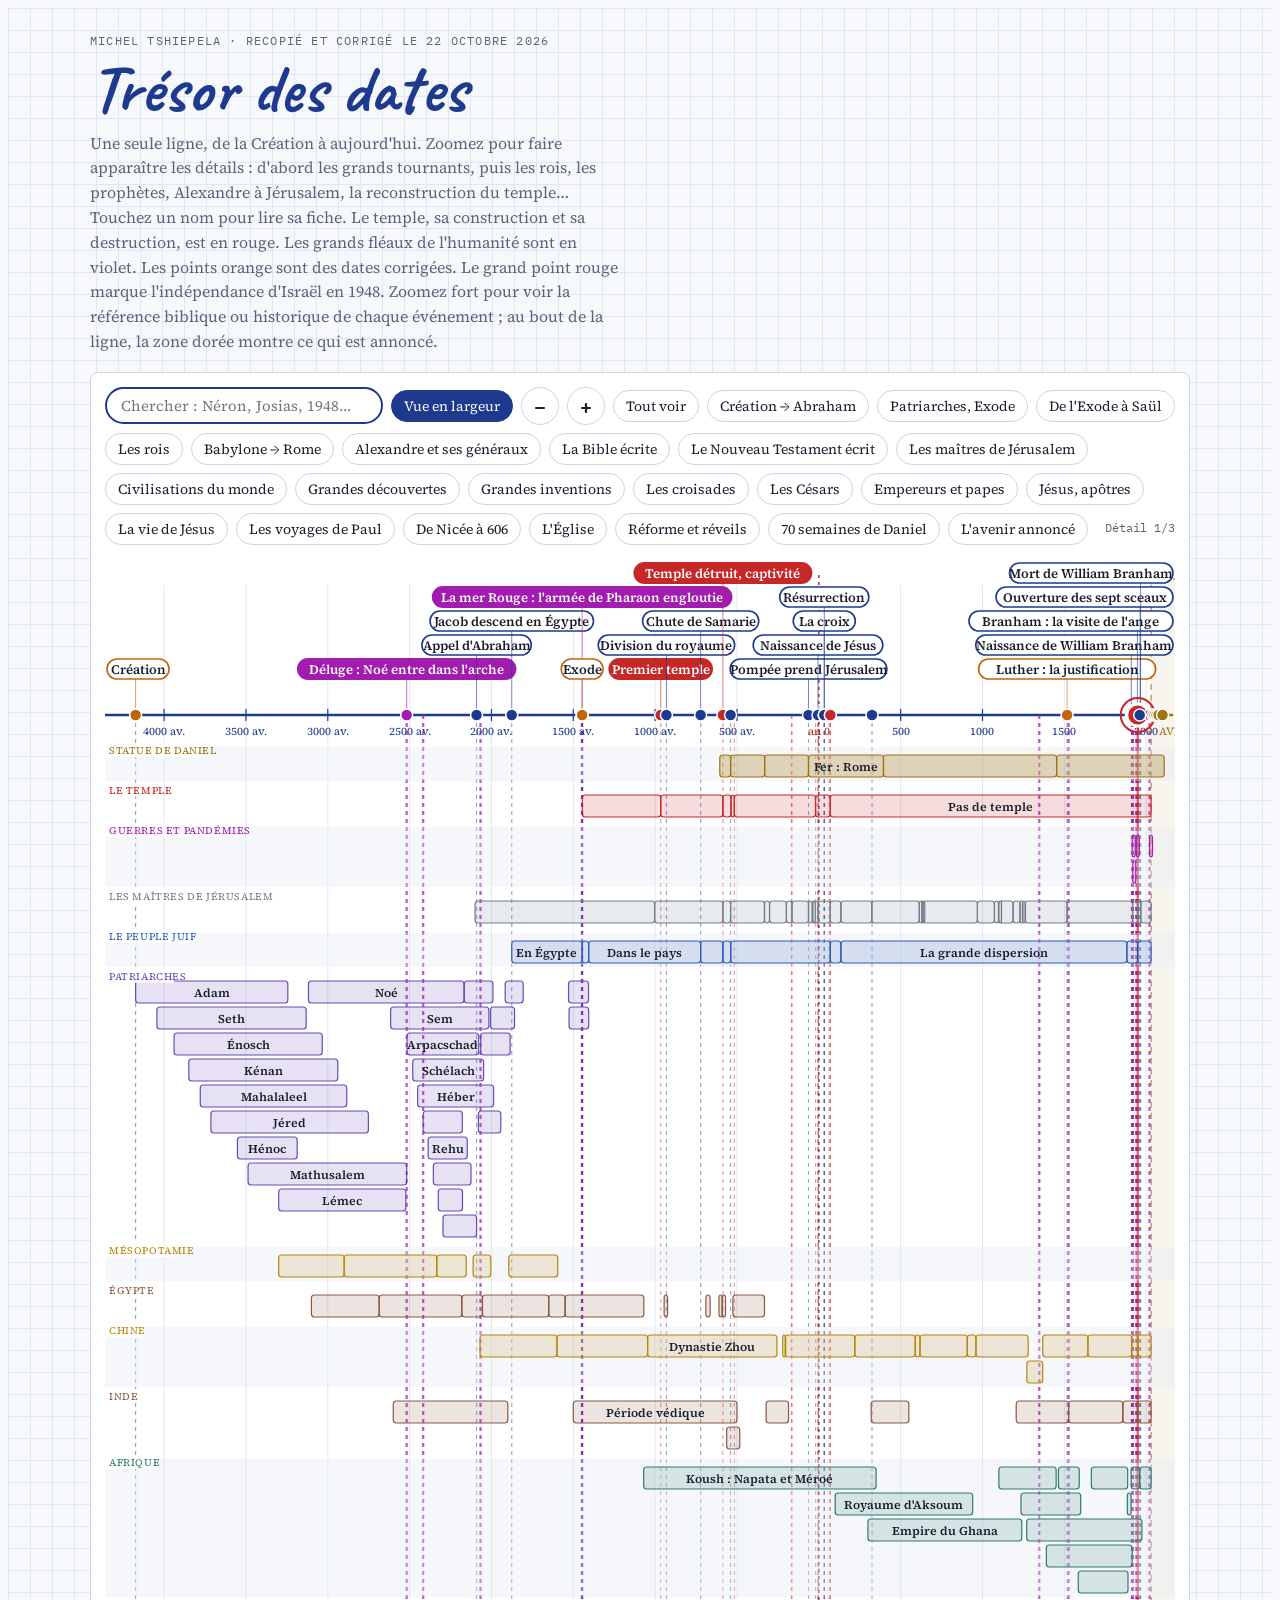
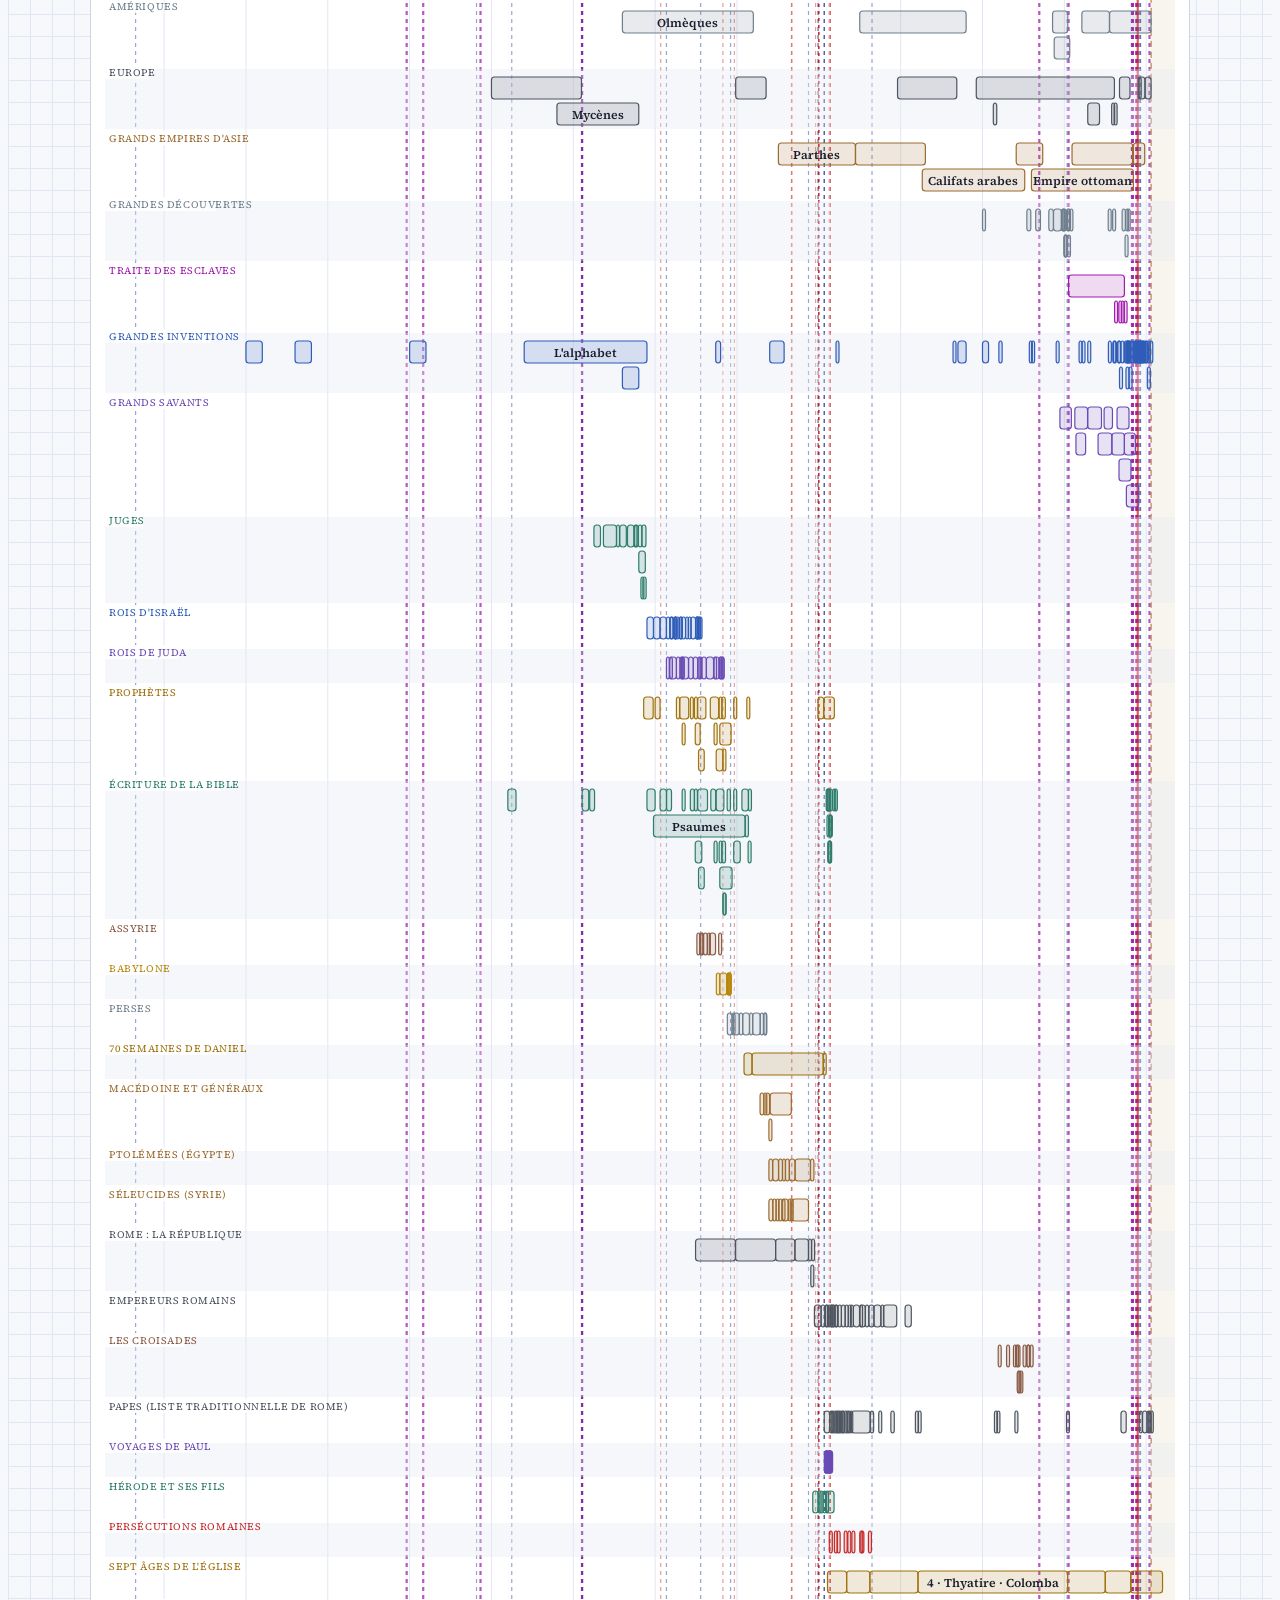
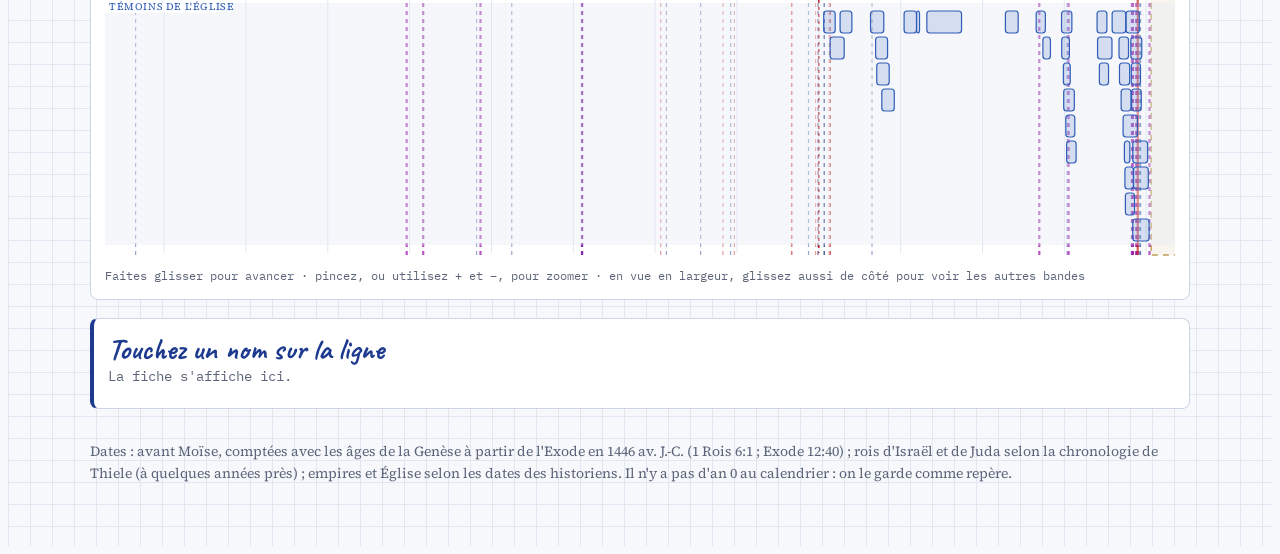
==== index.html @ ef7dac8d "Rename index.html to index.html" ====
<!doctype html>
<html lang="fr">
<head>
<meta charset="utf-8">
<meta name="viewport" content="width=device-width,initial-scale=1,viewport-fit=cover">
<title>Trésor des dates</title>
<link rel="preconnect" href="https://fonts.googleapis.com">
<link rel="preconnect" href="https://fonts.gstatic.com" crossorigin>
<link rel="stylesheet" href="https://fonts.googleapis.com/css2?family=Caveat:wght@600;700&family=Source+Serif+4:ital,opsz,wght@0,8..60,400;0,8..60,600;1,8..60,400&family=IBM+Plex+Mono:wght@400;500&display=swap">
<link rel="stylesheet" href="style.css">
</head>
<body>

<div class="wrap">
  <header>
    <div class="eyebrow">Michel Tshiepela · recopié et corrigé le 22 octobre 2026</div>
    <h1>Trésor des dates</h1>
    <p class="lede">Une seule ligne, de la Création à aujourd'hui. Zoomez pour faire apparaître les détails : d'abord les grands tournants, puis les rois, les prophètes, Alexandre à Jérusalem, la reconstruction du temple… Touchez un nom pour lire sa fiche. Le temple, sa construction et sa destruction, est en rouge. Les grands fléaux de l'humanité sont en violet. Les points orange sont des dates corrigées. Le grand point rouge marque l'indépendance d'Israël en 1948. Zoomez fort pour voir la référence biblique ou historique de chaque événement ; au bout de la ligne, la zone dorée montre ce qui est annoncé.</p>
  </header>

  <div id="stage">
  <section>
    <div class="tools">
      <div class="search"><input id="q" type="search" placeholder="Chercher : Néron, Josias, 1948…" aria-label="Chercher un nom ou une date" autocomplete="off"><div id="res" hidden></div></div>
      <button id="turn">Vue en largeur</button>
      <button class="z" id="zout" aria-label="Dézoomer">−</button>
      <button class="z" id="zin" aria-label="Zoomer">+</button>
      <button id="all">Tout voir</button>
      <button data-go="-4250,-2050">Création → Abraham</button>
      <button data-go="-2200,-1350">Patriarches, Exode</button>
      <button data-go="-1460,-1040">De l'Exode à Saül</button>
      <button data-go="-1080,-570">Les rois</button>
      <button data-go="-640,-20">Babylone → Rome</button>
      <button data-go="-370,-130">Alexandre et ses généraux</button>
      <button data-go="-1500,100">La Bible écrite</button>
      <button data-go="40,100">Le Nouveau Testament écrit</button>
      <button data-go="-2150,2030">Les maîtres de Jérusalem</button>
      <button data-go="-3300,2030">Civilisations du monde</button>
      <button data-go="980,1900">Grandes découvertes</button>
      <button data-go="1740,2030">Grandes inventions</button>
      <button data-go="1085,1300">Les croisades</button>
      <button data-go="-70,140">Les Césars</button>
      <button data-go="0,620">Empereurs et papes</button>
      <button data-go="-40,140">Jésus, apôtres</button>
      <button data-go="27,35">La vie de Jésus</button>
      <button data-go="32,69">Les voyages de Paul</button>
      <button data-go="300,620">De Nicée à 606</button>
      <button data-go="100,2030">L'Église</button>
      <button data-go="1300,1970">Réforme et réveils</button>
      <button data-go="-480,60">70 semaines de Daniel</button>
      <button data-go="1890,2115">L'avenir annoncé</button>
      <span class="lvl" id="lvl"></span>
    </div>
    <div id="svgbox"><svg id="line" role="img" aria-label="Ligne du temps qu'on peut zoomer, de la Création à aujourd'hui"></svg></div>
    <div class="hint">Faites glisser pour avancer · pincez, ou utilisez + et −, pour zoomer · en vue en largeur, glissez aussi de côté pour voir les autres bandes</div>
  </section>

  <section id="detail" aria-live="polite">
    <button id="d-close" aria-label="Fermer la fiche">×</button>
    <h2 id="d-t">Touchez un nom sur la ligne</h2>
    <div class="when" id="d-w">La fiche s'affiche ici.</div>
    <p id="d-n"></p>
    <p class="was" id="d-x" hidden></p>
  </section>

  </div>
  <p class="note">Dates : avant Moïse, comptées avec les âges de la Genèse à partir de l'Exode en 1446 av. J.-C. (1 Rois 6:1 ; Exode 12:40) ; rois d'Israël et de Juda selon la chronologie de Thiele (à quelques années près) ; empires et Église selon les dates des historiens. Il n'y a pas d'an 0 au calendrier : on le garde comme repère.</p>
</div>

<script src="donnees.js"></script>
<script src="app.js"></script>
</body>
</html>
---- style.css ----
/* Mise en page : une seule ligne du temps qu'on zoome (cahier quadrillé, encre bleue, corrections au stylo rouge). Au-dessus : les événements ; dessous : la statue de Daniel, puis les rois et les prophètes. */
:root {
  --bg: #F6F8FC; --paper: #FFFFFF; --grid: #E1E7F2; --ink: #1D3A8F; --fg: #1A1F2E; --muted: #5B6478; --rule: #CCD5E6;
  --red: #C62828; --red-soft: #FDECEC; --gold: #A0730E; --corr: #C2650A; --plague: #A21CAF;
  --c-isr: #2F5DB8; --c-jud: #6A4BB5; --c-pro: #A0730E; --c-ass: #8A5A44; --c-bab: #B8860B; --c-per: #6E7F8D; --c-gre: #9C6B2E; --c-rom: #4E5560; --c-mac: #2E7D6B;
  --hand: "Caveat", "Segoe Print", cursive;
  --body: "Source Serif 4", Georgia, "Times New Roman", serif;
  --mono: "IBM Plex Mono", ui-monospace, "Courier New", monospace;
}
@media (prefers-color-scheme: dark) { :root:not([data-theme="light"]) {
  --bg: #0F1320; --paper: #161B2B; --grid: #222A40; --ink: #93AEFF; --fg: #E6E9F2; --muted: #9AA3B8; --rule: #2C3550;
  --red: #FF7A7A; --red-soft: #3A1D22; --gold: #E0B14E; --corr: #FFA657; --plague: #E879F9;
  --c-isr: #7FA2FF; --c-jud: #B39CFF; --c-pro: #E0B14E; --c-ass: #D19A82; --c-bab: #F0C24A; --c-per: #A9B8C6; --c-gre: #E0A867; --c-rom: #B4BBC6; --c-mac: #6FCFB7; color-scheme: dark } }
:root[data-theme="dark"] {
  --bg: #0F1320; --paper: #161B2B; --grid: #222A40; --ink: #93AEFF; --fg: #E6E9F2; --muted: #9AA3B8; --rule: #2C3550;
  --red: #FF7A7A; --red-soft: #3A1D22; --gold: #E0B14E; --corr: #FFA657; --plague: #E879F9;
  --c-isr: #7FA2FF; --c-jud: #B39CFF; --c-pro: #E0B14E; --c-ass: #D19A82; --c-bab: #F0C24A; --c-per: #A9B8C6; --c-gre: #E0A867; --c-rom: #B4BBC6; --c-mac: #6FCFB7; color-scheme: dark }
html, body { background: var(--bg); color: var(--fg); }
body {
  font-family: var(--body); font-size: 16px; line-height: 1.55;
  padding-left: max(16px, env(safe-area-inset-left, 0px)); padding-right: max(16px, env(safe-area-inset-right, 0px)); padding-block: 0 48px;
  background-image: linear-gradient(var(--grid) 1px, transparent 1px), linear-gradient(90deg, var(--grid) 1px, transparent 1px);
  background-size: 22px 22px;
}
.wrap { max-width: 1100px; margin: 0 auto; display: grid; gap: 18px; }
header { padding-top: 24px; }
.eyebrow { font-family: var(--mono); font-size: 12px; letter-spacing: .1em; text-transform: uppercase; color: var(--muted); }
h1 { font-family: var(--hand); font-weight: 700; color: var(--ink); font-size: clamp(42px, 10vw, 68px); line-height: 1; margin: 4px 0 8px; }
.lede { max-width: 66ch; margin: 0; color: var(--muted); }
section { background: var(--paper); border: 1px solid var(--rule); border-radius: 8px; padding: 14px; min-width: 0; }
.tools { display: flex; flex-wrap: wrap; gap: 8px; align-items: center; margin-bottom: 10px; }
button { font: 14px var(--body); color: var(--fg); background: var(--paper); border: 1px solid var(--rule); border-radius: 999px; padding: 5px 12px; cursor: pointer; }
button:hover { border-color: var(--ink); }
button:focus-visible { outline: 2px solid var(--ink); outline-offset: 2px; }
button.z { width: 38px; height: 38px; padding: 0; font: 600 20px var(--mono); }
.lvl { font-family: var(--mono); font-size: 12px; color: var(--muted); margin-left: auto; }
#line { width: 100%; height: 640px; display: block; touch-action: pan-y; cursor: grab; user-select: none; -webkit-user-select: none; }
#line:active { cursor: grabbing; }
#line text { font-family: var(--body); }
.hint { font-family: var(--mono); font-size: 12px; color: var(--muted); margin-top: 6px; }
#detail { border-left: 4px solid var(--ink); }
#detail h2 { font-family: var(--hand); font-size: 30px; color: var(--ink); margin: 0; line-height: 1.1; }
#detail .when { font-family: var(--mono); font-size: 14px; color: var(--muted); }
#detail p { margin: 6px 0 0; max-width: 70ch; }
#detail .was { font-family: var(--hand); font-size: 22px; color: var(--corr); }
.cols { display: grid; grid-template-columns: repeat(auto-fit, minmax(280px, 1fr)); gap: 18px; }
h3 { font-family: var(--hand); font-size: 28px; margin: 0 0 6px; line-height: 1.1; }
.statue h3 { color: var(--gold); }
.statue ul, .ask ol { margin: 0; padding-left: 20px; display: grid; gap: 5px; }
.statue b { font-weight: 600; }
.ask h3 { color: var(--red); }
.proph { border: 2px dashed var(--gold); }
.note { font-size: 14px; color: var(--muted); }
#stage { display: grid; gap: 18px; min-width: 0; }
#turn { background: var(--ink); color: var(--paper); border-color: var(--ink); }
#d-close { display: none; float: right; }
.search { position: relative; flex: 1 1 220px; min-width: 180px; max-width: 340px; }
#q { width: 100%; box-sizing: border-box; font: 15px var(--body); color: var(--fg); background: var(--paper); border: 2px solid var(--ink); border-radius: 999px; padding: 6px 14px; }
#q:focus { outline: none; box-shadow: 0 0 0 3px color-mix(in srgb, var(--ink) 25%, transparent); }
#res { position: absolute; left: 0; right: 0; top: calc(100% + 4px); z-index: 40; background: var(--paper); border: 1px solid var(--rule); border-radius: 8px; box-shadow: 0 8px 24px rgba(0,0,0,.18); max-height: 320px; overflow: auto; }
#res button { all: unset; display: block; width: 100%; box-sizing: border-box; padding: 8px 12px; cursor: pointer; border-bottom: 1px solid var(--rule); }
#res button:hover, #res button:focus-visible { background: var(--grid); }
#res b { font-weight: 600; }
#res small { display: block; font-family: var(--mono); font-size: 12px; color: var(--muted); }
#res .none { padding: 10px 12px; color: var(--muted); font-size: 14px; }
body.turned #q { font-size: 13px; padding: 3px 10px; }
/* Vue en largeur : la ligne est tournée d'un quart de tour pour occuper la longueur du téléphone */
body.turned { overflow: hidden; }
body.turned #stage { position: fixed; top: 0; left: 0; transform-origin: 0 0; background: var(--bg); z-index: 30; display: flex; flex-direction: column; padding: 8px 12px; box-sizing: border-box; }
body.turned #stage > section:first-child { flex: 1; display: flex; flex-direction: column; min-height: 0; padding: 8px; }
body.turned .tools { gap: 5px; margin-bottom: 6px; }
body.turned .tools button { font-size: 12px; padding: 3px 9px; }
body.turned .tools button.z { width: 30px; height: 30px; font-size: 17px; padding: 0; }
body.turned #svgbox { flex: 1; min-height: 0; overflow: hidden; position: relative; }
body.turned #line { height: 100% !important; touch-action: none; }
body.turned .hint { display: none; }
body.turned #detail { position: absolute; right: 14px; bottom: 14px; width: min(46%, 380px); max-height: 48%; overflow: auto; z-index: 5; padding: 10px 12px; box-shadow: 0 6px 22px rgba(0,0,0,.28); }
body.turned #detail:not(.has) { display: none; }
body.turned #d-close { display: block; }
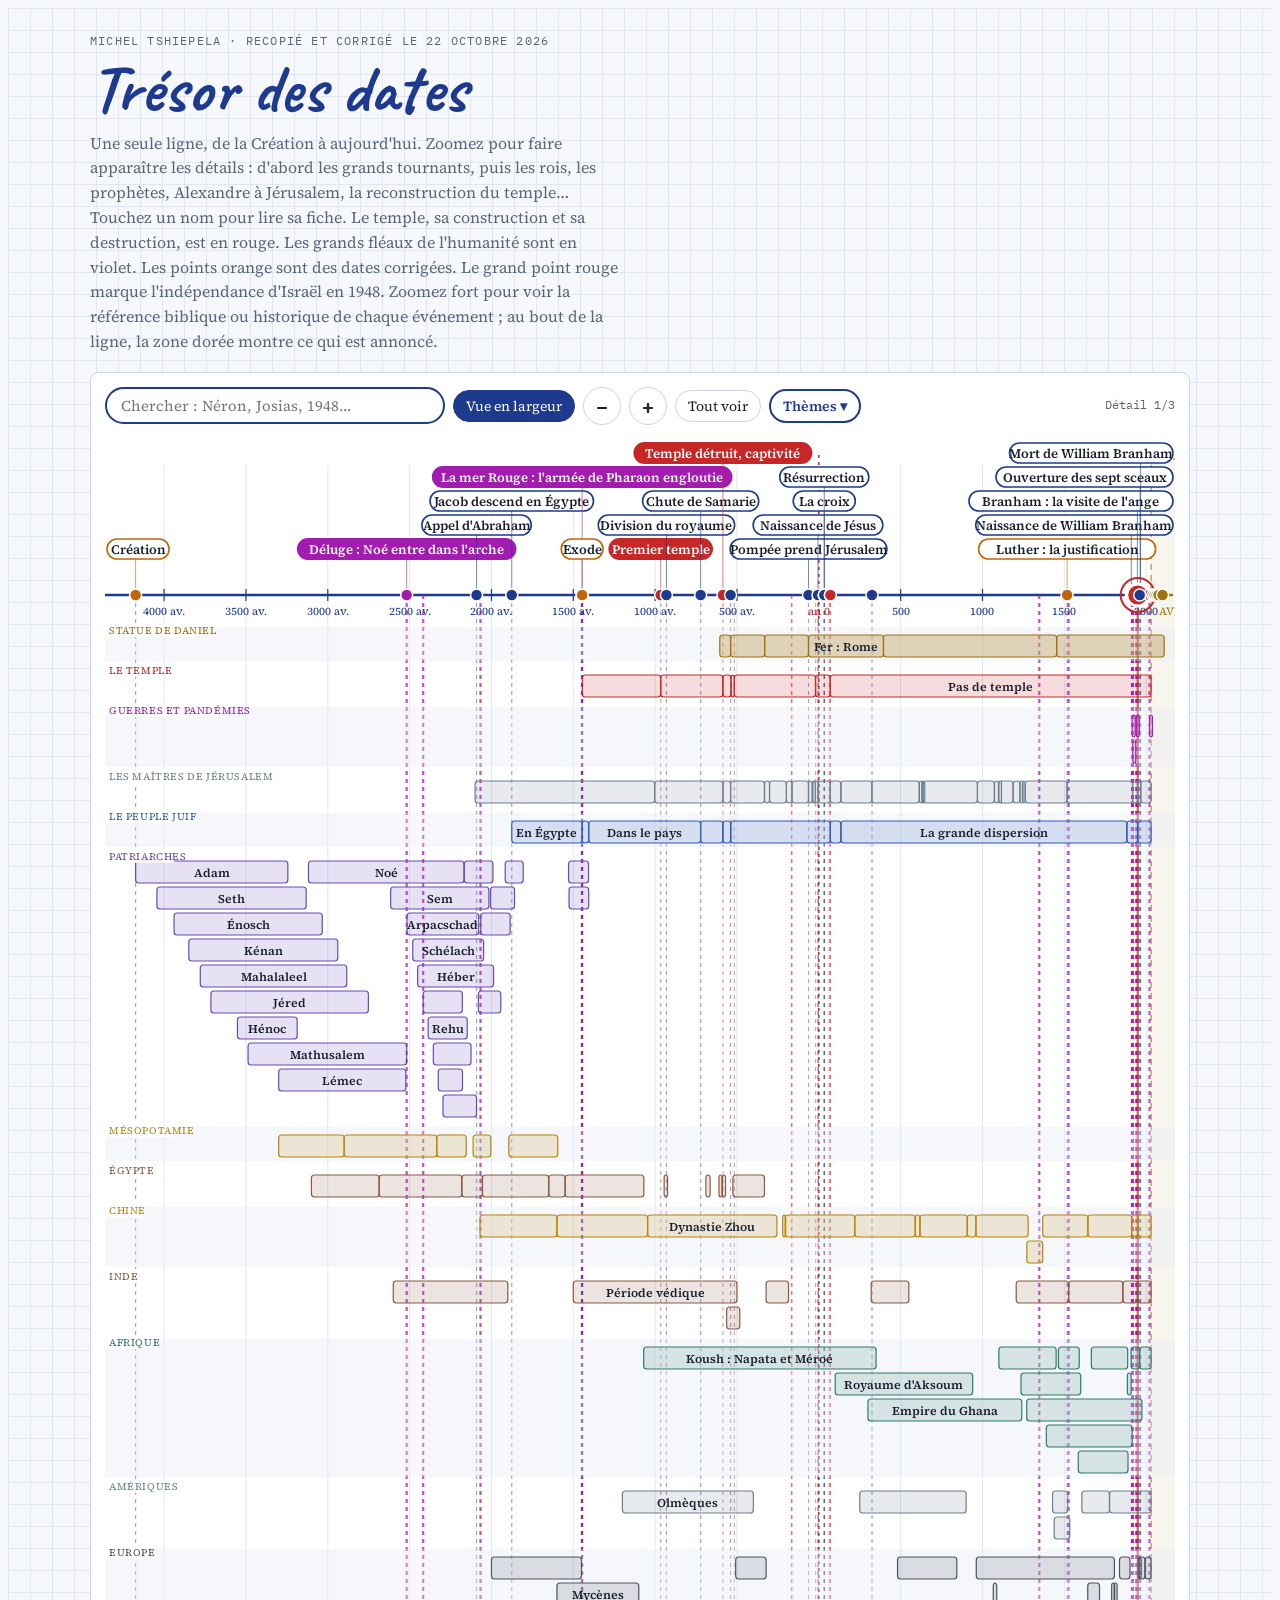
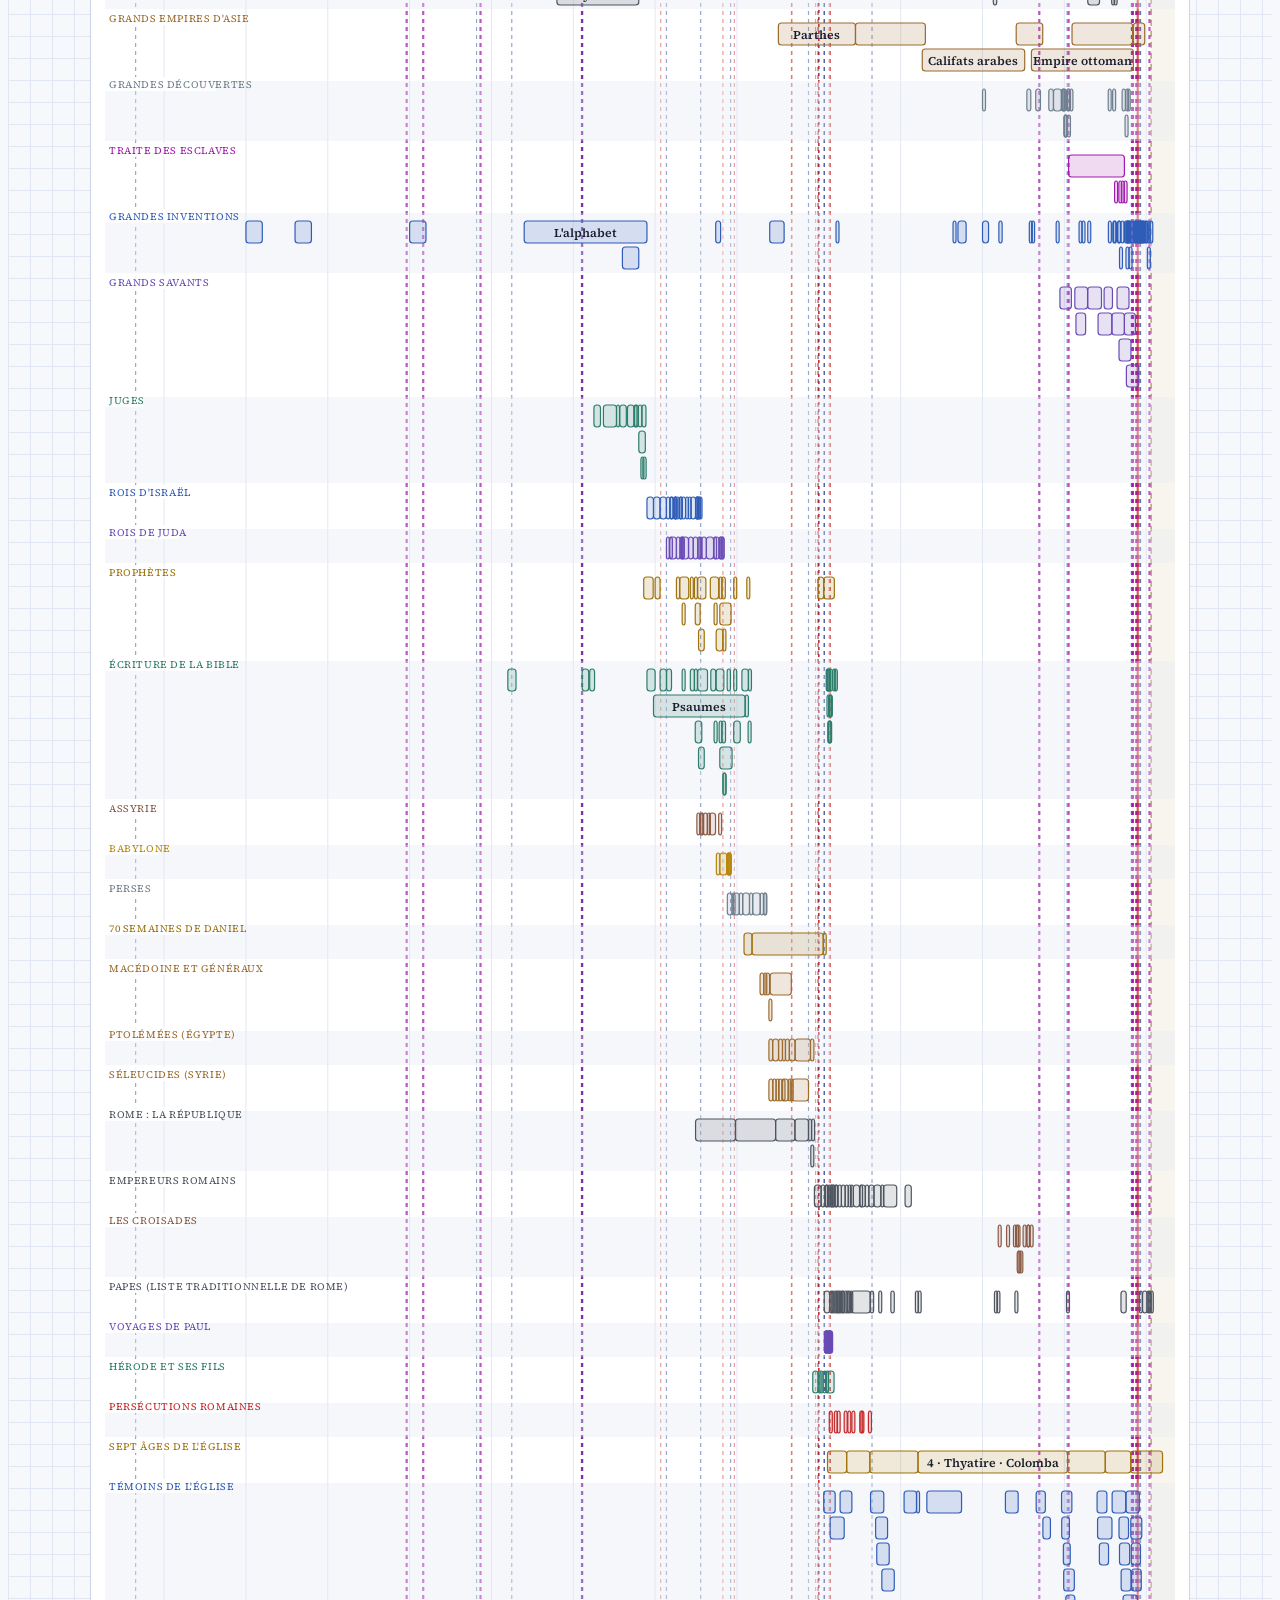
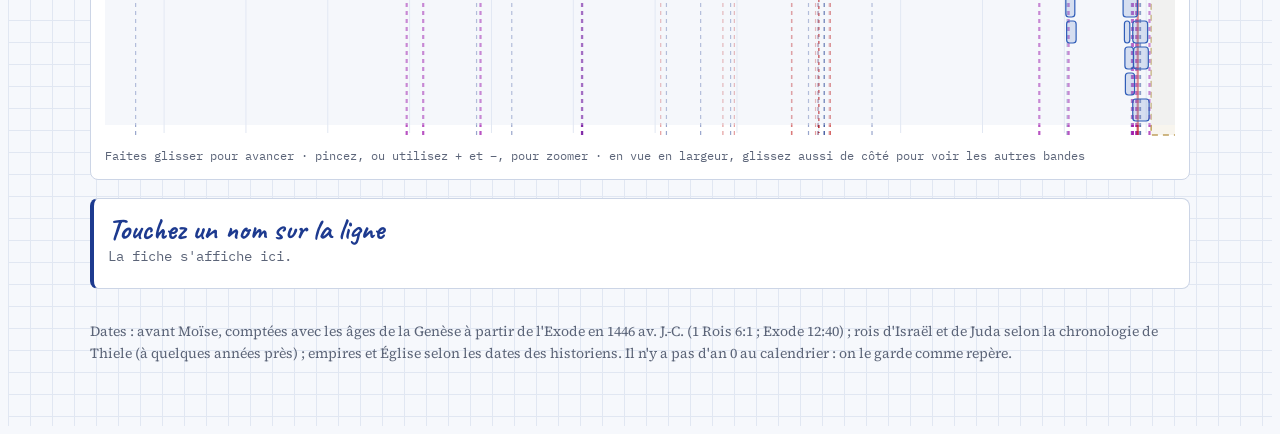
==== commit c91f0d41: "Rename index .html to index.html" ====
--- a/index.html
+++ b/index.html
@@ -8,6 +8,14 @@
 <link rel="preconnect" href="https://fonts.gstatic.com" crossorigin>
 <link rel="stylesheet" href="https://fonts.googleapis.com/css2?family=Caveat:wght@600;700&family=Source+Serif+4:ital,opsz,wght@0,8..60,400;0,8..60,600;1,8..60,400&family=IBM+Plex+Mono:wght@400;500&display=swap">
 <link rel="stylesheet" href="style.css">
+<link rel="manifest" href="manifest.json">
+<meta name="theme-color" content="#1D3A8F">
+<link rel="icon" href="icon-192.png">
+<link rel="apple-touch-icon" href="icon-192.png">
+<meta name="apple-mobile-web-app-capable" content="yes">
+<meta name="mobile-web-app-capable" content="yes">
+<meta name="apple-mobile-web-app-title" content="Trésor des dates">
+<meta name="apple-mobile-web-app-status-bar-style" content="default">
 </head>
 <body>
 
@@ -26,29 +34,48 @@
       <button class="z" id="zout" aria-label="Dézoomer">−</button>
       <button class="z" id="zin" aria-label="Zoomer">+</button>
       <button id="all">Tout voir</button>
-      <button data-go="-4250,-2050">Création → Abraham</button>
-      <button data-go="-2200,-1350">Patriarches, Exode</button>
-      <button data-go="-1460,-1040">De l'Exode à Saül</button>
-      <button data-go="-1080,-570">Les rois</button>
-      <button data-go="-640,-20">Babylone → Rome</button>
-      <button data-go="-370,-130">Alexandre et ses généraux</button>
-      <button data-go="-1500,100">La Bible écrite</button>
-      <button data-go="40,100">Le Nouveau Testament écrit</button>
-      <button data-go="-2150,2030">Les maîtres de Jérusalem</button>
-      <button data-go="-3300,2030">Civilisations du monde</button>
-      <button data-go="980,1900">Grandes découvertes</button>
-      <button data-go="1740,2030">Grandes inventions</button>
-      <button data-go="1085,1300">Les croisades</button>
-      <button data-go="-70,140">Les Césars</button>
-      <button data-go="0,620">Empereurs et papes</button>
-      <button data-go="-40,140">Jésus, apôtres</button>
-      <button data-go="27,35">La vie de Jésus</button>
-      <button data-go="32,69">Les voyages de Paul</button>
-      <button data-go="300,620">De Nicée à 606</button>
-      <button data-go="100,2030">L'Église</button>
-      <button data-go="1300,1970">Réforme et réveils</button>
-      <button data-go="-480,60">70 semaines de Daniel</button>
-      <button data-go="1890,2115">L'avenir annoncé</button>
+      <div class="themes">
+        <button id="th-btn" aria-expanded="false" aria-controls="th-menu">Thèmes ▾</button>
+        <div id="th-menu" hidden>
+          <div class="th-grp"><h4>Ancien Testament</h4>
+            <button data-go="-4250,-2050">Création → Abraham</button>
+            <button data-go="-2200,-1350">Patriarches, Exode</button>
+            <button data-go="-1460,-1040">De l'Exode à Saül</button>
+            <button data-go="-1080,-570">Les rois</button>
+            <button data-go="-640,-20">Babylone → Rome</button>
+            <button data-go="-370,-130">Alexandre et ses généraux</button>
+          </div>
+          <div class="th-grp"><h4>Jésus et les apôtres</h4>
+            <button data-go="-40,140">Jésus, apôtres</button>
+            <button data-go="27,35">La vie de Jésus</button>
+            <button data-go="32,69">Les voyages de Paul</button>
+          </div>
+          <div class="th-grp"><h4>La Bible écrite</h4>
+            <button data-go="-1500,100">Toute la Bible</button>
+            <button data-go="40,100">Le Nouveau Testament</button>
+          </div>
+          <div class="th-grp"><h4>L'Église</h4>
+            <button data-go="100,2030">L'Église</button>
+            <button data-go="300,620">De Nicée à 606</button>
+            <button data-go="1300,1970">Réforme et réveils</button>
+          </div>
+          <div class="th-grp"><h4>Empires et monde</h4>
+            <button data-go="-2150,2030">Les maîtres de Jérusalem</button>
+            <button data-go="-70,140">Les Césars</button>
+            <button data-go="0,620">Empereurs et papes</button>
+            <button data-go="1085,1300">Les croisades</button>
+            <button data-go="-3300,2030">Civilisations du monde</button>
+          </div>
+          <div class="th-grp"><h4>Savants et découvertes</h4>
+            <button data-go="980,1900">Grandes découvertes</button>
+            <button data-go="1740,2030">Grandes inventions</button>
+          </div>
+          <div class="th-grp"><h4>Prophétie</h4>
+            <button data-go="-480,60">70 semaines de Daniel</button>
+            <button data-go="1890,2115">L'avenir annoncé</button>
+          </div>
+        </div>
+      </div>
       <span class="lvl" id="lvl"></span>
     </div>
     <div id="svgbox"><svg id="line" role="img" aria-label="Ligne du temps qu'on peut zoomer, de la Création à aujourd'hui"></svg></div>
@@ -69,5 +96,8 @@
 
 <script src="donnees.js"></script>
 <script src="app.js"></script>
+<script>
+if ("serviceWorker" in navigator) { navigator.serviceWorker.register("sw.js"); }
+</script>
 </body>
 </html>
--- a/style.css
+++ b/style.css
@@ -64,6 +64,16 @@
 #res small { display: block; font-family: var(--mono); font-size: 12px; color: var(--muted); }
 #res .none { padding: 10px 12px; color: var(--muted); font-size: 14px; }
 body.turned #q { font-size: 13px; padding: 3px 10px; }
+/* Menu des thèmes */
+.tools { position: relative; }
+#th-btn { background: var(--paper); border: 2px solid var(--ink); color: var(--ink); font-weight: 600; max-width: 260px; overflow: hidden; text-overflow: ellipsis; white-space: nowrap; }
+#th-menu { position: absolute; left: 0; right: 0; top: calc(100% + 6px); z-index: 50; max-width: 560px; max-height: 60vh; overflow: auto; background: var(--paper); border: 1px solid var(--rule); border-radius: 10px; box-shadow: 0 10px 28px rgba(0,0,0,.25); padding: 6px 12px 12px; }
+#th-menu[hidden] { display: none; }
+.th-grp h4 { font-family: var(--mono); font-size: 11px; font-weight: 500; letter-spacing: .08em; text-transform: uppercase; color: var(--muted); margin: 10px 0 6px; }
+.th-grp { display: flex; flex-wrap: wrap; gap: 6px; }
+.th-grp h4 { flex-basis: 100%; }
+body.turned #th-menu { max-width: none; max-height: calc(100vw - 90px); }
+body.turned .th-grp button { font-size: 13px; padding: 5px 11px; }
 /* Vue en largeur : la ligne est tournée d'un quart de tour pour occuper la longueur du téléphone */
 body.turned { overflow: hidden; }
 body.turned #stage { position: fixed; top: 0; left: 0; transform-origin: 0 0; background: var(--bg); z-index: 30; display: flex; flex-direction: column; padding: 8px 12px; box-sizing: border-box; }
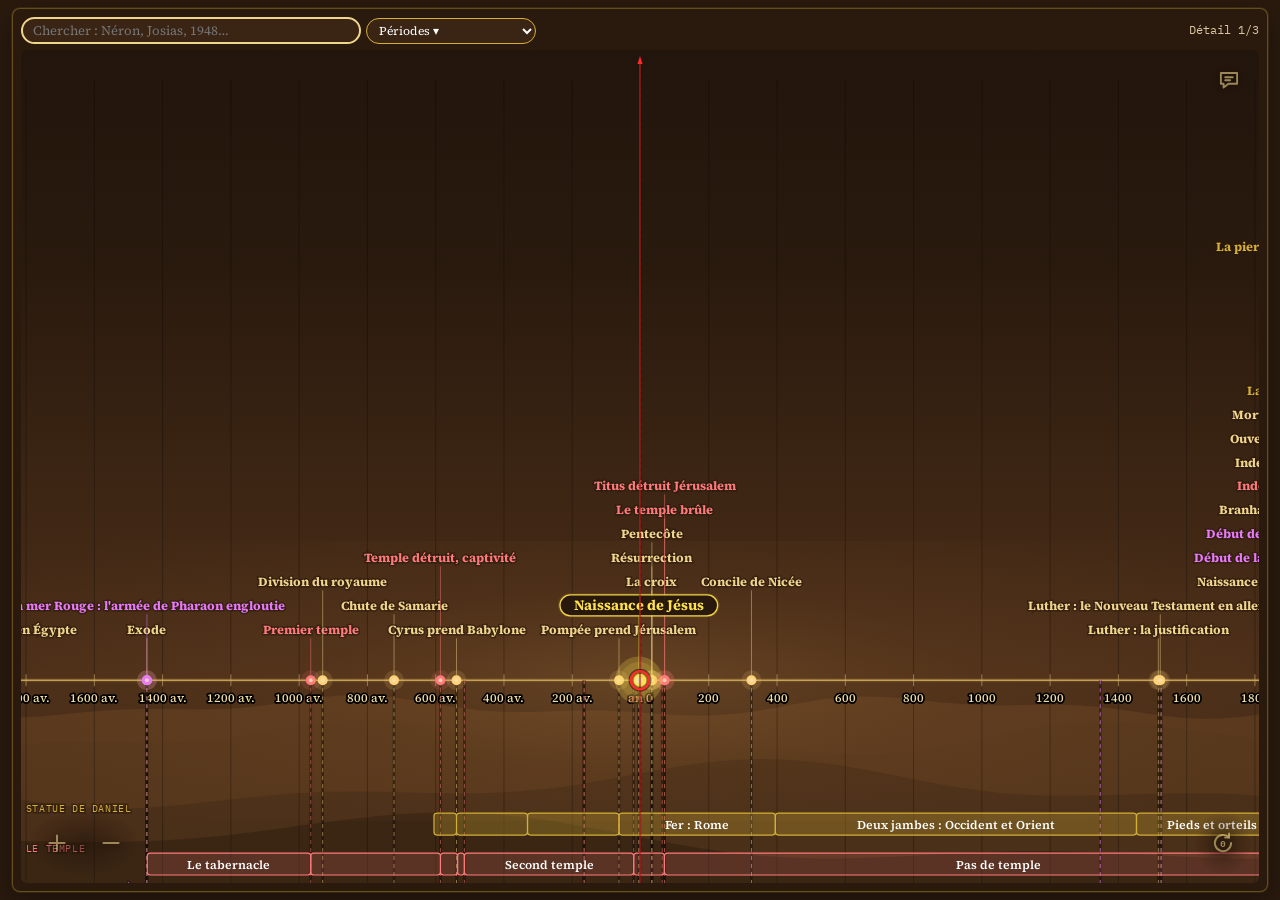
==== commit e437291a: "Add files via upload" ====
--- a/index.html
+++ b/index.html
@@ -1,85 +1,149 @@
-<!doctype html>
-<html lang="fr">
-<head>
-<meta charset="utf-8">
-<meta name="viewport" content="width=device-width,initial-scale=1,viewport-fit=cover">
+<!doctype html><html><head><meta charset=utf8><meta name=viewport content="width=device-width,initial-scale=1,viewport-fit=cover"><style>:root{color-scheme:light;box-sizing:border-box;padding-top:env(safe-area-inset-top,0px);padding-bottom:env(safe-area-inset-bottom,0px)}html{scroll-padding-top:env(safe-area-inset-top,0px)}body{margin:0;padding:0;font:14px -apple-system,BlinkMacSystemFont,sans-serif;background:#fff;color:#000}img{max-width:100%}[hidden]:not([hidden=until-found i]){display:none!important}</style></head><body>
 <title>Trésor des dates</title>
+<meta name="claude:viewport-fit-sides" content="cover">
 <link rel="preconnect" href="https://fonts.googleapis.com">
 <link rel="preconnect" href="https://fonts.gstatic.com" crossorigin>
 <link rel="stylesheet" href="https://fonts.googleapis.com/css2?family=Caveat:wght@600;700&family=Source+Serif+4:ital,opsz,wght@0,8..60,400;0,8..60,600;1,8..60,400&family=IBM+Plex+Mono:wght@400;500&display=swap">
-<link rel="stylesheet" href="style.css">
-<link rel="manifest" href="manifest.json">
-<meta name="theme-color" content="#1D3A8F">
-<link rel="icon" href="icon-192.png">
-<link rel="apple-touch-icon" href="icon-192.png">
-<meta name="apple-mobile-web-app-capable" content="yes">
-<meta name="mobile-web-app-capable" content="yes">
-<meta name="apple-mobile-web-app-title" content="Trésor des dates">
-<meta name="apple-mobile-web-app-status-bar-style" content="default">
-</head>
-<body>
+<style>
+/* Mise en page : une seule ligne du temps qu'on zoome (cahier quadrillé, encre bleue, corrections au stylo rouge). Au-dessus : les événements ; dessous : la statue de Daniel, puis les rois et les prophètes. */
+:root {
+  --bg: #2A1A0E; --paper: #3A2414; --grid: rgba(212,175,55,.035); --ink: #F0D58C; --fg: #FFFFFF; --muted: #DCC6A2; --rule: rgba(212,175,55,.35);
+  --red: #FF7A7A; --red-soft: #3A1D22; --gold: #D4AF37; --corr: #FFA657; --plague: #E879F9;
+  --c-isr: #7FA2FF; --c-jud: #B39CFF; --c-pro: #E0B14E; --c-ass: #D19A82; --c-bab: #F0C24A; --c-per: #A9B8C6; --c-gre: #E0A867; --c-rom: #B4BBC6; --c-mac: #6FCFB7; color-scheme: dark;
+  --hand: "Caveat", "Segoe Print", cursive;
+  --body: "Source Serif 4", Georgia, "Times New Roman", serif;
+  --mono: "IBM Plex Mono", ui-monospace, "Courier New", monospace;
+}
+/* Couleurs de l'affiche : bleu nuit et or, dans tous les modes */
+@media (prefers-color-scheme: dark) { :root:not([data-theme="light"]) { color-scheme: dark } }
+html, body { background: var(--bg); color: var(--fg); }
+html { background: linear-gradient(180deg, #2A1A0E 0%, #3A2414 55%, #24160C 100%) fixed; min-height: 100%; }
+section { background: rgba(58,36,20,.92); }
+body.turned #stage { background: #2A1A0E !important; }
+#stage > section:first-child { background: #2A1A0E !important; }
+#svgbox { border-radius: 6px; overflow: hidden; }
+body { background-color: transparent !important; }
+h1 { background: linear-gradient(180deg,#FFF1C4,#D4AF37 70%,#A9821E); -webkit-background-clip: text; background-clip: text; color: transparent !important; text-shadow: none; }
+section { box-shadow: 0 0 0 1px rgba(212,175,55,.12), 0 8px 28px rgba(0,0,0,.35); }
+#turn { background: var(--gold) !important; color: #2A1A0E !important; border-color: var(--gold) !important; font-weight: 600; }
+button:hover { box-shadow: 0 0 10px rgba(212,175,55,.35); }
+body {
+  font-family: var(--body); font-size: 16px; line-height: 1.55;
+  padding-left: max(16px, env(safe-area-inset-left, 0px)); padding-right: max(16px, env(safe-area-inset-right, 0px)); padding-block: 0 48px;
+  background-image: linear-gradient(var(--grid) 1px, transparent 1px), linear-gradient(90deg, var(--grid) 1px, transparent 1px);
+  background-size: 22px 22px;
+}
+.wrap { max-width: 1100px; margin: 0 auto; display: grid; gap: 18px; }
+header { padding-top: 24px; }
+.eyebrow { font-family: var(--mono); font-size: 12px; letter-spacing: .1em; text-transform: uppercase; color: var(--muted); }
+h1 { font-family: var(--hand); font-weight: 700; color: var(--ink); font-size: clamp(42px, 10vw, 68px); line-height: 1; margin: 4px 0 8px; }
+.lede { max-width: 66ch; margin: 0; color: var(--muted); }
+section { background: var(--paper); border: 1px solid var(--rule); border-radius: 8px; padding: 14px; min-width: 0; }
+.tools { display: flex; flex-wrap: wrap; gap: 8px; align-items: center; margin-bottom: 10px; }
+button { font: 14px var(--body); color: var(--fg); background: var(--paper); border: 1px solid var(--rule); border-radius: 999px; padding: 5px 12px; cursor: pointer; }
+button:hover { border-color: var(--ink); }
+button:focus-visible { outline: 2px solid var(--ink); outline-offset: 2px; }
+#go { font: 14px var(--body); color: var(--fg); background: var(--paper); border: 1px solid var(--gold); border-radius: 999px; padding: 6px 12px; max-width: 170px; }
+body.turned #go { font-size: 12px; padding: 3px 8px; }
+.tools { flex-wrap: nowrap; overflow: visible; position: relative; z-index: 20; }
+#go { min-width: 0; flex: 0 1 auto; }
+.search { min-width: 140px !important; }
+button.z { width: 56px; height: 56px; flex: 0 0 56px; padding: 0; font: 700 32px var(--mono); line-height: 1; border: 2px solid var(--gold); color: var(--gold); touch-action: manipulation; }
+button.z:active { background: var(--gold); color: #2A1A0E; }
+#svgbox { position: relative; }
+#line [data-id] { cursor: pointer; }
+.zfloat { position: absolute; left: 8px; bottom: 8px; display: flex; flex-direction: row; gap: 6px; z-index: 4; padding: 8px 4px; background: radial-gradient(closest-side, rgba(30,18,9,.55), rgba(30,18,9,0)); }
+.zfloat.zright { left: auto; right: 8px; }
+.av-open { position: absolute; top: 8px; right: 8px; z-index: 4; width: 44px; height: 44px; padding: 0; display: grid; place-items: center; background: transparent; border: 0; color: rgba(240,213,140,.8); opacity: .75; -webkit-tap-highlight-color: transparent; transition: opacity .25s ease; }
+.av-open:hover { box-shadow: none; } .av-open:active { opacity: 1; }
+.av-open svg { width: 26px; height: 26px; fill: none; stroke: currentColor; stroke-width: 1.7; stroke-linejoin: round; stroke-linecap: round; filter: drop-shadow(0 1px 3px rgba(0,0,0,.7)); }
+#avis { position: absolute; inset: 0; z-index: 60; display: grid; place-items: center; background: rgba(20,12,6,.6); -webkit-backdrop-filter: blur(3px); backdrop-filter: blur(3px); padding: 10px; }
+#avis[hidden] { display: none !important; }
+.av-card { position: relative; width: min(460px, 100%); max-height: 100%; overflow: auto; box-sizing: border-box; background: var(--paper); border: 1px solid var(--gold); border-radius: 12px; padding: 14px 16px; box-shadow: 0 10px 40px rgba(0,0,0,.5); display: grid; gap: 9px; }
+.av-card h2 { font-family: var(--hand); font-size: 30px; color: var(--ink); margin: 0; line-height: 1; }
+.av-sub { margin: 0; font-size: 14px; color: var(--muted); }
+.av-x { position: absolute; top: 8px; right: 8px; width: 34px; height: 34px; padding: 0; }
+.av-kinds { display: flex; flex-wrap: wrap; gap: 6px; }
+.av-kinds button { font-size: 13px; padding: 5px 11px; }
+.av-kinds button[aria-checked="true"] { background: var(--gold); color: #2A1A0E; border-color: var(--gold); font-weight: 600; }
+#av-msg, #av-name { width: 100%; box-sizing: border-box; font: 15px var(--body); color: var(--fg); background: rgba(0,0,0,.25); border: 1px solid var(--rule); border-radius: 8px; padding: 8px 10px; resize: vertical; }
+#av-msg:focus, #av-name:focus { outline: none; border-color: var(--gold); }
+.av-row { display: flex; flex-wrap: wrap; align-items: center; gap: 8px 12px; }
+.av-send { display: inline-block; text-decoration: none; background: var(--gold); color: #2A1A0E; font-weight: 600; border-radius: 999px; padding: 8px 16px; }
+.av-send[aria-disabled="true"] { opacity: .45; pointer-events: none; }
+.av-mail { font-family: var(--mono); font-size: 12px; color: var(--muted); user-select: all; -webkit-user-select: all; }
+.zfloat svg { width: 26px; height: 26px; fill: none; stroke: currentColor; stroke-width: 1.8; stroke-linecap: round; filter: drop-shadow(0 1px 3px rgba(0,0,0,.7)); transition: transform .18s ease; }
+.zfloat button.z { opacity: .72; transition: opacity .25s ease, color .25s ease; -webkit-tap-highlight-color: transparent; user-select: none; -webkit-user-select: none; }
+.zfloat button.z:active, .zfloat button.z.held { opacity: 1; }
+.zfloat button.z:active svg, .zfloat button.z.held svg { transform: scale(1.18); }
+.zfloat button.z, body.turned .zfloat button.z { width: 48px; height: 48px; flex: 0 0 48px; display: grid; place-items: center; font-size: 40px; font-weight: 600; background: transparent; border: 0; box-shadow: none; color: rgba(240,213,140,.8); text-shadow: 0 1px 6px rgba(0,0,0,.6); }
+.zfloat button.z:hover { box-shadow: none; }
+.zfloat button.z:active { background: transparent; color: #FFF1C4; text-shadow: 0 0 12px rgba(212,175,55,.9); }
+.lvl { font-family: var(--mono); font-size: 12px; color: var(--muted); margin-left: auto; }
+#bgline { position: absolute; left: 0; top: 0; width: 100%; height: 6400px; pointer-events: none; will-change: transform; }
+#line { position: relative; width: 100%; height: 640px; display: block; touch-action: pan-y; cursor: grab; user-select: none; -webkit-user-select: none; }
+#line:active { cursor: grabbing; }
+#line text { font-family: var(--body); }
+.hint { font-family: var(--mono); font-size: 12px; color: var(--muted); margin-top: 6px; }
+#detail { border-left: 4px solid var(--ink); }
+#detail h2 { font-family: var(--hand); font-size: 30px; color: var(--ink); margin: 0; line-height: 1.1; }
+#detail .when { font-family: var(--mono); font-size: 14px; color: var(--muted); }
+#detail p { margin: 6px 0 0; max-width: 70ch; }
+#detail .was { font-family: var(--hand); font-size: 22px; color: var(--corr); }
+.cols { display: grid; grid-template-columns: repeat(auto-fit, minmax(280px, 1fr)); gap: 18px; }
+h3 { font-family: var(--hand); font-size: 28px; margin: 0 0 6px; line-height: 1.1; }
+.statue h3 { color: var(--gold); }
+.statue ul, .ask ol { margin: 0; padding-left: 20px; display: grid; gap: 5px; }
+.statue b { font-weight: 600; }
+.ask h3 { color: var(--red); }
+.proph { border: 2px dashed var(--gold); }
+.note { font-size: 14px; color: var(--muted); }
+#stage { display: grid; gap: 18px; min-width: 0; }
+#turn { background: var(--ink); color: var(--paper); border-color: var(--ink); }
+#d-close { display: none; float: right; }
+.search { position: relative; flex: 1 1 220px; min-width: 180px; max-width: 340px; }
+#q { width: 100%; box-sizing: border-box; font: 15px var(--body); color: var(--fg); background: var(--paper); border: 2px solid var(--ink); border-radius: 999px; padding: 6px 14px; }
+#q:focus { outline: none; box-shadow: 0 0 0 3px color-mix(in srgb, var(--ink) 25%, transparent); }
+#res { position: absolute; left: 0; right: 0; top: calc(100% + 4px); z-index: 40; background: var(--paper); border: 1px solid var(--rule); border-radius: 8px; box-shadow: 0 8px 24px rgba(0,0,0,.18); max-height: 320px; overflow: auto; }
+#res button { all: unset; display: block; width: 100%; box-sizing: border-box; padding: 8px 12px; cursor: pointer; border-bottom: 1px solid var(--rule); }
+#res button:hover, #res button:focus-visible { background: var(--grid); }
+#res b { font-weight: 600; }
+#res small { display: block; font-family: var(--mono); font-size: 12px; color: var(--muted); }
+#res .none { padding: 10px 12px; color: var(--muted); font-size: 14px; }
+body.turned #q { font-size: 13px; padding: 3px 10px; }
+/* Vue en largeur : la ligne est tournée d'un quart de tour pour occuper la longueur du téléphone */
+body.turned { overflow: hidden; }
+body.turned #stage { position: fixed; top: 0; left: 0; transform-origin: 0 0; background: var(--bg); z-index: 30; display: flex; flex-direction: column; padding: 8px 12px; box-sizing: border-box; }
+body.turned #stage > section:first-child { flex: 1; display: flex; flex-direction: column; min-height: 0; padding: 8px; }
+body.turned .tools { gap: 5px; margin-bottom: 6px; }
+body.turned .tools button { font-size: 12px; padding: 3px 9px; }
+body.turned .tools button.z { width: 46px; height: 46px; flex: 0 0 46px; font-size: 28px; padding: 0; }
+body.turned #svgbox { flex: 1; min-height: 0; overflow: hidden; position: relative; }
+body.turned #line { height: 100% !important; touch-action: none; }
+body.turned #line { position: absolute; top: 0; left: -25%; width: 150%; will-change: transform; }
+#needle { position: absolute; inset: 0; width: 100%; height: 100%; pointer-events: none; z-index: 3; }
+body.turned .hint { display: none; }
+body.turned #detail { position: absolute; right: 14px; bottom: 14px; width: min(46%, 380px); max-height: 48%; overflow: auto; z-index: 5; padding: 10px 12px; box-shadow: 0 6px 22px rgba(0,0,0,.28); }
+body.turned #detail:not(.has) { display: none; }
+body.turned #d-close { display: block; }
+</style>
 
 <div class="wrap">
   <header>
-    <div class="eyebrow">Michel Tshiepela · recopié et corrigé le 22 octobre 2026</div>
+    <div class="eyebrow">Michel Tshiepela</div>
     <h1>Trésor des dates</h1>
-    <p class="lede">Une seule ligne, de la Création à aujourd'hui. Zoomez pour faire apparaître les détails : d'abord les grands tournants, puis les rois, les prophètes, Alexandre à Jérusalem, la reconstruction du temple… Touchez un nom pour lire sa fiche. Le temple, sa construction et sa destruction, est en rouge. Les grands fléaux de l'humanité sont en violet. Les points orange sont des dates corrigées. Le grand point rouge marque l'indépendance d'Israël en 1948. Zoomez fort pour voir la référence biblique ou historique de chaque événement ; au bout de la ligne, la zone dorée montre ce qui est annoncé.</p>
+    <p class="lede">Une seule ligne, de la Création à aujourd'hui. Zoomez pour faire apparaître les détails : d'abord les grands tournants, puis les rois, les prophètes, Alexandre à Jérusalem, la reconstruction du temple… Touchez un nom pour lire sa fiche. Le temple, sa construction et sa destruction, est en rouge. Les grands fléaux de l'humanité sont en violet. Le grand point rouge marque l'indépendance d'Israël en 1948. Zoomez fort pour voir la référence biblique ou historique de chaque événement ; au bout de la ligne, la zone dorée montre ce qui est annoncé.</p>
   </header>
 
   <div id="stage">
   <section>
     <div class="tools">
       <div class="search"><input id="q" type="search" placeholder="Chercher : Néron, Josias, 1948…" aria-label="Chercher un nom ou une date" autocomplete="off"><div id="res" hidden></div></div>
-      <button id="turn">Vue en largeur</button>
-      <button class="z" id="zout" aria-label="Dézoomer">−</button>
-      <button class="z" id="zin" aria-label="Zoomer">+</button>
-      <button id="all">Tout voir</button>
-      <div class="themes">
-        <button id="th-btn" aria-expanded="false" aria-controls="th-menu">Thèmes ▾</button>
-        <div id="th-menu" hidden>
-          <div class="th-grp"><h4>Ancien Testament</h4>
-            <button data-go="-4250,-2050">Création → Abraham</button>
-            <button data-go="-2200,-1350">Patriarches, Exode</button>
-            <button data-go="-1460,-1040">De l'Exode à Saül</button>
-            <button data-go="-1080,-570">Les rois</button>
-            <button data-go="-640,-20">Babylone → Rome</button>
-            <button data-go="-370,-130">Alexandre et ses généraux</button>
-          </div>
-          <div class="th-grp"><h4>Jésus et les apôtres</h4>
-            <button data-go="-40,140">Jésus, apôtres</button>
-            <button data-go="27,35">La vie de Jésus</button>
-            <button data-go="32,69">Les voyages de Paul</button>
-          </div>
-          <div class="th-grp"><h4>La Bible écrite</h4>
-            <button data-go="-1500,100">Toute la Bible</button>
-            <button data-go="40,100">Le Nouveau Testament</button>
-          </div>
-          <div class="th-grp"><h4>L'Église</h4>
-            <button data-go="100,2030">L'Église</button>
-            <button data-go="300,620">De Nicée à 606</button>
-            <button data-go="1300,1970">Réforme et réveils</button>
-          </div>
-          <div class="th-grp"><h4>Empires et monde</h4>
-            <button data-go="-2150,2030">Les maîtres de Jérusalem</button>
-            <button data-go="-70,140">Les Césars</button>
-            <button data-go="0,620">Empereurs et papes</button>
-            <button data-go="1085,1300">Les croisades</button>
-            <button data-go="-3300,2030">Civilisations du monde</button>
-          </div>
-          <div class="th-grp"><h4>Savants et découvertes</h4>
-            <button data-go="980,1900">Grandes découvertes</button>
-            <button data-go="1740,2030">Grandes inventions</button>
-          </div>
-          <div class="th-grp"><h4>Prophétie</h4>
-            <button data-go="-480,60">70 semaines de Daniel</button>
-            <button data-go="1890,2115">L'avenir annoncé</button>
-          </div>
-        </div>
-      </div>
+      <select id="go" aria-label="Aller à une période"><option value="">Périodes ▾</option><option value="-4250,-2050">Création → Abraham</option><option value="-2200,-1350">Patriarches, Exode</option><option value="-1460,-1040">De l'Exode à Saül</option><option value="-1080,-570">Les rois</option><option value="-640,-20">Babylone → Rome</option><option value="-370,-130">Alexandre et ses généraux</option><option value="-1500,100">La Bible écrite</option><option value="40,100">Le Nouveau Testament écrit</option><option value="-2150,2030">Les maîtres de Jérusalem</option><option value="-3300,2030">Civilisations du monde</option><option value="980,1900">Grandes découvertes</option><option value="1740,2030">Grandes inventions</option><option value="-200,1560">Papier et imprimerie</option><option value="1085,1300">Les croisades</option><option value="-70,140">Les Césars</option><option value="0,620">Empereurs et papes</option><option value="-40,140">Jésus, apôtres</option><option value="27,35">La vie de Jésus</option><option value="32,69">Les voyages de Paul</option><option value="300,620">De Nicée à 606</option><option value="100,2030">L'Église</option><option value="1300,1970">Réforme et réveils</option><option value="-480,60">70 semaines de Daniel</option><option value="1890,2115">L'avenir annoncé</option></select>
       <span class="lvl" id="lvl"></span>
     </div>
-    <div id="svgbox"><svg id="line" role="img" aria-label="Ligne du temps qu'on peut zoomer, de la Création à aujourd'hui"></svg></div>
-    <div class="hint">Faites glisser pour avancer · pincez, ou utilisez + et −, pour zoomer · en vue en largeur, glissez aussi de côté pour voir les autres bandes</div>
+    <div id="svgbox"><svg id="bgline" aria-hidden="true"></svg><svg id="line" role="img" aria-label="Ligne du temps qu'on peut zoomer, de la Création à aujourd'hui"></svg><svg id="needle" aria-hidden="true"></svg><button class="av-open" id="av-open" aria-label="Donner votre avis"><svg viewBox="0 0 24 24" aria-hidden="true"><path d="M4.5 5.5h15v10h-8l-4.5 3.5v-3.5h-2.5z"/><path d="M8.5 9.5h7M8.5 12.2h4.5"/></svg></button><div class="zfloat zright"><button class="z" id="zero" aria-label="Revenir à l'an 0"><svg viewBox="0 0 24 24" aria-hidden="true"><path d="M19.5 12a7.5 7.5 0 1 1-2.2-5.3"/><path d="M17.6 3.2v3.7h-3.7"/><text x="12" y="15.4" text-anchor="middle" font-size="9" font-weight="700" fill="currentColor" stroke="none" font-family="var(--mono)">0</text></svg></button></div><div class="zfloat"><button class="z" id="zin" aria-label="Zoomer"><svg viewBox="0 0 24 24" aria-hidden="true"><path d="M12 5v14M5 12h14"/></svg></button><button class="z" id="zout" aria-label="Dézoomer"><svg viewBox="0 0 24 24" aria-hidden="true"><path d="M5 12h14"/></svg></button></div></div>
+    <div class="hint">Le cercle rouge reste au milieu : faites glisser la ligne dessous ; + et − zooment sur lui · Faites glisser pour avancer · pincez, ou utilisez + et −, pour zoomer · en vue en largeur, glissez aussi de côté pour voir les autres bandes</div>
   </section>
 
   <section id="detail" aria-live="polite">
@@ -89,15 +153,1245 @@
     <p id="d-n"></p>
     <p class="was" id="d-x" hidden></p>
   </section>
-
+  <div id="avis" hidden role="dialog" aria-modal="true" aria-labelledby="av-t">
+    <div class="av-card">
+      <button class="av-x" id="av-close" aria-label="Fermer">×</button>
+      <h2 id="av-t">Votre avis</h2>
+      <p class="av-sub">Une erreur, une date à ajouter, une idée ? Écrivez à l'auteur, Michel Tshiepela.</p>
+      <div class="av-kinds" role="radiogroup" aria-label="Type de message">
+        <button type="button" role="radio" aria-checked="true" data-k="Avis">Un avis</button>
+        <button type="button" role="radio" aria-checked="false" data-k="Correction de date">Une correction</button>
+        <button type="button" role="radio" aria-checked="false" data-k="Demande d'ajout">Une demande d'ajout</button>
+      </div>
+      <textarea id="av-msg" rows="4" placeholder="Votre message…"></textarea>
+      <input id="av-name" type="text" placeholder="Votre nom (facultatif)" autocomplete="name">
+      <div class="av-row">
+        <a id="av-send" class="av-send" target="_blank" rel="noopener">Envoyer par e-mail</a>
+        <span class="av-mail">micheltshiepela331@gmail.com</span>
+      </div>
+    </div>
   </div>
+  </div>
+
   <p class="note">Dates : avant Moïse, comptées avec les âges de la Genèse à partir de l'Exode en 1446 av. J.-C. (1 Rois 6:1 ; Exode 12:40) ; rois d'Israël et de Juda selon la chronologie de Thiele (à quelques années près) ; empires et Église selon les dates des historiens. Il n'y a pas d'an 0 au calendrier : on le garde comme repère.</p>
 </div>
 
-<script src="donnees.js"></script>
-<script src="app.js"></script>
 <script>
-if ("serviceWorker" in navigator) { navigator.serviceWorker.register("sw.js"); }
+/* ---------- Données ---------- */
+// [année, nom, niveau (1 = toujours, 2 = zoom moyen, 3 = zoom fort), référence, fiche, (vide)]
+const EV = [
+ [-4174, "Création", 1, "Genèse 1-2", "Dates comptées avec les âges de Genèse 5 et 11, à partir de l'Exode en 1446 av. J.-C. (1 Rois 6:1) et des 430 ans en Égypte (Exode 12:40).", ""],
+ [-4170, "La chute, sortie d'Éden", 2, "Genèse 3", "Le péché entre dans le monde ; les chérubins gardent le chemin de l'arbre de vie. Date inconnue, peu après la Création."],
+ [-4100, "Naissance de Caïn et Abel", 3, "Genèse 4:1-2", "Date inconnue."],
+ [-4046, "Mort d'Abel, fuite de Caïn", 2, "Genèse 4:8-16", "Caïn tue Abel et part au pays de Nod. Il bâtit une ville, Hénoc. Sa lignée : Hénoc, Irad, Mehujaël, Metuschaël, Lémec, puis Jabal, Jubal et Tubal-Caïn (Genèse 4:17-22). Peu avant la naissance de Seth."],
+ [-4044, "Naissance de Seth", 2, "Genèse 4:25 ; 5:3", "Adam a 130 ans. Seth remplace Abel : c'est la lignée de la promesse."],
+ [-3939, "Énosch : on invoque l'Éternel", 3, "Genèse 4:26", "Seth a 105 ans."],
+ [-3244, "Mort d'Adam", 3, "Genèse 5:5", "À 930 ans. Lémec, le père de Noé, a déjà 56 ans."],
+ [-3187, "Hénoc enlevé", 2, "Genèse 5:24 ; Hébreux 11:5", "Hénoc marche avec Dieu, puis Dieu le prend, à 365 ans."],
+ [-3118, "Naissance de Noé", 2, "Genèse 5:29", "Lémec a 182 ans."],
+ [-2638, "Dieu donne 120 ans", 3, "Genèse 6:3", "Corruption de la terre ; Noé construit l'arche et prêche la justice (2 Pierre 2:5)."],
+ [-2616, "Naissance de Sem", 3, "Genèse 5:32 ; 11:10", "Noé a 502 ans."],
+ [-2518, "Déluge : Noé entre dans l'arche", 1, "Genèse 7:11", "Noé a 600 ans, le 17e jour du 2e mois. Mathusalem meurt cette année-là.", ""],
+ [-2517, "Sortie de l'arche", 2, "Genèse 8:14 - 9:17", "Noé a 601 ans. Il n'y a que 8 personnes sur la terre : Noé, sa femme, Sem, Cham, Japhet et leurs femmes (1 Pierre 3:20). L'arc-en-ciel, signe de l'alliance."],
+ [-2516, "Naissance d'Arpacschad", 3, "Genèse 11:10", "Deux ans après le déluge."],
+ [-2500, "Les fils de Japhet", 2, "Genèse 10:2-5", "Gomer, Magog, Madaï (les Mèdes), Javan (les Grecs), Tubal, Méschec, Tiras : les peuples des îles et du nord, vers l'Europe et l'Asie. Date inconnue."],
+ [-2490, "Les fils de Cham", 2, "Genèse 10:6-20", "Cusch (l'Éthiopie, père de Nimrod), Mitsraïm (l'Égypte), Puth (la Libye), Canaan. Nimrod fonde Babel et Ninive. Date inconnue."],
+ [-2480, "Les fils de Sem", 2, "Genèse 10:21-31", "Élam, Assur (l'Assyrie), Arpacschad, Lud, Aram (la Syrie). De Sem vient Héber, d'où le nom « Hébreux ». Date inconnue."],
+ [-2450, "Nimrod, le vaillant chasseur", 2, "Genèse 10:8-12 ; Michée 5:6", "Petit-fils de Cham. Son royaume : Babel, Érec, Akkad, puis Ninive et Calach. Toutes ces villes ont été retrouvées ; Calach s'appelle aujourd'hui Nimroud. Mais aucune inscription ne porte son nom. Rois proposés : Sargon d'Akkad, Enmerkar d'Uruk (un récit sumérien parle d'une langue unique confondue), Gilgamesh, ou Ninus des Grecs. Rien n'est prouvé. Date inconnue."],
+ [-2417, "Tour de Babel", 2, "Genèse 10:25 ; 11:1-9", "Au temps de Péleg, « la terre fut partagée ». Les langues sont confondues et les peuples dispersés. Les ziggourats de Mésopotamie, comme celle de Babylone, ressemblent à cette tour.", ""],
+ [-2296, "Naissance de Térach", 3, "Genèse 11:24-32 ; Actes 7:4", "Fils de Nachor, père d'Abram, de Nachor et d'Haran. À Ur, il sert d'autres dieux (Josué 24:2). Il part avec Abram vers Canaan, s'arrête à Harân et y meurt à 205 ans (Genèse 11:32). Abram quitte Harân à 75 ans, après la mort de son père (Genèse 12:4 ; Actes 7:4) : Térach a donc 130 ans à sa naissance. Les « 70 ans » de Genèse 11:26 sont l'âge où il commence à avoir ses fils ; Abram est nommé le premier parce qu'il est l'héritier de la promesse."],
+ [-2168, "Mort de Noé", 3, "Genèse 9:29", "À 950 ans, 350 ans après le déluge."],
+ [-2166, "Naissance d'Abram à Ur", 2, "Genèse 11:26-28", "À Ur des Chaldéens. Térach a 130 ans (Actes 7:4)."],
+ [-2112, "Ur, grande capitale", 2, "Fouilles de Leonard Woolley, 1922-1934", "Ur est au sud de l'Irak actuel, près de Nassiriya, sur l'Euphrate. Sous la 3e dynastie (2112-2004), le roi Ur-Nammu y bâtit une grande ziggourat pour le dieu de la lune. Abraham grandit dans cette ville riche et idolâtre (Josué 24:2)."],
+ [-2100, "Départ d'Ur pour Harân", 2, "Genèse 11:31 ; Actes 7:2-4", "Dieu apparaît à Abram en Mésopotamie. Térach part avec Abram, Saraï et Lot ; ils s'arrêtent à Harân (sud de la Turquie actuelle). Date approximative."],
+ [-2091, "Appel d'Abraham", 1, "Genèse 12:1-4", "Après la mort de Térach à Harân, Abram part pour Canaan à 75 ans. Il est justifié par la foi (Genèse 15:6)."],
+ [-2090.8, "Abram à Sichem et Béthel", 3, "Genèse 12:6-8", "Dieu promet le pays à sa descendance ; Abram bâtit des autels."],
+ [-2090.3, "Abram descend en Égypte", 3, "Genèse 12:10-20", "Pendant une famine. Date approximative."],
+ [-2088, "Abram et Lot se séparent", 3, "Genèse 13", "Lot choisit la plaine de Sodome ; Abram s'installe à Hébron, près des chênes de Mamré. Date approximative."],
+ [-2085, "Melchisédek bénit Abram", 3, "Genèse 14:18-20 ; Hébreux 7", "Date approximative."],
+ [-2080, "Naissance d'Ismaël", 3, "Genèse 16:16", "Abram a 86 ans. Ismaël est le père des Arabes du désert (Genèse 25:12-18)."],
+ [-2067.2, "Alliance de la circoncision", 3, "Genèse 17", "Abram devient Abraham à 99 ans."],
+ [-2066.9, "Sodome et Gomorrhe détruites", 2, "Genèse 19 ; Luc 17:28-29", "Le feu et le soufre tombent du ciel ; Lot est sauvé."],
+ [-2066, "Naissance d'Isaac", 2, "Genèse 21:5", "Abraham a 100 ans, Sara 90."],
+ [-2050, "Sacrifice d'Isaac", 2, "Genèse 22 ; Hébreux 11:17", "Sur le mont Morija, là où sera bâti le temple (2 Chroniques 3:1). Date approximative."],
+ [-2029, "Mort de Sara", 3, "Genèse 23", "À 127 ans, à Hébron."],
+ [-2026, "Isaac épouse Rébecca", 3, "Genèse 24 ; 25:20", "Isaac a 40 ans."],
+ [-2006, "Naissance d'Ésaü et Jacob", 2, "Genèse 25:26", "Isaac a 60 ans. Ésaü est le père des Édomites."],
+ [-1991, "Mort d'Abraham", 3, "Genèse 25:7-9", "À 175 ans. Il a aussi eu six fils de Ketura (Genèse 25:1-4)."],
+ [-1930, "Jacob part chez Laban", 3, "Genèse 28", "Le songe de l'échelle à Béthel. Date approximative."],
+ [-1920, "Les douze fils de Jacob", 2, "Genèse 29-30 ; 35:16-26", "Ruben, Siméon, Lévi, Juda, Dan, Nephthali, Gad, Aser, Issacar, Zabulon, Joseph, Benjamin : les douze tribus. Dates approximatives."],
+ [-1916, "Naissance de Joseph", 3, "Genèse 30:22-24", "Jacob a 91 ans."],
+ [-1899, "Joseph vendu par ses frères", 2, "Genèse 37", "Joseph a 17 ans."],
+ [-1886, "Joseph gouverneur d'Égypte", 2, "Genèse 41:46", "Joseph a 30 ans. Isaac meurt la même année, à 180 ans. Type : Joseph épouse Asnath, une femme des nations (Genèse 41:45), image de l'Épouse. Pendant la famine, il nourrit toutes les nations : chaque âge de l'Église reçoit sa nourriture. À la fin, il ouvre tous les greniers (Genèse 41:56) : le Message qui prépare l'Épouse pour l'enlèvement. Puis il se fait connaître à ses frères (Genèse 45) : le retour vers Israël."],
+ [-1876, "Jacob descend en Égypte", 1, "Genèse 46 ; Exode 12:40", "Jacob a 130 ans ; 70 personnes. Début des 430 ans en Égypte."],
+ [-1859, "Mort de Jacob", 3, "Genèse 49 ; 47:28", "À 147 ans, après avoir béni ses fils."],
+ [-1806, "Mort de Joseph", 3, "Genèse 50:26", "À 110 ans."],
+ [-1526, "Naissance de Moïse", 2, "Exode 2", "Moïse a 80 ans à l'Exode (Exode 7:7)."],
+ [-1447, "Les dix plaies d'Égypte", 2, "Exode 7-12", "Date approximative : juste avant la sortie."],
+ [-1445.8, "Le Sinaï : la Loi, le tabernacle", 2, "Exode 19-40", "Trois mois après la sortie d'Égypte (Exode 19:1)."],
+ [-1444, "Les espions : Israël refuse d'entrer", 3, "Nombres 13-14", "Dieu annonce 40 ans de marche au désert."],
+ [-1407, "Mort de Moïse sur le mont Nebo", 2, "Deutéronome 34", "À 120 ans. Josué lui succède."],
+ [-1405, "Chute de Jéricho", 3, "Josué 6 ; Hébreux 11:30-31", "Première ville prise en Canaan, juste après le passage du Jourdain. Israël fait le tour de la ville pendant sept jours ; au septième jour, après le son des trompettes et le cri du peuple, les murs tombent. Rahab, qui avait caché les espions, est épargnée avec sa famille. Josué maudit celui qui rebâtira la ville ; cela s'accomplit sous Achab, avec Hiel de Béthel (1 Rois 16:34). Les fouilles de Garstang (années 1930) et de Wood (1990) ont trouvé des murs effondrés et une ville brûlée vers 1400 ; Kenyon (années 1950) datait cette destruction plus tôt."],
+ [-1390, "Mort de Josué", 3, "Josué 24:29", "À 110 ans. Puis vient le temps des juges."],
+ [-1105, "Naissance de Samuel", 3, "1 Samuel 1", "Fils d'Anne, la femme qui priait. Date approximative."],
+ [-1100, "Ruth et Boaz", 2, "Ruth 1-4", "Ruth la Moabite, arrière-grand-mère de David. Date approximative, au temps des juges."],
+ [-1060, "L'arche prise par les Philistins", 3, "1 Samuel 4", "Mort d'Éli. « Ikabod » : la gloire est partie. Date approximative."],
+ [-3000, "Sumer, premiers rois", 2, "Liste royale sumérienne", "Les premières villes-royaumes de Mésopotamie. Les historiens les datent avant le déluge biblique : c'est un débat."],
+ [-2334, "Sargon d'Akkad", 2, "Genèse 10:10", "Sargon unifie la Mésopotamie, y compris les villes de Sumer : c'est l'empire d'Akkad.", ""],
+ [-1792, "Hammourabi", 2, "Code d'Hammourabi", "Roi de Babylone de 1792 à 1750 av. J.-C. Son code de lois est gravé sur une grande pierre noire, au musée du Louvre."],
+ [-1445.97, "La mer Rouge : l'armée de Pharaon engloutie", 1, "Exode 14 ; 15:4", "Israël passe à pied sec ; les chars de Pharaon sont engloutis."],
+ [-1446, "Exode", 1, "Exode 12-14 ; 1 Rois 6:1", "Sortie d'Égypte, Pharaon détruit dans la mer. Autre date proposée par beaucoup d'archéologues : vers 1270 av. J.-C.", ""],
+ [-1406, "Entrée en Canaan", 2, "Josué", "Josué fait entrer Israël dans le pays."],
+ [-1050, "Saül, premier roi", 2, "1 Samuel 10", "Début de la royauté en Israël."],
+ [-966, "Premier temple", 1, "1 Rois 6-8", "Construction du temple de Salomon ; la gloire de Dieu remplit la maison."],
+ [-931, "Division du royaume", 1, "1 Rois 12", "Israël au nord, Juda au sud."],
+ [-722, "Chute de Samarie", 1, "2 Rois 17", "L'Assyrie déporte le royaume du Nord."],
+ [-701, "Sennachérib devant Jérusalem", 3, "2 Rois 18-19", "Ézéchias prie ; l'ange de l'Éternel frappe le camp assyrien."],
+ [-605, "Daniel emmené à Babylone", 2, "Daniel 1", "Première déportation."],
+ [-597, "Jojakin et Ézéchiel déportés", 3, "2 Rois 24", "Deuxième déportation."],
+ [-586, "Temple détruit, captivité", 1, "2 Rois 25", "Nabuchodonosor II brûle le temple et emmène Juda à Babylone."],
+ [-539, "Cyrus prend Babylone", 1, "Daniel 5", "Fin de la tête d'or, début de l'argent."],
+ [-538, "Édit de Cyrus : rebâtir le temple", 2, "Esdras 1:1-4 ; Ésaïe 44:28", "Cyrus permet aux Juifs de rentrer et de rebâtir le temple. Environ 50 000 personnes reviennent avec Zorobabel (Esdras 2:64-65)."],
+ [-520, "Édit de Darius : finir le temple", 3, "Esdras 6:1-12", "Après un arrêt des travaux, Darius Ier confirme l'édit de Cyrus. Aggée et Zacharie encouragent le peuple."],
+ [-516, "Second temple achevé", 2, "Esdras 6", "Commencé vers 536 sous Zorobabel, qui était gouverneur, pas roi.", ""],
+ [-479, "Esther reine", 3, "Esther 2", "Sous Xerxès (Assuérus)."],
+ [-458, "Esdras à Jérusalem", 3, "Esdras 7:1-26", "La 7e année du roi Artaxerxès, Esdras, prêtre et scribe versé dans la Loi de Moïse, arrive à Jérusalem le 1er jour du 5e mois (Esdras 7:7-9). Il apporte un décret du roi (Esdras 7:12-26) et enseigne la Loi au peuple. La Bible le montre ensuite à côté de Néhémie, lisant la Loi devant tout le peuple (Néhémie 8:1-9). Certains comptent les 70 semaines de Daniel (Daniel 9:25) à partir de ce décret ; d'autres à partir de celui de Néhémie, en 445."],
+ [-445.25, "Édit d'Artaxerxès pour Néhémie", 2, "Néhémie 2:1-8 ; Daniel 9:25", "Au mois de Nisan, la 20e année d'Artaxerxès Ier (445/444 av. J.-C.), le roi permet à Néhémie de rebâtir la ville et les murs de Jérusalem. Point de départ des 70 semaines pour un des calculs."],
+ [-445.6, "Les murs rebâtis en 52 jours", 3, "Néhémie 2:1-8 ; 6:15 ; Daniel 9:25", "Néhémie, échanson du roi Artaxerxès, reçoit la permission de rebâtir Jérusalem la 20e année du roi (Néhémie 2:1). Malgré Sanballat et Tobija, le peuple travaille l'épée à la main (Néhémie 4:17-18), et la muraille est finie en 52 jours, le 25 du mois d'Eloul. Daniel l'avait annoncé : la ville serait rebâtie « en des temps fâcheux » (Daniel 9:25). Les papyrus d'Éléphantine (Égypte, 407 av. J.-C.) nomment aussi Sanballat, gouverneur de Samarie."],
+ [-430, "Malachie, dernier prophète", 3, "Malachie", "Ensuite, environ 400 ans de silence prophétique."],
+ [-753, "Fondation de Rome", 2, "Tite-Live, Histoire de Rome", "Selon la tradition romaine. Rome n'est encore qu'une petite ville."],
+ [-509, "République romaine", 3, "Tite-Live, livre 2", "Rome chasse son dernier roi."],
+ [-490, "Marathon", 3, "Hérodote, Histoires 6", "Les Grecs battent Darius Ier."],
+ [-480, "Salamine", 3, "Daniel 11:2 ; Hérodote 8", "Les Grecs battent Xerxès (Assuérus)."],
+ [-356, "Naissance d'Alexandre", 2, "Plutarque, Vie d'Alexandre", "Fils de Philippe II de Macédoine."],
+ [-399, "Mort de Socrate", 3, "Platon, Apologie et Phédon ; Xénophon, Mémorables", "Condamné par Athènes à boire la ciguë. Il n'a rien écrit : on le connaît par ses disciples Platon et Xénophon. À la même époque, à Jérusalem, Néhémie a rebâti la muraille et Malachie est le dernier prophète. Date sûre."],
+ [-387, "Platon fonde l'Académie", 3, "Diogène Laërce, Vies des philosophes 3", "Disciple de Socrate pendant environ huit ans, Platon ouvre son école à Athènes. Date probable."],
+ [-367, "Aristote entre à l'Académie", 3, "Diogène Laërce, Vies des philosophes 5", "À 17 ans, il devient l'élève de Platon et reste vingt ans, jusqu'à la mort de Platon en 348/347. Date sûre."],
+ [-343, "Aristote, maître d'Alexandre", 2, "Plutarque, Vie d'Alexandre 7-8", "Philippe II fait venir Aristote pour instruire son fils, âgé de 13 ans, à Miéza, vers 343-340. Source écrite environ 400 ans plus tard, mais tous les auteurs anciens sont d'accord. Date probable."],
+ [-335, "Aristote fonde le Lycée", 3, "Diogène Laërce, Vies des philosophes 5", "Son école à Athènes, au moment où Alexandre devient roi et part bientôt vers la Perse (Daniel 8:5). Date sûre."],
+ [-333, "Issos", 3, "Daniel 8:6 ; Arrien, Anabase 2", "Alexandre bat Darius III."],
+ [-331, "Gaugamèles : fin des Perses", 2, "Daniel 8:7", "Alexandre détruit l'empire perse : fin de l'argent, début de l'airain."],
+ [-301, "Ipsos : quatre royaumes", 2, "Daniel 8:8", "L'empire d'Alexandre est partagé entre ses généraux."],
+ [-198, "La Judée passe aux Séleucides", 3, "Daniel 11:16", "Antiochos III la prend aux Ptolémées."],
+ [-190, "Magnésie", 3, "Daniel 11:18", "Rome bat Antiochos III : la puissance romaine arrive en Orient."],
+ [-168, "Rome chasse Antiochos d'Égypte", 3, "Daniel 11:30", "Furieux, Antiochos se tourne contre Jérusalem."],
+ [-146, "Carthage et Corinthe détruites", 2, "Polybe, Histoires 38", "Rome domine la Méditerranée."],
+ [-31, "Actium", 3, "Plutarque, Vie d'Antoine", "Octave (Auguste) devient seul maître."],
+ [-332, "Alexandre à Jérusalem", 2, "Josèphe, Antiquités 11 ; Daniel 8", "Alexandre le Grand traverse la région ; selon Flavius Josèphe, il vient à Jérusalem."],
+ [-323, "Mort d'Alexandre", 2, "Daniel 8:8", "Son royaume est partagé en quatre."],
+ [-250, "La Septante", 3, "Lettre d'Aristée", "L'Ancien Testament traduit en grec à Alexandrie (vers 250)."],
+ [-332, "Alexandre entre en Égypte", 2, "Arrien, Anabase 3.1", "Fin 332. Après les sièges de Tyr et de Gaza, Alexandre entre en Égypte sans combat. Les Égyptiens l'accueillent comme un libérateur contre les Perses. Date sûre."],
+ [-331, "Fondation d'Alexandrie", 2, "Arrien, Anabase 3.1-2 ; Plutarque, Vie d'Alexandre 26", "Début 331. Alexandre fonde la ville au bord de la mer, à l'ouest du delta du Nil. Elle devient la capitale des Ptolémées et la plus grande ville grecque du monde. Le jour exact est débattu (janvier ou avril). Date probable."],
+ [-285, "Fondation de la bibliothèque d'Alexandrie", 3, "Lettre d'Aristée ; Strabon, Géographie 17.1.8", "Vers 290-283, sous Ptolémée Ier et Ptolémée II. Elle fait partie du Musée, près du palais. On y rassemble les livres du monde connu ; selon la tradition, l'Ancien Testament y est traduit en grec (la Septante). Date probable."],
+ [-48, "Incendie à Alexandrie sous César", 3, "Plutarque, Vie de César 49 ; Sénèque, De la tranquillité de l'âme 9.5", "Pendant la guerre de Jules César à Alexandrie, le feu des navires gagne la ville et des livres brûlent. Combien, et si la bibliothèque elle-même est touchée : c'est débattu. Date sûre."],
+ [272, "Aurélien ravage le quartier du palais", 3, "Ammien Marcellin 22.16.15", "En reprenant Alexandrie, l'empereur Aurélien détruit le quartier du Brouchion, où se trouvait la grande bibliothèque. Après cette date, plus aucun auteur n'en parle comme existant encore. Date probable."],
+ [391, "Destruction du Sérapéum", 3, "Rufin, Histoire ecclésiastique 11.22-30 ; Socrate le Scolastique 5.16", "Sous Théodose, l'évêque Théophile et la foule chrétienne détruisent le temple de Sérapis, qui abritait la « bibliothèque fille » d'Alexandrie. Date sûre."],
+ [1171, "Saladin disperse la bibliothèque du Caire", 3, "Abu Shama, Livre des deux jardins", "Vers 1171-1175, après la fin des Fatimides, Saladin fait vendre et disperser leur grande bibliothèque au Caire. Ce n'est pas celle d'Alexandrie, qui avait disparu bien avant. Certains historiens pensent que la légende du calife Omar (voir 641) s'est répandue à cette époque. Date probable."],
+ [-167, "Antiochus profane le temple", 2, "Daniel 11:31", "L'abomination dans le temple."],
+ [-164, "Temple purifié : fête de la Dédicace", 3, "Daniel 8:14 ; Jean 10:22", "Jésus est au temple pendant cette fête (Jean 10:22)."],
+ [-63, "Pompée prend Jérusalem", 1, "Josèphe, Antiquités 14", "Rome entre à Jérusalem : début des jambes de fer pour Israël."],
+ [-20, "Hérode agrandit le temple", 2, "Jean 2:20 ; Josèphe, Antiquités 15:380-425", "Hérode le Grand, roi édomite placé par Rome et mal aimé des Juifs, agrandit le temple de Zorobabel pour gagner le peuple et montrer sa grandeur. Il construit aussi des temples païens pour l'empereur Auguste (Césarée, Samarie) et place un aigle d'or romain sur la porte du temple. Les travaux durent jusqu'en 63-64 ap. J.-C. : « Il a fallu 46 ans pour bâtir ce temple » (Jean 2:20).", ""],
+ [-4.3, "L'aigle d'or arraché du temple", 3, "Josèphe, Antiquités 17:149-167", "Des étudiants de la Loi arrachent l'aigle romain placé par Hérode ; il les fait brûler vifs, peu avant sa mort."],
+ [63.5, "Fin des travaux du temple", 3, "Josèphe, Antiquités 20:219", "Environ 18 000 ouvriers se retrouvent sans travail. Six ans plus tard, le temple est détruit."],
+ [-5, "Naissance de Jésus", 1, "Luc 2", "Vers 6-4 av. J.-C., sous Auguste."],
+ [-5.5, "Naissance de Jean-Baptiste", 3, "Luc 1:57-80", "Six mois avant Jésus."],
+ [8, "Jésus au temple à 12 ans", 3, "Luc 2:41-52", ""],
+ [29, "Baptême de Jésus", 2, "Luc 3:1-22", "La 15e année de Tibère. Le Saint-Esprit descend comme une colombe. Début du ministère."],
+ [29.2, "Tentation au désert", 3, "Matthieu 4:1-11", "40 jours."],
+ [29.4, "Noces de Cana", 3, "Jean 2:1-11", "Premier miracle."],
+ [30.5, "Sermon sur la montagne", 3, "Matthieu 5-7", ""],
+ [31.3, "Multiplication des pains", 3, "Jean 6", "5 000 hommes nourris."],
+ [32, "Mort de Jean-Baptiste", 3, "Matthieu 14:1-12", "Décapité par Hérode Antipas."],
+ [32.6, "Transfiguration", 3, "Matthieu 17:1-9", "Moïse et Élie apparaissent avec Jésus."],
+ [33.1, "Résurrection de Lazare", 3, "Jean 11", ""],
+ [33.24, "Entrée à Jérusalem", 3, "Jean 12:12-19", "Le dimanche des Rameaux."],
+ [33.26, "Sainte Cène", 3, "Luc 22:14-20", ""],
+ [33.27, "La croix", 1, "Matthieu 27 ; Jean 19", "Vers 30 ou 33. Un vendredi."],
+ [33.28, "Résurrection", 1, "Matthieu 28 ; 1 Corinthiens 15", "Le premier jour de la semaine."],
+ [33.38, "Ascension", 2, "Actes 1:9-11", "40 jours après la résurrection."],
+ [33.41, "Pentecôte", 1, "Actes 2", "Effusion du Saint-Esprit, 50 jours après Pâques : naissance de l'Église. Le matin : la lumière se lève à l'Est (Matthieu 24:27)."],
+ [33.6, "Nicolaïsme : début des faux enseignements", 2, "Apocalypse 2:6, 15 ; Actes 20:29-30 ; 1 Jean 2:18", "Quand l'Esprit de Dieu descend à la Pentecôte, l'esprit contraire se met aussi en marche : les deux vont toujours de pair. Le nicolaïsme (« dominer sur le peuple ») est d'abord des œuvres à Éphèse (Apocalypse 2:6), puis une doctrine à Pergame (Apocalypse 2:15). Paul l'annonce : « des loups cruels » entreront (Actes 20:29). Jean écrit déjà : « il y a maintenant plusieurs antichrists » (1 Jean 2:18). C'est l'esprit de l'antichrist qui chemine à travers les âges de l'Église, du début jusqu'à la fin."],
+ [34, "Étienne lapidé : persécution à Jérusalem", 2, "Actes 7-8", "L'Église de Jérusalem est dispersée."],
+ [35, "Conversion de Paul", 3, "Actes 9", ""],
+ [44, "Jacques tué par Hérode Agrippa", 3, "Actes 12:2", ""],
+ [46, "1er voyage de Paul", 3, "Actes 13-14", "Chypre et la Galatie, avec Barnabas."],
+ [49, "Concile de Jérusalem", 3, "Actes 15", ""],
+ [49.6, "2e voyage de Paul", 3, "Actes 15:36 - 18:22", "La Macédoine et la Grèce : Philippes, Thessalonique, Athènes, Corinthe."],
+ [53, "3e voyage de Paul", 3, "Actes 18:23 - 21:17", "Trois ans à Éphèse."],
+ [57, "Paul arrêté à Jérusalem", 3, "Actes 21-26", "Prisonnier deux ans à Césarée."],
+ [64, "Néron persécute les chrétiens", 2, "Tacite, Annales 15", "Après l'incendie de Rome."],
+ [67, "Pierre et Paul martyrs", 3, "Eusèbe, Histoire ecclésiastique 2", "Vers 64-67, à Rome."],
+ [60, "Paul arrive à Rome", 3, "Actes 28", "Vers 60-61."],
+ [45, "Theudas, faux messie", 3, "Actes 5:36 ; Josèphe, Antiquités 20:97-98", "Il promet de partager le Jourdain ; les Romains le tuent."],
+ [55, "« L'Égyptien », faux prophète", 3, "Actes 21:38 ; Josèphe, Guerre 2:261-263", "Il entraîne des milliers d'hommes au mont des Oliviers ; ils sont dispersés par les Romains."],
+ [66.4, "Grande révolte juive contre Rome", 2, "Josèphe, Guerre des Juifs 2 ; 6:312-313 ; Matthieu 24:24", "Au printemps 66. Selon Josèphe, ce qui poussa surtout les Juifs à la guerre fut une prophétie de leurs Écritures annonçant qu'un homme de leur pays dominerait le monde. Jésus avait averti : « Il s'élèvera de faux christs » (Matthieu 24:24)."],
+ [68, "Les chrétiens fuient à Pella", 3, "Luc 21:20-21 ; Eusèbe, Histoire ecclésiastique 3:5", "Avertis par la parole de Jésus, les chrétiens de Jérusalem quittent la ville avant le siège."],
+ [70.28, "Titus assiège Jérusalem", 2, "Josèphe, Guerre des Juifs 5", "Le siège commence vers avril 70, à la Pâque ; la ville est pleine de pèlerins. La famine s'installe."],
+ [70.6, "Le temple brûle", 1, "Matthieu 24:2 ; Josèphe, Guerre 6:4", "Fin août 70, le jour même où Nabuchodonosor avait brûlé le premier temple, selon Josèphe. « Il ne restera pas ici pierre sur pierre » (Matthieu 24:2)."],
+ [70.7, "Titus détruit Jérusalem", 1, "Luc 19:43-44 ; 21:20 ; Josèphe, Guerre 6-7", "Septembre 70 : la ville haute tombe. Josèphe compte plus d'un million de morts et 97 000 prisonniers vendus comme esclaves. Le chandelier du temple est emporté à Rome."],
+ [73.3, "Chute de Massada", 3, "Josèphe, Guerre des Juifs 7", "Dernière forteresse de la révolte, au bord de la mer Morte (73 ou 74)."],
+ [81, "Arc de Titus à Rome", 3, "L'arc existe encore", "On y voit les soldats romains porter le chandelier du temple de Jérusalem."],
+ [95, "Jean à Patmos", 2, "Apocalypse 1:9", "Sous Domitien.", ""],
+ [132, "Bar Kokhba proclamé messie", 2, "Dion Cassius, livre 69 ; Talmud de Jérusalem, Taanit 4:5", "Simon bar Kosiba prend la tête d'une nouvelle révolte. Le grand rabbin Akiba le proclame messie et l'appelle « Bar Kokhba », fils de l'étoile (Nombres 24:17). Les chrétiens juifs refusent de le suivre."],
+ [135, "Révolte de Bar Kokhba écrasée", 2, "Dion Cassius, livre 69", "Chute de Bétar. Environ 580 000 morts selon Dion Cassius. Les Juifs sont chassés de Jérusalem : début de la grande dispersion."],
+ [69.5, "Naissance de Polycarpe", 3, "Martyre de Polycarpe 9:3", "Vers 69 ou avant. À sa mort, il dit servir le Christ depuis 86 ans. Ce nombre peut compter son âge ou ses années de chrétien : s'il compte depuis son baptême, il est né un peu plus tôt. Date approximative."],
+ [97, "Polycarpe, disciple de Jean", 2, "Irénée, Contre les hérésies 3.3.4 ; Eusèbe, Histoire ecclésiastique 5.20 ; Apocalypse 2:8-11", "Vers 95-100. Polycarpe écoute l'apôtre Jean en Asie ; Smyrne est tout près d'Éphèse. Selon Tertullien, Jean l'établit évêque de Smyrne, l'une des sept Églises de l'Apocalypse. Irénée, son disciple, l'a entendu raconter ce qu'il avait reçu de Jean. C'est le seul témoin direct : certains historiens pensent qu'il s'agit d'un autre Jean d'Éphèse, « Jean l'Ancien », cité par Papias (Eusèbe, Histoire ecclésiastique 3.39). Date approximative."],
+ [155, "Polycarpe martyr", 2, "Martyre de Polycarpe", "En 155 ou 156, d'après le proconsul Statius Quadratus nommé dans le récit ; Eusèbe donne vers 167. À 86 ans, il refuse d'adorer l'empereur et est condamné au bûcher à Smyrne, sous Antonin. Selon le récit, le feu l'entoure sans le consumer, et il est achevé d'un coup de poignard.", ""],
+ [177, "Martyrs de Lyon", 3, "Eusèbe, Histoire ecclésiastique 5", "Irénée devient ensuite évêque de Lyon."],
+ [401, "Patrick enlevé par des pirates", 3, "Confession de Patrick 1", "Né vers 385 en Bretagne romaine (l'actuelle Grande-Bretagne), il est enlevé à 16 ans et vendu comme esclave en Irlande. Il garde les troupeaux et prie ; six ans plus tard, il s'enfuit."],
+ [432, "Patrick part en Irlande", 2, "Confession de Patrick", "Il revient comme missionnaire chez ceux qui l'avaient tenu esclave et évangélise toute l'Irlande. Il meurt vers 461, le 17 mars selon la tradition."],
+ [160, "Les catacombes de Rome", 3, "Cimetières souterrains chrétiens", "Les chrétiens y enterrent leurs morts et y prient près des martyrs. Les historiens pensent qu'ils servaient surtout de cimetières, et moins souvent de cachettes."],
+ [303, "Grande persécution", 3, "Eusèbe, Histoire ecclésiastique 8", "Sous Dioclétien, de 303 à 311."],
+ [313, "Édit de Milan", 2, "Eusèbe, Histoire ecclésiastique 10", "Constantin donne la liberté aux chrétiens."],
+ [325, "Concile de Nicée", 1, "Eusèbe, Vie de Constantin 3", ""],
+ [380, "Christianisme religion de l'Empire : début de l'âge sombre", 2, "Édit de Thessalonique", "Théodose impose le christianisme à tout l'Empire. L'Église s'unit à l'État : c'est le début du premier âge sombre."],
+ [395, "Empire divisé en deux", 2, "Daniel 2:33", "Occident et Orient : les deux jambes de fer."],
+ [381, "Concile de Constantinople", 3, "Symbole de Nicée-Constantinople", "Il complète le credo de Nicée sur le Saint-Esprit."],
+ [405, "Jérôme : la Bible en latin", 3, "La Vulgate", "La Bible de l'Église d'Occident pendant 1 000 ans."],
+ [431, "Concile d'Éphèse", 3, "Actes du concile d'Éphèse", "Marie y est appelée « mère de Dieu »."],
+ [451, "Concile de Chalcédoine", 3, "Définition de Chalcédoine", "Jésus, vrai Dieu et vrai homme."],
+ [496, "Baptême de Clovis", 3, "Grégoire de Tours, Histoire des Francs", "Premier roi des Francs baptisé."],
+ [590, "Grégoire le Grand, pape", 3, "Registre des lettres de Grégoire", "Il envoie des missionnaires en Angleterre."],
+ [597, "Æthelbert, 1er roi anglais chrétien", 2, "Bède, Histoire ecclésiastique 1:26", "Le roi du Kent est baptisé après l'arrivée d'Augustin de Cantorbéry."],
+ [606, "Boniface III, « évêque universel »", 2, "Décret de l'empereur Phocas", "L'empereur reconnaît l'évêque de Rome comme chef de toutes les Églises. Boniface est pape en 607 ; Branham retient 606 pour le début de Thyatire."],
+ [476, "Chute de Rome (Occident)", 2, "Daniel 2:41", ""],
+ [1453, "Chute de Constantinople", 3, "Chroniques byzantines", "Fin de l'Empire d'Orient."],
+ [622, "Naissance de l'islam : l'Hégire", 2, "Ibn Hicham, Vie de Mahomet", "Mahomet, né vers 570 à La Mecque, part pour Médine. Il meurt en 632."],
+ [638, "Le calife Omar prend Jérusalem", 2, "Théophane, Chronographie", "Le patriarche Sophrone lui remet la ville, sans massacre. Omar fait nettoyer l'esplanade du temple, couverte de décombres, et y prie. Vers 680, le pèlerin chrétien Arculfe y voit une simple maison de prière en bois : Omar n'a bâti qu'un lieu provisoire."],
+ [641, "Conquête de l'Égypte", 3, "Jean de Nikiou, Chronique", "Le général Amr prend l'Égypte ; Alexandrie se rend fin 641 et les Arabes y entrent en 642. Légende : le calife Omar aurait fait brûler la bibliothèque. Ce récit n'apparaît que 600 ans plus tard (Ibn al-Qifti, XIIIe siècle) et les historiens le tiennent pour une légende."],
+ [691, "Le Dôme du Rocher", 2, "Inscription du Dôme, an 72 de l'Hégire", "Bâti en 691-692 par le calife omeyyade Abd al-Malik, de Damas, au-dessus du rocher, à la place probable du temple. Ce n'est pas une mosquée mais un sanctuaire. Ce n'est pas non plus l'œuvre d'Omar, même si on l'appelle souvent « mosquée d'Omar ». Date sûre : l'inscription à l'intérieur donne l'an 72 de l'Hégire."],
+ [710, "Mosquée Al-Aqsa", 3, "Papyrus d'Aphrodito", "Vers 705-715. Commencée sous Abd al-Malik, achevée par son fils, le calife Al-Walid Ier ; des papyrus d'Égypte parlent des ouvriers envoyés pour ce chantier. Elle est au sud de l'esplanade du temple. Détruite par des tremblements de terre, elle a été rebâtie plusieurs fois. Date probable."],
+ [800.98, "Charlemagne couronné empereur", 2, "Annales royales des Francs", "Le pape Léon III le couronne : alliance du pape et des rois d'Occident."],
+ [1054, "Schisme : Rome et Constantinople se séparent", 2, "Bulle d'excommunication du 16 juillet 1054", "Le légat du pape et le patriarche de Constantinople s'excommunient. Naissance de l'Église catholique romaine d'un côté, de l'Église orthodoxe de l'autre."],
+ [1095.9, "Appel à la première croisade", 2, "Foucher de Chartres, Histoire de Jérusalem", "Le pape Urbain II appelle les chevaliers d'Europe à prendre Jérusalem."],
+ [1099.5, "Les croisés prennent Jérusalem", 2, "Gesta Francorum", "Massacre des habitants musulmans et juifs. Royaume latin de Jérusalem."],
+ [1187.5, "Saladin à Hattin", 2, "Baha ad-Din, Vie de Saladin", "Saladin, sultan d'Égypte et de Syrie, écrase l'armée des croisés."],
+ [1187.75, "Saladin reprend Jérusalem", 2, "Baha ad-Din, Vie de Saladin", ""],
+ [1190, "Troisième croisade", 3, "Itinerarium Regis Ricardi", "Richard Cœur de Lion ne reprend pas Jérusalem."],
+ [1231, "L'Inquisition", 2, "Bulle Excommunicamus, 1231", "Tribunaux de l'Église contre ceux qu'elle appelle hérétiques ; Vaudois et Albigeois sont poursuivis."],
+ [1291.4, "Fin des croisades : chute d'Acre", 3, "Mai 1291", "Dernière ville des croisés en Terre sainte."],
+ [1309, "Les papes à Avignon", 2, "1309-1377", "Les papes quittent Rome et s'installent en France pendant près de 70 ans."],
+ [1347, "La peste noire", 2, "Chroniques du XIVe siècle", "Un tiers environ de la population d'Europe meurt."],
+ [1378, "Grand schisme d'Occident", 2, "1378-1417", "Deux papes, puis trois, en même temps, qui s'excommunient les uns les autres."],
+ [1415, "Jan Hus brûlé", 3, "Concile de Constance", ""],
+ [1455, "Bible de Gutenberg", 2, "Première Bible imprimée", "Mayence, Allemagne."],
+ [-150, "Premiers papiers en Chine", 3, "Papier de Fangmatan (Gansu)", "Sous la dynastie Han, des fragments de papier de chanvre existent déjà, plus de 200 ans avant Cai Lun. Mais on écrit encore surtout sur des lattes de bambou, lourdes, et sur la soie, très chère. Date des archéologues.", ""],
+ [105, "Cai Lun : l'invention du papier", 2, "Livre des Han postérieurs (Hou Hanshu)", "En 105 apr. J.-C., Cai Lun, serviteur à la cour de l'empereur He, présente un papier fait d'écorce d'arbre, de chanvre, de vieux chiffons et de filets de pêche, écrasés dans l'eau puis séchés en feuilles. Léger et bon marché, il remplace peu à peu le bambou et la soie. C'est environ 10 ans après Jean à Patmos.", ""],
+ [751, "Le papier passe aux Arabes", 3, "Bataille de Talas ; récit d'Al-Tha'alibi", "Après la bataille de Talas (751), selon la tradition, des prisonniers chinois apprennent aux Arabes à faire du papier à Samarcande. Bagdad a son moulin à papier vers 794.", ""],
+ [868, "Le Sûtra du Diamant : plus ancien livre imprimé daté", 3, "Rouleau de Dunhuang, British Library", "Imprimé en Chine le 11 mai 868 avec des planches de bois gravées : une planche par page. Retrouvé en 1900 dans une grotte de Dunhuang.", ""],
+ [1040, "Bi Sheng : les caractères mobiles", 2, "Shen Kuo, Essais du lac des rêves (1088)", "Vers 1040, en Chine, Bi Sheng fait des caractères séparés en argile cuite qu'on assemble, puis qu'on réutilise. Mais le chinois a des milliers de signes : la méthode reste lourde.", ""],
+ [1150, "Le papier arrive en Europe", 3, "Moulin de Xàtiva (Espagne)", "Les Arabes d'Espagne fabriquent du papier à Xàtiva vers 1150. L'Italie suit, à Fabriano, vers 1276. Le papier remplace le parchemin, fait de peau.", ""],
+ [1377, "Le Jikji : caractères en métal (Corée)", 3, "Jikji, Bibliothèque nationale de France", "Plus ancien livre conservé imprimé avec des caractères mobiles en métal, 78 ans avant la Bible de Gutenberg.", ""],
+ [1450, "Gutenberg invente la presse à imprimer", 2, "Archives de Mayence", "À Mayence, vers 1450, Gutenberg réunit trois idées : des lettres en métal fondues dans un moule, une encre à l'huile, et une presse copiée sur le pressoir à vin. Avec 26 lettres seulement, c'est rapide. En 50 ans, l'Europe imprime des millions de livres. Ainsi, en 1517, les thèses de Luther traversent l'Allemagne en quelques semaines.", ""],
+ [1521.95, "Luther commence la traduction de la Bible", 2, "Lettres de Luther, décembre 1521", "Après la diète de Worms, Luther est caché au château de la Wartburg. En décembre 1521, il commence à traduire le Nouveau Testament du grec en allemand, à partir du texte grec d'Érasme.", ""],
+ [1522.72, "Luther : le Nouveau Testament en allemand", 1, "« Testament de septembre », Wittenberg 1522", "Caché au château de la Wartburg, Luther traduit le Nouveau Testament depuis le grec en 11 semaines. Publié en septembre 1522, il se vend à des milliers d'exemplaires. Toute la Bible suit en 1534. Pour la première fois, le peuple lit une Bible claire, dans sa propre langue : la Bible passe aux mains des laïques.", ""],
+ [1534, "La Bible complète de Luther", 2, "Bible de Luther, Wittenberg 1534", "Ancien et Nouveau Testament en allemand, traduits de l'hébreu et du grec. Elle fixe la langue allemande, comme plus tard la King James pour l'anglais.", ""],
+ [-3552, "Naissance d'Hénoc", 3, "Genèse 5:18", "Jéred a 162 ans.", ""],
+ [-3487, "Naissance de Mathusalem", 3, "Genèse 5:21", "Hénoc a 65 ans. Mathusalem meurt l'année du déluge.", ""],
+ [-1530, "Un nouveau roi opprime Israël", 2, "Exode 1:8-22", "Un pharaon qui n'a pas connu Joseph réduit Israël en esclavage et fait tuer les garçons hébreux. Peu avant la naissance de Moïse. Date approximative.", ""],
+ [-1445.7, "Le veau d'or", 2, "Exode 32 ; 34", "Pendant que Moïse est sur la montagne, le peuple fait un veau d'or. Moïse brise les tables de la Loi ; Dieu les donne de nouveau.", ""],
+ [-1216, "Débora et Barak", 2, "Juges 4-5", "Débora, prophétesse et juge ; victoire sur Sisera, chef de l'armée de Jabin. Dates des juges approximatives.", ""],
+ [-1169, "Gédéon et les 300", 2, "Juges 6-8", "Avec 300 hommes, des cruches et des trompettes, Gédéon délivre Israël de Madian.", ""],
+ [-1075, "Samson", 2, "Juges 13-16", "Nazaréen dès sa naissance, il juge Israël 20 ans contre les Philistins.", ""],
+ [-860, "Élie au mont Carmel", 2, "1 Rois 18", "Sous Achab et Jézabel, le feu descend du ciel sur l'autel d'Élie ; les prophètes de Baal sont confondus. Date approximative.", ""],
+ [-622, "Josias retrouve le livre de la Loi", 2, "2 Rois 22-23", "La 18e année de Josias : le livre est retrouvé dans le temple. Grande réforme et grande Pâque.", ""],
+ [-612, "Chute de Ninive", 2, "Nahum 3 ; Chronique babylonienne", "Les Babyloniens et les Mèdes détruisent la capitale de l'Assyrie, comme Nahum l'avait annoncé.", ""],
+ [-605.4, "Bataille de Karkemish", 2, "Jérémie 46:2 ; 2 Rois 24:7", "Nabuchodonosor bat Pharaon Néco et devient le maître du monde. C'est lui, la tête d'or de la statue : « C'est toi qui es la tête d'or » (Daniel 2:38). La même année, Daniel est emmené à Babylone.", ""],
+ [-538.7, "Daniel dans la fosse aux lions", 2, "Daniel 6", "Sous Darius le Mède, peu après la chute de Babylone. Daniel a plus de 80 ans ; Dieu ferme la gueule des lions. Date approximative.", ""],
+ [1877.92, "Edison enregistre la voix humaine", 2, "Brevet du phonographe, 1878 ; Scientific American, décembre 1877", "Fin 1877, aux États-Unis, Thomas Edison invente le phonographe. Une aiguille grave les vibrations de la voix sur une feuille d'étain enroulée autour d'un cylindre ; une autre aiguille les relit. Les premiers mots enregistrés sont une comptine : « Mary had a little lamb ». Pour la première fois, une voix peut être gardée et réécoutée après la mort de celui qui parle. Plus tard viennent le disque, puis la bande magnétique, sur laquelle seront gardées les prédications, comme celles de Branham.", ""],
+ [73.3, "Masada : fin de la guerre juive", 2, "Josèphe, Guerre des Juifs 7:252-406", "Les derniers rebelles juifs, retranchés dans la forteresse d'Hérode près de la mer Morte, tombent devant les Romains, en 73 ou 74.", ""],
+ [1491, "Baptême du roi du Kongo", 3, "Nzinga a Nkuwu, baptisé João Ier", "Premier roi d'Afrique centrale baptisé, par des missionnaires portugais."],
+ [1517, "Luther : la justification", 1, "Romains 1:17 ; les 95 thèses", "Le 31 octobre 1517, Luther affiche ses 95 thèses à Wittenberg. Grâce à l'imprimerie, elles traversent l'Allemagne en quelques semaines. Il redécouvre que le juste vivra par la foi (Romains 1:17).", ""],
+ [1526, "Nouveau Testament de Tyndale", 3, "Première édition imprimée en anglais", ""],
+ [1535, "Bible d'Olivétan", 3, "Première Bible protestante en français", "Préface de Calvin."],
+ [1611, "Bible King James", 2, "Authorized Version", "La Bible anglaise du roi Jacques Ier."],
+ [1517.9, "Les Turcs ottomans prennent Jérusalem", 2, "Registres ottomans de Jérusalem", "Ils prennent aussi l'Égypte. Domination turque pendant 400 ans."],
+ [1539, "Soliman bâtit les murailles de Jérusalem", 3, "Inscriptions des portes de Jérusalem", "Les murailles qu'on voit encore aujourd'hui."],
+ [1519, "Zwingli à Zurich", 3, "Les 67 thèses (1523)", ""],
+ [1525, "Premiers anabaptistes", 3, "Zurich, 21 janvier 1525", ""],
+ [1536, "Calvin à Genève", 3, "Institution de la religion chrétienne", ""],
+ [1572, "Massacre de la Saint-Barthélemy", 3, "Les huguenots de France", "Des milliers de protestants tués en France."],
+ [1727, "Réveil morave", 3, "Herrnhut, 13 août 1727", ""],
+ [1740, "Grand Réveil", 3, "Whitefield, Jonathan Edwards", ""],
+ [1793, "William Carey part en Inde", 2, "Début des missions modernes", "Le « père des missions »."],
+ [1841, "Livingstone en Afrique", 3, "Livingstone, Voyages missionnaires (1857)", "Médecin et missionnaire, explorateur de l'Afrique centrale."],
+ [1878, "Missions protestantes au Congo", 2, "Livingstone Inland Mission ; Baptist Missionary Society", "Arrivée des premiers missionnaires protestants au Congo."],
+ [1880, "Bible Louis Segond", 2, "Ancien et Nouveau Testament", "La Bible française la plus lue en Afrique francophone."],
+ [1830, "Réveils de Finney", 3, "Rochester, 1830", ""],
+ [1870.33, "Naissance de William Seymour", 2, "2 mai 1870, Louisiane", "Fils d'anciens esclaves, à Centerville. Il meurt le 28 septembre 1922 à Los Angeles."],
+ [1877.05, "Naissance de F. F. Bosworth", 2, "17 janvier 1877, Nebraska", "Né à Utica. Il meurt le 23 janvier 1958."],
+ [1901, "Topeka : parler en langues", 2, "Actes 2:4", "École biblique de Charles Parham."],
+ [1738, "Wesley : la sanctification", 2, "Hébreux 12:14 ; Journal de Wesley", ""],
+ [1906, "Pentecôte, Azusa Street", 2, "Joël 2:28", "William Seymour, Los Angeles, 1906-1909.", ""],
+ [1909.26, "Naissance de William Branham", 1, "Malachie 4:5", "Né le 6 avril 1909 dans le Kentucky. L'Élie annoncé en Malachie 4:5."],
+ [1918.07, "Naissance d'Oral Roberts", 2, "24 janvier 1918, Oklahoma", "Évangéliste de guérison pentecôtiste. Mort le 15 décembre 2009."],
+ [1918.85, "Naissance de Billy Graham", 2, "7 novembre 1918, Caroline du Nord", "Évangéliste baptiste, grandes croisades dans le monde entier. Mort le 21 février 2018."],
+ [1906.5, "Bosworth reçoit le Saint-Esprit", 3, "Zion City, 1906", "Lors du réveil venu d'Azusa Street."],
+ [1912.5, "Bosworth : le réveil de Dallas", 3, "Dallas, Texas, 1912", "Grandes réunions de guérison qui durent plusieurs mois."],
+ [1924, "Bosworth : « Christ le Guérisseur »", 3, "Livre, 1924", "Son livre sur la guérison divine, encore lu aujourd'hui."],
+ [1933.44, "Branham : la lumière à la rivière Ohio", 2, "11 juin 1933, Jeffersonville", "Pendant un baptême, une lumière descend au-dessus de lui."],
+ [1933.45, "Branham : les sept visions", 3, "Juin 1933", "Sept visions sur la fin des temps."],
+ [1946.35, "Branham : la visite de l'ange", 1, "7 mai 1946", "Début de son ministère de guérison."],
+ [1948.3, "Bosworth rejoint Branham", 3, "1948", "Bosworth, alors âgé de 71 ans, accompagne ses campagnes et enseigne la foi aux malades."],
+ [1950.07, "Branham : la photo de la lumière", 2, "24 janvier 1950, Houston", "Photo prise au Sam Houston Coliseum."],
+ [1951.85, "Branham et Bosworth en Afrique du Sud", 2, "Octobre-novembre 1951", "Grande campagne ; la réunion de Durban rassemble des foules immenses."],
+ [1954.8, "Branham en Inde", 3, "Octobre 1954, Bombay", ""],
+ [1963.16, "La nuée sur l'Arizona", 3, "28 février 1963", "Une nuée en forme de cercle photographiée dans le ciel, avant les sceaux."],
+ [1963.21, "Ouverture des sept sceaux", 1, "Apocalypse 5-8", "Jeffersonville, du 17 au 24 mars 1963."],
+ [1965.98, "Mort de William Branham", 1, "24 décembre 1965", "Après un accident de voiture."],
+ [1967.43, "Jérusalem réunifiée", 2, "Luc 21:24", "Guerre des Six Jours, juin 1967."],
+ [1914.57, "Début de la 1re Guerre mondiale", 1, "Matthieu 24:6-7", "Le 28 juillet 1914. Environ 18 à 20 millions de morts."],
+ [1918.86, "Fin de la 1re Guerre mondiale", 2, "Armistice du 11 novembre 1918", "Le traité de Versailles est signé en 1919."],
+ [1917.94, "Les Anglais entrent dans Jérusalem", 2, "Proclamation d'Allenby ; lettre Balfour", "Fin de 400 ans de domination turque. La déclaration Balfour (2 novembre 1917) promet un foyer national juif."],
+ [1939.67, "Début de la 2e Guerre mondiale", 1, "Matthieu 24:6-7", "Le 1er septembre 1939, l'Allemagne envahit la Pologne. Environ 60 à 70 millions de morts, la guerre la plus meurtrière de l'histoire."],
+ [1945.35, "Fin de la guerre en Europe", 2, "8 mai 1945", "L'Allemagne capitule."],
+ [1945.6, "Bombes atomiques sur le Japon", 2, "6 et 9 août 1945", "Hiroshima et Nagasaki."],
+ [1945.67, "Fin de la 2e Guerre mondiale", 2, "2 septembre 1945", "Le Japon capitule. L'ONU est créée en octobre 1945."],
+ [1882, "Premiers retours en Palestine", 3, "Ézéchiel 37:21", "Première vague d'immigration juive (aliya)."],
+ [1897.66, "Congrès de Bâle : Theodor Herzl", 2, "Premier congrès sioniste, août 1897", "Herzl appelle à un État pour le peuple juif."],
+ [1941, "La Shoah", 2, "1941-1945", "Environ six millions de Juifs tués par l'Allemagne nazie."],
+ [1948.37, "Indépendance d'Israël", 1, "Ésaïe 66:8 ; Ézéchiel 37 ; Matthieu 24:32", "Le 14 mai 1948, David Ben Gourion proclame l'État d'Israël à Tel-Aviv. Après près de 1 900 ans de dispersion, la nation juive est rassemblée sur sa terre. « Un pays naît-il en un jour ? » (Ésaïe 66:8)."],
+ [2020.19, "Pandémie de Covid-19", 1, "OMS, 11 mars 2020 ; Luc 21:11", "Apparue à Wuhan, en Chine, fin 2019. L'OMS la déclare pandémie le 11 mars 2020 ; le monde entier se confine. Environ 7 millions de morts déclarés ; l'OMS estime le vrai nombre bien plus haut. Fin de l'urgence mondiale le 5 mai 2023."],
+ [-790, "Joas d'Israël pille Jérusalem", 3, "2 Rois 14:13-14", "Il abat une partie des murs et emporte les trésors du temple."],
+ [-40, "Les Parthes prennent Jérusalem", 3, "Josèphe, Antiquités 14:330-369", "Les Parthes, venus de l'Est, envahissent la Judée et mettent Antigone sur le trône. Le grand prêtre Hyrcan a les oreilles coupées pour ne plus pouvoir servir comme prêtre (Lévitique 21:17-23). Hérode s'enfuit à Rome, où le Sénat le nomme roi des Juifs. Il reprend Jérusalem en 37 : c'est l'Hérode qui régnera à la naissance de Jésus (Matthieu 2:1)."],
+ [-37, "Hérode prend Jérusalem", 3, "Josèphe, Antiquités 14:465-491", "Avec l'aide de Rome."],
+ [135.5, "Aelia Capitolina", 3, "Dion Cassius, livre 69", "Hadrien fait de Jérusalem une ville romaine païenne."],
+ [614, "Les Perses prennent Jérusalem", 3, "Antiochus Stratégos, Prise de Jérusalem", "Massacre et pillage."],
+ [629, "Héraclius reprend Jérusalem", 3, "Chroniques byzantines", ""],
+ [969, "Les Fatimides d'Égypte", 3, "Chroniques arabes", ""],
+ [1073, "Les Turcs seldjoukides", 3, "Chroniques arabes", ""],
+ [1229, "Frédéric II obtient Jérusalem", 3, "Traité de Jaffa, 1229", ""],
+ [1244, "Sac de Jérusalem par les Khwarezmiens", 3, "Chroniques latines et arabes", ""],
+ [1260, "Les Mamelouks", 3, "Chroniques mameloukes", ""],
+ [-1850, "Jérusalem dans les textes d'exécration", 3, "Textes d'exécration égyptiens (vers 1850 av. J.-C.)", "Des poteries égyptiennes portent le nom « Rushalimum » : c'est la plus ancienne mention connue de Jérusalem."],
+ [-1405.5, "Adoni-Tsédek, roi de Jérusalem", 3, "Josué 10:1-27", "Roi jébusien de Jérusalem, il s'allie à quatre rois contre Josué et est vaincu à Gabaon, le jour où le soleil s'arrête."],
+ [-1380, "Juda attaque Jérusalem", 3, "Juges 1:8 ; 1:21", "La ville est brûlée, mais les Jébusiens restent dans la forteresse."],
+ [-1350, "Lettres d'Abdi-Heba (Amarna)", 3, "Lettres d'Amarna, EA 285-290", "Abdi-Heba, roi d'« Urusalim », écrit au pharaon d'Égypte pour demander de l'aide contre les « Habiru ». Preuve historique d'un roi à Jérusalem avant David."],
+ [-1003, "David prend la forteresse de Sion", 2, "2 Samuel 5:6-9 ; 1 Chroniques 11:4-8", "David prend Jébus aux Jébusiens et en fait sa capitale : la « cité de David »."],
+ [311, "Eusèbe : Les martyrs de Palestine", 3, "Eusèbe de Césarée", "Témoin de la grande persécution, il raconte la mort des martyrs qu'il a connus."],
+ [845, "Massacre des Pauliciens", 3, "Chroniques byzantines (Théophane continué)", "Sous l'impératrice Théodora, vers 843-856, des dizaines de milliers de Pauliciens sont tués."],
+ [1209.5, "Croisade contre les Albigeois", 3, "Pierre des Vaux-de-Cernay, Histoire albigeoise", "Le pape lance une croisade dans le sud de la France. Massacre de Béziers (22 juillet 1209)."],
+ [1563, "Le Livre des martyrs de John Foxe", 2, "Foxe, Actes et monuments", "Il raconte les martyrs depuis les premiers chrétiens jusqu'aux protestants brûlés en Angleterre."],
+ [1660, "Le Miroir des martyrs", 3, "Thieleman van Braght", "Martyrologe des anabaptistes, de Jésus jusqu'au XVIIe siècle."],
+ [1204.3, "Les croisés pillent Constantinople", 2, "Geoffroi de Villehardouin, La Conquête de Constantinople", "La 4e croisade se retourne contre la grande ville chrétienne d'Orient."],
+ [1918.2, "La grippe espagnole", 2, "1918-1920 ; Luc 21:11", "Environ 50 millions de morts dans le monde, plus que la 1re Guerre mondiale. Elle touche aussi l'Afrique et le Congo."],
+ [1948.5, "Gordon Lindsay : « La Voix de la guérison »", 3, "Revue The Voice of Healing, 1948", "Lindsay organise les campagnes de Branham et fonde une revue qui fait connaître les évangélistes de guérison."],
+ [1948.6, "T. L. Osborn : début des campagnes", 3, "Osborn, Healing the Sick", "Après avoir vu Branham prier pour les malades (1947), il commence ses grandes campagnes, d'abord en Jamaïque."],
+ [1665.7, "Sabbataï Tsevi, faux messie", 3, "Gershom Scholem, Sabbataï Tsevi", "À Smyrne, il se déclare messie ; une grande partie du monde juif le suit. En 1666, il se convertit à l'islam sous la menace du sultan."],
+ [34.5, "L'eunuque éthiopien baptisé", 2, "Actes 8:26-40", "Philippe baptise l'intendant de la reine Candace d'Éthiopie (Koush), qui rentre en Afrique en se réjouissant : le premier Africain baptisé dont la Bible parle."],
+ [52, "Thomas arrive en Inde", 2, "Actes de Thomas ; tradition des chrétiens de saint Thomas", "Selon la tradition, l'apôtre Thomas débarque au Kerala, dans le sud de l'Inde, et y fonde des Églises qui existent encore."],
+ [60, "Matthieu en Éthiopie (tradition)", 3, "Rufin ; Socrate le Scolastique, Histoire ecclésiastique 1:19", "Une tradition ancienne dit que l'apôtre Matthieu a prêché en Éthiopie. Ce n'est pas certain."],
+ [72, "Mort de Thomas en Inde", 3, "Tradition de Mylapore (Chennai)", "Selon la tradition, il est tué d'un coup de lance près de Chennai."],
+ [330, "Le royaume d'Aksoum devient chrétien", 2, "Rufin, Histoire ecclésiastique 10:9-10 ; monnaies du roi Ezana", "Frumence évangélise l'Éthiopie ; le roi Ezana se convertit. Ses pièces de monnaie portent bientôt la croix."],
+ [72, "Début du Colisée à Rome", 2, "Suétone, Vespasien 9 ; inscription du Colisée", "L'empereur Vespasien fait bâtir le grand amphithéâtre. Selon une inscription retrouvée, il est payé avec le butin pris à Jérusalem en 70 ; beaucoup de prisonniers juifs travaillent dans les carrières et les chantiers."],
+ [80.5, "Inauguration du Colisée", 2, "Suétone, Titus 7 ; Dion Cassius 66:25", "L'empereur Titus l'inaugure par 100 jours de jeux : combats de gladiateurs et milliers d'animaux sauvages tués. Il peut recevoir environ 50 000 spectateurs. Terminé sous Domitien."],
+ [107, "Ignace d'Antioche livré aux lions à Rome", 2, "Ignace, Lettre aux Romains 4 ; Eusèbe 3:36", "Il écrit : « Je suis le froment de Dieu, moulu par la dent des bêtes. » La tradition place sa mort au Colisée. Beaucoup de chrétiens sont morts dans les arènes de l'Empire ; pour le Colisée lui-même, les sources anciennes sont peu nombreuses."],
+ [165, "Justin martyr", 3, "Actes du martyre de Justin", "Philosophe devenu chrétien, il défend la foi devant l'empereur ; décapité à Rome avec six compagnons."],
+ [177.4, "Blandine dans l'arène de Lyon", 3, "Lettre des Églises de Lyon et Vienne (Eusèbe 5:1)", "Jeune servante, livrée aux bêtes puis tuée ; elle répétait : « Je suis chrétienne. »"],
+ [203.2, "Perpétue et Félicité à Carthage", 2, "Passion de Perpétue et Félicité", "Deux jeunes mères africaines livrées aux bêtes dans l'amphithéâtre de Carthage, le 7 mars 203. Perpétue a écrit elle-même le récit de sa prison."],
+ [404, "Télémaque arrête les combats de gladiateurs", 2, "Théodoret, Histoire ecclésiastique 5:26", "Un moine d'Orient descend dans l'arène du Colisée pour séparer les gladiateurs ; la foule le lapide. Après sa mort, l'empereur Honorius interdit les combats de gladiateurs."],
+ [1412.02, "Naissance de Jeanne d'Arc", 3, "Procès de réhabilitation (1456)", "Née vers le 6 janvier 1412 à Domrémy, en Lorraine, dans une famille de paysans."],
+ [1429.35, "Jeanne d'Arc délivre Orléans", 3, "Procès de condamnation et de réhabilitation", "À 17 ans, elle dit agir sur l'ordre de voix venues de Dieu ; elle conduit l'armée française pendant la guerre de Cent Ans."],
+ [1431.41, "Jeanne d'Arc brûlée à Rouen", 2, "Procès de condamnation de Jeanne d'Arc (1431)", "Le 30 mai 1431, à 19 ans, elle est condamnée comme hérétique par un tribunal d'Église et brûlée vive. Un second procès la déclare innocente en 1456."],
+ [1885.8, "Mort de l'évêque Hannington en Ouganda", 3, "Journal de James Hannington", "Le 29 octobre 1885, l'évêque anglican est tué sur l'ordre du roi Mwanga, avec ses porteurs."],
+ [1886.42, "Les martyrs de l'Ouganda", 2, "Récits des missionnaires ; J. F. Faupel, African Holocaust", "Le 3 juin 1886, à Namugongo, une trentaine de jeunes chrétiens de la cour du roi Mwanga sont brûlés vifs parce qu'ils refusent de renier Christ. En tout, 45 martyrs (catholiques et anglicans) entre 1885 et 1887."],
+ [-221, "Qin Shi Huang unifie la Chine", 2, "Sima Qian, Mémoires historiques", "Premier empereur de Chine."],
+ [1206, "Gengis Khan, chef des Mongols", 2, "Histoire secrète des Mongols", ""],
+ [1324, "Pèlerinage de Mansa Moussa", 3, "Al-Umari ; Ibn Khaldoun", "Le roi du Mali traverse l'Égypte avec tant d'or que son prix chute au Caire."],
+ [1492.78, "Christophe Colomb en Amérique", 2, "Journal de bord de Colomb", "12 octobre 1492."],
+ [1776.5, "Indépendance des États-Unis", 2, "Déclaration d'indépendance, 4 juillet 1776", ""],
+ [1789.54, "Révolution française", 2, "Prise de la Bastille, 14 juillet 1789", ""],
+ [1947.62, "Indépendance de l'Inde", 3, "15 août 1947", ""],
+ [1960.2, "Les dix orteils : Comité des dix nations", 2, "Daniel 2:41-44", "Formé par l'ONU le 7 septembre 1959, il se réunit à Genève à partir du 15 mars 1960 : cinq nations de l'Occident (États-Unis, Grande-Bretagne, France, Canada, Italie) et cinq de l'Orient (Union soviétique, Pologne, Tchécoslovaquie, Roumanie, Bulgarie). Les dix orteils de la statue : les cinq de l'Occident forment le fer, les cinq de l'Orient forment l'argile ; assis à la même table, ils ne se mêlent pas (Daniel 2:43). Le comité se sépare sans accord le 28 juin 1960."],
+ [1960.78, "Khrouchtchev et son soulier à l'ONU", 2, "Daniel 2:43 ; Assemblée générale de l'ONU, 12 octobre 1960", "À New York, pendant un débat de l'Assemblée générale, le chef soviétique Nikita Khrouchtchev ôte son soulier et le brandit, ou en frappe son pupitre, pour protester. Les témoins ne sont pas d'accord sur le détail (frappé ou seulement brandi), et aucune photo sûre n'existe. Pour ta lecture : l'Orient et l'Occident, le fer et l'argile, ne peuvent pas s'unir."],
+ [1960.49, "Indépendance du Congo", 1, "30 juin 1960", "Joseph Kasa-Vubu président, Patrice Lumumba Premier ministre. Beaucoup de pays d'Afrique deviennent indépendants la même année."],
+ [1991.98, "Fin de l'Union soviétique", 3, "26 décembre 1991", ""],
+ [800.99, "Charlemagne, « père de l'Europe »", 3, "Annales royales des Francs", "Son empire réunit une grande partie de l'Europe de l'Ouest ; on l'appelle souvent le père de l'Europe."],
+ [1607.37, "Jamestown, 1re colonie anglaise", 3, "Récits de John Smith", "En Virginie, mai 1607."],
+ [1620.87, "Le Mayflower", 2, "William Bradford, De la colonie de Plymouth", "Les Pères pèlerins, des protestants anglais, arrivent en Amérique en novembre 1620 pour vivre librement leur foi."],
+ [1787.7, "Constitution des États-Unis", 3, "Constitution du 17 septembre 1787 ; Daniel 2:43 ; Apocalypse 17:12", "Treize États s'unissent sous une seule constitution. Selon ta lecture, c'est le début de l'union des nations : elle n'est pas seulement à venir, elle avance petit à petit (ONU en 1945, Traité de Rome en 1957, Union européenne en 1993)."],
+ [1789.33, "George Washington, 1er président", 3, "30 avril 1789", ""],
+ [1957.23, "Traité de Rome : naissance de l'Europe unie", 2, "Traité de Rome, 25 mars 1957", "Six pays fondent la Communauté économique européenne, ancêtre de l'Union européenne. Dans les prophéties : l'union des nations."],
+ [1993.83, "Naissance de l'Union européenne", 2, "Traité de Maastricht, en vigueur le 1er novembre 1993", "L'euro arrive en 2002."],
+ [1482.5, "Diogo Cão au fleuve Congo", 2, "Padrão de Diogo Cão ; chroniques portugaises", "Premier Européen à l'embouchure du fleuve Congo ; il y plante une colonne de pierre."],
+ [1498.4, "Vasco de Gama en Inde", 2, "Journal du voyage de Vasco de Gama", "Il ouvre la route maritime de l'Europe vers l'Inde par l'Afrique."],
+ [1522.7, "Premier tour du monde", 2, "Antonio Pigafetta, Relation du premier voyage", "Le navire de Magellan revient en Espagne avec 18 survivants."],
+ [1526, "Début de la traite atlantique", 2, "Base Slave Voyages", "Premier voyage direct d'esclaves de l'Afrique vers les Amériques. Pendant plus de 300 ans, environ 12,5 millions d'Africains sont déportés."],
+ [1807.2, "Abolition de la traite britannique", 3, "Loi du 25 mars 1807", "Grâce au combat du chrétien William Wilberforce."],
+ [1877.6, "Stanley atteint l'océan par le Congo", 3, "Stanley, À travers le continent mystérieux", ""],
+ [1885.1, "Conférence de Berlin : partage de l'Afrique", 2, "Acte général de Berlin, 26 février 1885", "Les pays d'Europe se partagent l'Afrique sans les Africains."],
+ [-3200, "Naissance de l'écriture", 2, "Tablettes d'Uruk", "À Sumer, les premiers signes écrits sur l'argile. Dates des historiens."],
+ [-1050, "L'alphabet phénicien", 3, "Inscription d'Ahiram", "L'ancêtre des alphabets hébreu, grec et latin."],
+ [1769.5, "Révolution industrielle", 2, "Brevet de James Watt, 1769", "Les machines remplacent la force des hommes et des animaux."],
+ [1879.8, "La lumière électrique", 2, "Brevet d'Edison, 1879", "« Plusieurs alors le liront, et la connaissance augmentera » (Daniel 12:4)."],
+ [1886.1, "La première voiture", 3, "Brevet de Carl Benz, 29 janvier 1886", ""],
+ [1903.96, "Le premier avion", 2, "Frères Wright, 17 décembre 1903", ""],
+ [1969.55, "L'homme marche sur la Lune", 2, "Mission Apollo 11, 20 juillet 1969", "Neil Armstrong."],
+ [1991.6, "Le Web ouvert à tous", 3, "Tim Berners-Lee, 1991", ""],
+ [1687.5, "Newton : la gravitation", 2, "Newton, Principia Mathematica, 1687", "Il explique par une même loi la chute d'une pomme et le mouvement de la Lune."],
+ [1752.45, "Franklin et la foudre", 2, "Lettre de Benjamin Franklin, octobre 1752", "Avec un cerf-volant dans l'orage, il prouve que la foudre est de l'électricité ; il invente le paratonnerre."],
+ [1869.2, "Mendeleïev : le tableau des éléments", 3, "Mendeleïev, 1869", ""],
+ [1905.5, "Einstein : la relativité", 3, "Annalen der Physik, 1905", ""],
+ [2036, "La formation des fils de Dieu", 1, "Romains 8:19 ; Éphésiens 4:13 ; 1 Jean 3:2", "Prophétie, sans date. Après le Message, les croyants sont amenés à la maturité, à l'image de Jésus-Christ sur la terre : « la mesure de la stature parfaite de Christ » (Éphésiens 4:13).", "", 1],
+ [2048, "Le troisième temple", 1, "Apocalypse 11:1-2", "Prophétie, sans date. Israël, la nation qui se forme aujourd'hui, bâtira le troisième temple et l'adoration y reprendra. Quand l'adoration commence, l'Épouse doit partir.", "", 1],
+ [2060, "L'enlèvement de l'Épouse", 1, "1 Thessaloniciens 4:16-17 ; Genèse 45:1", "Prophétie, sans date. La promesse : l'enlèvement de l'Épouse, quand l'adoration recommence au temple. Avant de se faire connaître à ses frères, Joseph fait sortir tout le monde de la maison (Genèse 45:1) : son épouse des nations n'est plus là.", "", 1],
+ [2065, "Jésus se présente aux Juifs", 1, "Genèse 45:1-4 ; Zacharie 12:10 ; Romains 11:25-26", "Prophétie, sans date. Après le départ de l'Épouse. Comme Joseph se fait connaître à ses frères et reprend Benjamin, Jésus revient vers Israël ; les douze tribus retournent vers lui.", "", 1],
+ [2070, "La tribulation sur la terre", 1, "Matthieu 24:21 ; Apocalypse 7 - 13", "Prophétie, sans date. Seulement après le départ de l'Épouse : elle ne se mêle pas au temps de l'Épouse. Pendant ce temps : les 144 000 d'Israël, les deux témoins, la marque de la bête.", "", 1],
+ [2074, "Les 144 000 d'Israël", 2, "Apocalypse 7:4", "Prophétie, sans date, pendant la tribulation.", "", 1],
+ [2078, "Élie et Moïse, deux témoins", 2, "Apocalypse 11:3", "Prophétie, sans date, pendant la tribulation.", "", 1],
+ [2082, "La marque de la bête", 2, "Apocalypse 13:16", "Prophétie, sans date, pendant la tribulation.", "", 1],
+ [2092, "La terre purifiée par le feu", 1, "2 Pierre 3:10-12 ; Malachie 4:1", "Prophétie, sans date. L'Orient et l'Occident ne se mêleront jamais ; avec l'arme nucléaire, ils risquent un jour de détruire la terre. Selon ta lecture, c'est ce feu qui purifie la terre avant le royaume de Christ.", "", 1],
+ [2104, "La pierre frappe les pieds : le royaume de Dieu", 1, "Daniel 2:34-35, 44-45 ; Psaume 118:22 ; Éphésiens 2:20", "Prophétie, sans date. Après la tribulation, la pierre détachée sans le secours d'aucune main frappe la statue à ses pieds : les dix orteils, le fer de l'Occident et l'argile de l'Orient qui ne se mêlent pas. Tout est brisé et emporté comme la balle de l'aire. La pierre, c'est Christ, la pierre angulaire, avec son Épouse : leur royaume devient une grande montagne et remplit toute la terre. C'est le royaume de Dieu qui gouverne le monde et qui ne sera jamais détruit (Daniel 2:44).", "", 1]
+];
+// Bandes : [début, fin, nom, fiche]
+const LANES = [
+ { n: "Statue de Daniel", c: "--gold", statue: 1, it: [
+   [-605, -539, "Tête d'or : Nabuchodonosor (Babylone)", "Daniel 2:37-38. « C'est toi qui es la tête d'or. » Après lui s'élève un autre royaume (Daniel 2:39)."], [-539, -331, "Argent : Mèdes et Perses"], [-331, -63, "Airain : les Grecs"],
+   [-63, 395, "Fer : Rome"], [395, 1453, "Deux jambes : Occident et Orient", "En 395, l'Empire est divisé. L'Occident tombe en 476, l'Orient en 1453."], [1453, 2110, "Pieds et orteils (prophétie)", "Fer mêlé d'argile (Daniel 2:41-44). Les dix orteils : cinq à l'Occident (le fer), cinq à l'Orient (l'argile), comme le Comité des dix nations de 1960."] ]},
+ { n: "Le temple", c: "--red", it: [
+   [-1445, -966, "Le tabernacle", "Exode 25-40. La tente de la rencontre, du Sinaï jusqu'au temple."],
+   [-966, -586, "Premier temple (Salomon)", "1 Rois 6-8. Bâti de 966 à 959 av. J.-C., brûlé par Nabuchodonosor en 586."],
+   [-586, -536, "Temple en ruines", "La captivité à Babylone (Lamentations)."],
+   [-536, -516, "Reconstruction (Zorobabel)", "Esdras 3-6. Interrompue, puis reprise avec Aggée et Zacharie."],
+   [-516, -20, "Second temple", "Esdras 6:15. Profané par Antiochus (167), purifié en 164."],
+   [-20, 70, "Temple agrandi par Hérode", "Jean 2:20. Travaux jusqu'en 63-64 ; brûlé par Titus en 70."],
+   [70, 2030, "Pas de temple", "Depuis 70, il n'y a plus de temple à Jérusalem. Le Dôme du Rocher est bâti sur l'esplanade en 691."] ]},
+ { n: "Guerres et pandémies", c: "--plague", it: [
+   [1914.57, 1918.86, "1re Guerre mondiale", "Du 28 juillet 1914 au 11 novembre 1918 (Matthieu 24:6-7)."],
+   [1939.67, 1945.67, "2e Guerre mondiale", "Du 1er septembre 1939 au 2 septembre 1945 (Matthieu 24:6-7)."],
+   [1918.2, 1920, "Grippe espagnole", "1918-1920 : environ 50 millions de morts."],
+   [2020.19, 2023.34, "Covid-19", "Du 11 mars 2020 au 5 mai 2023, selon l'OMS."] ]},
+ { n: "Les maîtres de Jérusalem", c: "--c-per", it: [
+   [-2100, -1003, "Salem, puis Jébus (Jébusiens)", "Melchisédek, roi de Salem (Genèse 14:18). Puis les Jébusiens, un peuple de Canaan, fils de Cham (Genèse 10:15-16), tiennent la ville jusqu'à David (Josué 15:63 ; Juges 1:21). Vers 1350 av. J.-C., la ville est sous l'autorité de l'Égypte."],
+   [-1003, -586, "Rois de la lignée de David", "2 Samuel 5:6-9. Pillages par Schischak d'Égypte (925) et par Joas d'Israël (2 Rois 14:13) ; Sennachérib l'assiège sans la prendre (701)."],
+   [-586, -539, "Babylone", "2 Rois 25. La ville et le temple sont détruits."], [-539, -332, "Perses", "Esdras ; Néhémie."],
+   [-332, -301, "Alexandre et ses généraux", "Josèphe, Antiquités 11-12."], [-301, -198, "Ptolémées d'Égypte", "Polybe ; Daniel 11."], [-198, -164, "Séleucides", "Daniel 11:16, 31."],
+   [-63, -40, "Rome (Pompée)", "Josèphe, Antiquités 14."], [-40, -37, "Parthes", "Les Parthes prennent la ville et y placent un roi (Josèphe, Antiquités 14:330-369)."],
+   [-37, -4, "Hérode, roi sous Rome", "Josèphe, Antiquités 14:465-491."], [-4, 70, "Rome : préfets et procurateurs", "Ponce Pilate de 26 à 36."],
+   [70, 135, "Rome : la ville en ruines", "Après Titus."], [135, 324, "Rome païenne : Aelia Capitolina", "Hadrien rebâtit une ville romaine ; les Juifs y sont interdits (Dion Cassius 69)."],
+   [324, 614, "Empire byzantin chrétien", "Constantin ; église du Saint-Sépulcre (335)."], [614, 629, "Perses sassanides", "Prise de 614 ; massacre et pillage (Antiochus Stratégos)."],
+   [629, 638, "Byzance (Héraclius)", "Héraclius rapporte la croix à Jérusalem (630)."], [638, 969, "Califes arabes", "Omar, puis les Omeyyades et les Abbassides."],
+   [969, 1073, "Fatimides d'Égypte", "Le calife al-Hakim détruit le Saint-Sépulcre (1009)."], [1073, 1098, "Turcs seldjoukides"], [1098, 1099, "Fatimides"],
+   [1099, 1187, "Royaume des croisés", "Gesta Francorum."], [1187, 1229, "Saladin (Ayyoubides)", "Baha ad-Din, Vie de Saladin."],
+   [1229, 1244, "Croisés par traité", "L'empereur Frédéric II obtient la ville par un accord (1229)."], [1244, 1260, "Khwarezmiens, puis Ayyoubides", "Sac de 1244."],
+   [1260, 1517, "Mamelouks d'Égypte"], [1517, 1917, "Turcs ottomans", "Soliman bâtit les murailles (1537-1541)."],
+   [1917, 1948, "Britanniques", "Proclamation d'Allenby (9 décembre 1917)."], [1948, 1967, "Ville partagée", "Israël à l'ouest, la Jordanie dans la vieille ville."],
+   [1967, 2030, "Israël", "Jérusalem réunifiée en juin 1967 (Luc 21:24)."] ]},
+ { n: "Le peuple juif", c: "--c-isr", it: [
+   [-1876, -1446, "En Égypte", "Exode 12:40. 430 ans."], [-1446, -1406, "Au désert"], [-1406, -722, "Dans le pays"],
+   [-722, -586, "Le Nord déporté en Assyrie", "2 Rois 17."], [-586, -538, "Exil à Babylone", "Jérémie 25:11 : 70 ans de servitude (605-536)."],
+   [-538, 70, "En Judée, sous les empires", "Perses, Grecs, puis Romains."],
+   [70, 135, "Première dispersion", "Après la destruction du temple par Titus, des milliers de Juifs sont tués ou vendus comme esclaves dans tout l'Empire."],
+   [135, 1882, "La grande dispersion", "Après la révolte de Bar Kokhba (135), les Juifs sont chassés de Jérusalem et dispersés parmi toutes les nations (Deutéronome 28:64 ; Luc 21:24). Pendant tous les âges de l'Église, ils vivent sans pays."],
+   [1882, 1948, "Le retour", "Ézéchiel 37:21. Des Juifs reviennent peu à peu sur la terre d'Israël."],
+   [1948, 2030, "L'État d'Israël", "Depuis le 14 mai 1948. Jérusalem réunifiée en 1967."] ]},
+ { n: "Patriarches", c: "--c-jud", it: [
+   [-4174, -3244, "Adam", "930 ans (Genèse 5:5)."], [-4044, -3132, "Seth", "912 ans."], [-3939, -3034, "Énosch", "905 ans."], [-3849, -2939, "Kénan", "910 ans."],
+   [-3779, -2884, "Mahalaleel", "895 ans."], [-3714, -2752, "Jéred", "962 ans."], [-3552, -3187, "Hénoc", "Enlevé à 365 ans."], [-3487, -2518, "Mathusalem", "969 ans, l'homme le plus âgé. Il meurt l'année du déluge."],
+   [-3300, -2523, "Lémec", "777 ans."], [-3118, -2168, "Noé", "950 ans."], [-2616, -2016, "Sem", "600 ans. Il vit encore quand Abraham a 150 ans."],
+   [-2516, -2078, "Arpacschad", "438 ans."], [-2481, -2048, "Schélach", "433 ans."], [-2451, -1987, "Héber", "464 ans. Il survit à Abraham."], [-2417, -2178, "Péleg", "239 ans. De son temps, la terre fut partagée."],
+   [-2387, -2148, "Rehu", "239 ans."], [-2355, -2125, "Serug", "230 ans."], [-2325, -2177, "Nachor", "148 ans."], [-2296, -2091, "Térach", "205 ans. Il meurt à Harân."],
+   [-2166, -1991, "Abraham", "175 ans."], [-2080, -1943, "Ismaël", "137 ans."], [-2066, -1886, "Isaac", "180 ans."], [-2006, -1859, "Jacob (Israël)", "147 ans."],
+   [-1916, -1806, "Joseph", "110 ans."], [-1850, -1700, "Job, au pays d'Uts (époque probable)", "La Bible ne donne pas de date, mais quatre indices le placent au temps des patriarches, avant Moïse. 1) Il offre lui-même les holocaustes pour sa famille (Job 1:5) : pas encore de Loi ni de prêtres lévites, et le livre ne parle jamais de l'Exode. 2) Il vit encore 140 ans après son épreuve (Job 42:16) : environ 200 ans, comme les patriarches. 3) Sa richesse se compte en troupeaux (Job 1:3), comme celle d'Abraham et de Jacob. 4) Son ami Eliphaz vient de Théman, petit-fils d'Ésaü (Genèse 36:11) : Job vit au moins deux générations après Ésaü, pendant qu'Israël est en Égypte. Uts est à l'est du Jourdain, près d'Édom (Lamentations 4:21). Personnage réel : Ézéchiel le nomme avec Noé et Daniel (Ézéchiel 14:14), et Jacques aussi (Jacques 5:11)."], [-1529, -1407, "Aaron", "123 ans (Nombres 33:39)."], [-1526, -1406, "Moïse", "120 ans (Deutéronome 34:7)."] ]},
+ { n: "Mésopotamie", c: "--c-bab", it: [
+   [-3300, -2900, "Uruk (Érec) : premières villes, écriture", "Genèse 10:10 cite Érec. Dates des historiens, plus anciennes que le déluge biblique : débat."],
+   [-2900, -2334, "Cités de Sumer : Kish, Ur, Lagash", "Liste royale sumérienne. Gilgamesh et Enmerkar régnaient à Uruk dans cette période."],
+   [-2334, -2154, "Empire d'Akkad", "Sargon, puis Naram-Sin. Akkad est citée en Genèse 10:10."],
+   [-2112, -2004, "3e dynastie d'Ur", "Ur-Nammu bâtit la ziggourat d'Ur. Abraham est né à Ur."],
+   [-1894, -1595, "1re dynastie de Babylone", "Hammourabi (1792-1750)."] ]},
+ { n: "Égypte", c: "--c-ass", it: [
+   [-3100, -2686, "Premiers rois : Narmer (Ménès)", "Unification de la Haute et de la Basse-Égypte. Mitsraïm, fils de Cham (Genèse 10:6). Dates des historiens, avant le déluge biblique : débat."],
+   [-2686, -2181, "Ancien Empire : les pyramides", "Khéops bâtit la grande pyramide de Gizeh vers 2560."],
+   [-2181, -2055, "Temps de troubles"],
+   [-2055, -1650, "Moyen Empire", "Dans notre calcul, Abraham descend en Égypte (Genèse 12:10) et Joseph gouverne sous ces rois."],
+   [-1650, -1550, "Les Hyksos", "Des rois venus de Canaan gouvernent le nord de l'Égypte."],
+   [-1550, -1069, "Nouvel Empire", "Thoutmôsis III, Amenhotep II (pharaon de l'Exode si l'on garde 1446 ?), Akhenaton, Toutânkhamon, Ramsès II (1279-1213, pharaon de l'Exode selon l'autre date)."],
+   [-945, -924, "Schischak", "Sheshonq Ier pille Jérusalem sous Roboam (1 Rois 14:25). Sa liste de victoires est gravée à Karnak."],
+   [-690, -664, "Tirhaka", "Pharaon venu de Koush (Éthiopie), il marche contre Sennachérib (2 Rois 19:9)."],
+   [-610, -595, "Néco II", "Il tue Josias à Meguiddo (2 Rois 23:29) ; battu par Nabuchodonosor à Karkemisch en 605 (Jérémie 46:2)."],
+   [-589, -570, "Hophra", "Jérémie 44:30."], [-525, -332, "Sous les Perses", "Cambyse conquiert l'Égypte en 525."] ]},
+ { n: "Chine", c: "--c-bab", it: [
+   [-2070, -1600, "Xia (légendaire)", "Sima Qian, Mémoires historiques. Aucune écriture de cette époque n'a été retrouvée."],
+   [-1600, -1046, "Dynastie Shang", "Premières écritures chinoises, gravées sur des os et des carapaces."],
+   [-1046, -256, "Dynastie Zhou", "Confucius vit à la fin de cette période (551-479 av. J.-C.)."],
+   [-221, -206, "Qin Shi Huang, 1er empereur", "Il unifie la Chine, commence la Grande Muraille et se fait enterrer avec une armée de soldats en terre cuite."],
+   [-206, 220, "Dynastie Han", "La route de la soie relie la Chine à Rome."], [220, 589, "Chine divisée"], [589, 618, "Sui"],
+   [618, 907, "Dynastie Tang", "Âge d'or. Des missionnaires chrétiens arrivent en 635 (stèle de Xi'an)."], [907, 960, "Cinq dynasties"],
+   [960, 1279, "Dynastie Song", "Imprimerie, boussole, poudre."], [1271, 1368, "Yuan : Kubilaï Khan", "La Chine sous les Mongols ; Marco Polo la visite."],
+   [1368, 1644, "Dynastie Ming", "La Cité interdite ; la Grande Muraille actuelle."], [1644, 1912, "Dynastie Qing", "La dernière dynastie."],
+   [1912, 1949, "République de Chine"], [1949, 2030, "République populaire", "Mao Zedong proclame la République populaire le 1er octobre 1949."] ]},
+ { n: "Inde", c: "--c-ass", it: [
+   [-2600, -1900, "Civilisation de l'Indus", "Harappa et Mohenjo-daro. Dates des historiens."], [-1500, -500, "Période védique", "Les Védas, textes sacrés de l'hindouisme."],
+   [-563, -483, "Bouddha", "Siddhartha Gautama. Dates discutées."], [-322, -185, "Empire Maurya", "Chandragupta, puis Ashoka (268-232 av. J.-C.)."],
+   [320, 550, "Empire Gupta", "Âge d'or : naissance des chiffres et du zéro qu'on utilise aujourd'hui."], [1206, 1526, "Sultanat de Delhi"],
+   [1526, 1857, "Empire moghol", "Akbar (1556-1605) ; le Taj Mahal (1632-1653)."], [1858, 1947, "Inde britannique"],
+   [1947, 2030, "Inde indépendante", "Le 15 août 1947, avec Gandhi et Nehru."] ]},
+ { n: "Afrique", c: "--c-mac", it: [
+   [-1070, 350, "Koush : Napata et Méroé", "Les « pharaons noirs », comme Tirhaka (2 Rois 19:9). L'Éthiopie (Koush) de la Bible."],
+   [100, 940, "Royaume d'Aksoum", "Éthiopie. Chrétien vers 330 avec le roi Ezana."], [300, 1240, "Empire du Ghana", "Royaume de l'or, au Sahel ouest-africain."],
+   [1100, 1450, "Grand Zimbabwe", "Grande ville aux murailles de pierre."],
+   [1235, 1600, "Empire du Mali", "Fondé par Soundiata Keïta. Mansa Moussa (1312-1337), sans doute l'homme le plus riche de l'histoire, fait le pèlerinage de La Mecque en 1324."],
+   [1270, 1974, "Éthiopie : dynastie salomonienne", "Elle se dit descendante de Salomon et de la reine de Saba (1 Rois 10). Jusqu'à l'empereur Hailé Sélassié (1974)."],
+   [1390, 1914, "Royaume du Kongo", "Le roi est baptisé en 1491."], [1464, 1591, "Empire songhaï", "Sonni Ali et Askia Mohammed ; Tombouctou."],
+   [1585, 1889, "Empire Luba", "Au Katanga et au Kasaï, dans l'actuelle RDC."], [1665, 1887, "Empire Lunda", "Le Mwant Yav ; au Katanga et en Angola."],
+   [1885, 1908, "État indépendant du Congo", "Propriété personnelle du roi Léopold II de Belgique."], [1908, 1960, "Congo belge"],
+   [1960, 2030, "République démocratique du Congo", "Indépendance le 30 juin 1960."] ]},
+ { n: "Amériques", c: "--c-per", it: [
+   [-1200, -400, "Olmèques", "Mexique : les têtes géantes de pierre."], [250, 900, "Mayas, âge classique", "Pyramides, écriture et calendrier."],
+   [1428, 1521, "Empire aztèque", "Tenochtitlan (Mexico). Conquis par Cortés (1519-1521)."], [1438, 1533, "Empire inca", "Pérou. Conquis par Pizarro (1532-1533)."],
+   [1607, 1776, "Colonies anglaises d'Amérique", "Jamestown (1607), puis les Pères pèlerins du Mayflower (1620), des protestants venus chercher la liberté de culte."],
+   [1776, 2030, "États-Unis", "Indépendance le 4 juillet 1776."] ]},
+ { n: "Europe", c: "--c-rom", it: [
+   [-2000, -1450, "Crète minoenne", "Le palais de Cnossos."], [-1600, -1100, "Mycènes", "Le monde de la guerre de Troie chantée par Homère."],
+   [-508, -322, "Athènes classique", "La démocratie ; Périclès ; Socrate, Platon, Aristote."], [481, 843, "Les Francs : de Clovis à Charlemagne"],
+   [962, 1806, "Saint-Empire romain germanique", "Fondé par Otton Ier."], [1066, 1087, "Guillaume le Conquérant", "Conquiert l'Angleterre en 1066."],
+   [1643, 1715, "Louis XIV", "Le Roi-Soleil."], [1789, 1799, "Révolution française"], [1804, 1815, "Napoléon Ier"],
+   [1837, 1901, "Reine Victoria", "L'Empire britannique à son sommet."],
+   [1951, 1957, "Communauté du charbon et de l'acier", "Traité de Paris : six pays mettent en commun le charbon et l'acier."],
+   [1957, 1993, "Communauté économique européenne", "Traité de Rome, 25 mars 1957 : France, Allemagne de l'Ouest, Italie, Belgique, Pays-Bas, Luxembourg."],
+   [1993, 2030, "Union européenne", "Traité de Maastricht, en vigueur le 1er novembre 1993. Monnaie commune, l'euro, en 2002. Aujourd'hui 27 pays."] ]},
+ { n: "Grands empires d'Asie", c: "--c-gre", it: [
+   [-247, 224, "Parthes", "Les grands rivaux de Rome à l'Est."], [224, 651, "Perses sassanides", "Ils prennent Jérusalem en 614."],
+   [632, 1258, "Califats arabes", "De l'Espagne à l'Inde ; Bagdad détruite par les Mongols en 1258."],
+   [1206, 1368, "Empire mongol", "Gengis Khan (1206-1227) : le plus grand empire d'un seul tenant de l'histoire."],
+   [1299, 1922, "Empire ottoman", "De la Turquie au Moyen-Orient et à l'Afrique du Nord."], [1547, 1917, "Tsars de Russie", "Ivan le Terrible, Pierre le Grand, Catherine II."],
+   [1922, 1991, "Union soviétique (URSS)"] ]},
+ { n: "Grandes découvertes", c: "--c-per", it: [
+   [1000, 1001, "Leif Erikson au Vinland", "Les Vikings atteignent l'Amérique du Nord vers l'an 1000 ; site de L'Anse aux Meadows, au Canada."],
+   [1271, 1295, "Marco Polo", "De Venise à la Chine de Kubilaï Khan."], [1325, 1354, "Ibn Battuta", "Voyageur marocain : Afrique, Arabie, Inde, Chine, puis le Mali."],
+   [1405, 1433, "Zheng He", "Les grandes flottes chinoises jusqu'en Arabie et en Afrique de l'Est."],
+   [1434, 1482, "Les Portugais longent l'Afrique", "Henri le Navigateur ; passage du cap Bojador (1434)."],
+   [1482, 1484, "Diogo Cão à l'embouchure du Congo", "Premier Européen à atteindre le fleuve Congo (1482) ; contact avec le royaume du Kongo."],
+   [1487, 1488, "Bartolomeu Dias : cap de Bonne-Espérance", "Il contourne le sud de l'Afrique."],
+   [1492, 1504, "Les 4 voyages de Christophe Colomb", "Arrivée aux Bahamas le 12 octobre 1492."], [1497, 1499, "Vasco de Gama en Inde", "Par la route du cap de Bonne-Espérance."],
+   [1500, 1501, "Cabral au Brésil"], [1501, 1502, "Amerigo Vespucci", "Il comprend que c'est un nouveau continent ; il lui donne son nom : « Amérique » (1507)."],
+   [1513, 1514, "Balboa voit le Pacifique"], [1519, 1522, "Magellan : 1er tour du monde", "Magellan meurt aux Philippines ; Elcano termine le voyage."],
+   [1519, 1533, "Conquistadors : Cortés et Pizarro", "Chute des Aztèques (1521) et des Incas (1533)."], [1534, 1542, "Jacques Cartier au Canada"],
+   [1768, 1779, "James Cook", "Australie, Nouvelle-Zélande, Pacifique."], [1795, 1806, "Mungo Park au Niger"],
+   [1853, 1873, "Livingstone traverse l'Afrique", "Chutes Victoria (1855). Il meurt en Zambie en 1873."],
+   [1871, 1871, "Stanley retrouve Livingstone", "À Ujiji, au bord du lac Tanganyika."], [1874, 1877, "Stanley descend le fleuve Congo", "De l'est jusqu'à l'océan Atlantique."],
+   [1884, 1885, "Conférence de Berlin", "Les pays d'Europe se partagent l'Afrique ; le Congo devient la propriété de Léopold II."] ]},
+ { n: "Traite des esclaves", c: "--plague", it: [
+   [1526, 1867, "Traite atlantique", "Environ 12,5 millions d'Africains embarqués de force vers les Amériques, dont beaucoup depuis le Congo et l'Angola. Près de 2 millions meurent pendant la traversée."],
+   [1807, 1808, "Abolition de la traite britannique", "William Wilberforce, chrétien évangélique, mène ce combat pendant 20 ans."],
+   [1833, 1834, "Abolition de l'esclavage britannique"], [1848, 1849, "Abolition française"], [1865, 1866, "Abolition aux États-Unis", "13e amendement, après la guerre de Sécession."] ]},
+ { n: "Grandes inventions", c: "--c-isr", it: [
+   [-3500, -3400, "La roue", "Mésopotamie, vers 3500 av. J.-C. (dates des historiens)."],
+   [-3200, -3100, "L'écriture cunéiforme", "Sumer : signes en forme de clous sur l'argile. Plus tard, les hiéroglyphes d'Égypte."],
+   [-1800, -1050, "L'alphabet", "Né chez des Sémites au Sinaï et en Canaan, puis l'alphabet phénicien (vers 1050). L'hébreu, le grec et notre alphabet en viennent : chacun peut apprendre à lire."],
+   [-2500, -2400, "Le verre", "Mésopotamie et Égypte (dates des historiens)."], [-1200, -1100, "L'âge du fer", "Le fer remplace le bronze ; les Philistins le gardent pour eux (1 Samuel 13:19-22)."],
+   [-630, -600, "La monnaie", "Les premières pièces en Lydie (Turquie actuelle)."], [-300, -212, "Euclide et Archimède", "La géométrie ; le levier et la poussée d'Archimède."],
+   [105, 106, "Le papier", "Cai Lun, en Chine."], [820, 830, "L'algèbre", "Al-Khwarizmi à Bagdad ; il fait connaître les chiffres venus de l'Inde, avec le zéro."],
+   [850, 900, "La poudre à canon", "Chine."], [1000, 1037, "Avicenne et la médecine", "Son Canon de la médecine est enseigné en Europe pendant 500 ans."], [1100, 1120, "La boussole", "Chine, puis l'Europe."], [1286, 1287, "Les lunettes", "En Italie : on peut lire plus longtemps."], [1300, 1301, "L'horloge mécanique"],
+   [1450, 1455, "L'imprimerie de Gutenberg", "Les livres, et d'abord la Bible, se multiplient : la Réforme se répand grâce à elle."],
+   [1590, 1600, "Le microscope", "Puis Leeuwenhoek voit les microbes (1674)."], [1608, 1610, "Le télescope", "Galilée observe le ciel (1609)."], [1643, 1644, "Le baromètre", "Torricelli."], [1769, 1770, "La machine à vapeur de Watt", "Début de la révolution industrielle."],
+   [1800, 1801, "La pile électrique de Volta", "Le premier courant électrique continu."], [1825, 1826, "Le train à vapeur", "Première ligne de chemin de fer en Angleterre."],
+   [1826, 1839, "La photographie", "Niépce, puis Daguerre."], [1837, 1844, "Le télégraphe de Morse", "1er message en 1844 : « Qu'est-ce que Dieu a fait ? » (Nombres 23:23)."],
+   [1796, 1797, "Le premier vaccin", "Edward Jenner, contre la variole."], [1846, 1847, "L'anesthésie", "On peut opérer sans douleur."], [1867, 1868, "La dynamite", "Alfred Nobel."],
+   [1876, 1877, "Le téléphone", "Graham Bell."], [1876.5, 1877.5, "Le moteur à essence", "Nikolaus Otto."], [1888, 1889, "Le pneu gonflable", "Dunlop."], [1895.5, 1896.5, "Les rayons X", "Röntgen : voir à l'intérieur du corps."], [1877, 1878, "Le phonographe et le microphone", "Edison enregistre la voix (1877) ; le microphone est mis au point en 1876-1878."],
+   [1879, 1880, "L'ampoule électrique", "Edison ; bientôt le courant électrique dans les villes (1882)."], [1885, 1886, "La moto et la voiture", "Daimler (moto, 1885) et Benz (voiture, 1886)."],
+   [1895, 1896, "Le cinéma et la radio", "Les frères Lumière ; Marconi."], [1903, 1904, "L'avion", "Les frères Wright, 17 décembre 1903."],
+   [1926, 1927, "La télévision"], [1921, 1922, "L'insuline", "Elle sauve les diabétiques."], [1928, 1929, "La pénicilline", "Fleming : le premier antibiotique."], [1935, 1936, "Le radar"],
+   [1942, 1943, "L'énergie nucléaire", "Premier réacteur ; puis la bombe atomique (1945)."], [1947, 1948, "Le transistor", "Base de toute l'électronique : radios, ordinateurs, téléphones."],
+   [1953, 1954, "La structure de l'ADN", "Watson, Crick et Rosalind Franklin."], [1954, 1955, "Le panneau solaire"], [1960, 1961, "Le laser"],
+   [1967, 1968, "La 1re greffe du cœur", "Christiaan Barnard, au Cap, en Afrique du Sud."], [1945, 1946, "L'ordinateur", "ENIAC."],
+   [1957, 1958, "Le premier satellite", "Spoutnik."], [1969, 1970, "L'homme sur la Lune", "20 juillet 1969."],
+   [1973, 1974, "Le téléphone portable"], [1981, 1982, "L'ordinateur personnel"], [1995, 1996, "Le GPS pour tous", "Se repérer partout grâce aux satellites."], [1989, 1991, "Internet pour tous : le Web", "Tim Berners-Lee."], [2007, 2008, "Le smartphone"], [2007.2, 2008.2, "L'argent par téléphone", "M-Pesa, lancé au Kenya en 2007 : l'Afrique invente le paiement par téléphone, puis le mobile money se répand partout, jusqu'au Congo."],
+   [2022, 2023, "L'intelligence artificielle pour tous", "Des assistants qui parlent et écrivent, utilisés par des centaines de millions de personnes."] ]},
+ { n: "Grands savants", c: "--c-jud", it: [
+   [1473, 1543, "Copernic", "La Terre tourne autour du Soleil (livre publié en 1543)."],
+   [1564, 1642, "Galilée", "Le télescope ; il défend Copernic et est condamné par l'Inquisition (1633)."],
+   [1571, 1630, "Kepler", "Les lois du mouvement des planètes. Croyant, il disait vouloir « penser les pensées de Dieu après lui »."],
+   [1643, 1727, "Isaac Newton", "La gravitation universelle et les lois du mouvement (Principia, 1687). Il a aussi beaucoup écrit sur Daniel et l'Apocalypse."],
+   [1706, 1790, "Benjamin Franklin", "Prouve que la foudre est de l'électricité avec un cerf-volant (1752) et invente le paratonnerre."],
+   [1743, 1794, "Lavoisier", "Père de la chimie moderne : « Rien ne se perd, rien ne se crée, tout se transforme »."],
+   [1791, 1867, "Michael Faraday", "L'électricité et le magnétisme (1831) : base des moteurs et des centrales électriques. Chrétien fidèle toute sa vie."],
+   [1822, 1895, "Louis Pasteur", "Les microbes ; le vaccin contre la rage (1885)."], [1834, 1907, "Dmitri Mendeleïev", "Le tableau périodique des éléments (1869)."],
+   [1867, 1934, "Marie Curie", "La radioactivité ; deux prix Nobel (1903, 1911)."], [1879, 1955, "Albert Einstein", "La relativité (1905, 1915) : E = mc²."] ]},
+ { n: "Juges", c: "--c-mac", it: [
+   [-1374, -1334, "Othniel", "Juges 3:7-11. Dates approximatives pour tous les juges."], [-1316, -1236, "Éhud", "Juges 3:12-30. 80 ans de repos."], [-1236, -1235, "Schamgar", "Juges 3:31."],
+   [-1216, -1176, "Débora et Barak", "Juges 4-5."], [-1169, -1129, "Gédéon", "Juges 6-8. 300 hommes contre Madian."], [-1129, -1126, "Abimélec", "Juges 9."],
+   [-1126, -1103, "Tola", "Juges 10:1-2."], [-1103, -1081, "Jaïr", "Juges 10:3-5."], [-1087, -1081, "Jephté", "Juges 11-12."], [-1081, -1056, "Ibtsan, Élon, Abdon", "Juges 12:8-15."],
+   [-1100, -1060, "Éli, grand prêtre", "1 Samuel 1-4. Il juge Israël 40 ans."], [-1075, -1055, "Samson", "Juges 13-16. 20 ans contre les Philistins."] ]},
+ { n: "Rois d'Israël", c: "--c-isr", it: [
+   [-1050, -1010, "Saül", "Premier roi, oint par Samuel. Il désobéit et Dieu le rejette (1 Samuel 15)."],
+   [-1010, -970, "David", "Roi selon le cœur de Dieu. Prophètes : Samuel, Nathan, Gad. Dieu lui promet un trône éternel (2 Samuel 7)."],
+   [-970, -931, "Salomon", "Il bâtit le temple. Sa vieillesse se tourne vers les idoles ; le royaume sera divisé (1 Rois 11)."],
+   [-931, -910, "Jéroboam Ier", "Mauvais. Il fait deux veaux d'or à Béthel et Dan. Prophète : Achija (1 Rois 12-14)."],
+   [-910, -909, "Nadab", "Mauvais. Tué par Baescha."], [-909, -886, "Baescha", "Mauvais. Prophète : Jéhu, fils de Hanani (1 Rois 16)."], [-886, -885, "Éla", "Mauvais. Tué par Zimri."],
+   [-885, -885, "Zimri", "Règne 7 jours."], [-885, -874, "Omri", "Mauvais. Il fonde Samarie."],
+   [-874, -853, "Achab", "Le pire roi, avec Jézabel et Baal. Prophète : Élie au mont Carmel (1 Rois 18)."],
+   [-853, -852, "Achazia", "Mauvais. Élie lui annonce sa mort (2 Rois 1)."], [-852, -841, "Joram", "Mauvais. Prophète : Élisée (2 Rois 3-8)."],
+   [-841, -814, "Jéhu", "Il détruit la maison d'Achab et Baal, mais garde les veaux d'or. Oint sur ordre d'Élisée (2 Rois 9-10)."],
+   [-814, -798, "Joachaz", "Mauvais."], [-798, -782, "Joas", "Mauvais. Élisée meurt sous son règne (2 Rois 13)."],
+   [-782, -753, "Jéroboam II", "Mauvais mais prospère. Prophètes : Jonas, Amos, Osée."],
+   [-753, -753, "Zacharie", "6 mois."], [-752, -752, "Shallum", "1 mois."], [-752, -742, "Menahem", "Il paie tribut à l'Assyrie."], [-742, -740, "Pekachia", "Mauvais."],
+   [-740, -732, "Pékah", "Mauvais. Allié de la Syrie contre Juda (Ésaïe 7)."], [-732, -722, "Osée (roi)", "Dernier roi d'Israël. Samarie tombe en 722 (2 Rois 17)."] ]},
+ { n: "Rois de Juda", c: "--c-jud", it: [
+   [-931, -913, "Roboam", "Mauvais. Le royaume se divise sous lui. Prophète : Schemaeja."], [-913, -911, "Abijam", "Mauvais."],
+   [-911, -870, "Asa", "Bon. Il ôte les idoles. Prophète : Azaria (2 Chroniques 15)."], [-870, -848, "Josaphat", "Bon. Il enseigne la Loi au peuple. Prophète : Jahaziel."],
+   [-848, -841, "Joram", "Mauvais. Marié à une fille d'Achab."], [-841, -841, "Achazia", "Mauvais. Tué par Jéhu."], [-841, -835, "Athalie", "Reine mauvaise, fille d'Achab. Elle tue la famille royale ; Joas est caché."],
+   [-835, -796, "Joas", "Bon tant que vit le prêtre Jehojada. Il répare le temple."], [-796, -767, "Amatsia", "Bon, mais pas de tout son cœur."],
+   [-767, -740, "Ozias", "Bon et puissant ; frappé de lèpre par orgueil. L'année de sa mort, Ésaïe voit le Seigneur (Ésaïe 6)."], [-740, -732, "Jotham", "Bon. Prophètes : Ésaïe, Michée."],
+   [-732, -716, "Achaz", "Mauvais. Signe d'Emmanuel donné par Ésaïe (Ésaïe 7:14)."], [-716, -687, "Ézéchias", "Très bon. Réforme, Pâque, délivrance contre Sennachérib. Prophète : Ésaïe."],
+   [-687, -643, "Manassé", "Le pire de Juda, puis repentant (2 Chroniques 33)."], [-643, -641, "Amon", "Mauvais."],
+   [-641, -609, "Josias", "Très bon. Le livre de la Loi est retrouvé (622). Prophètes : Jérémie, Sophonie, la prophétesse Hulda."],
+   [-609, -609, "Joachaz", "3 mois, emmené en Égypte."], [-609, -598, "Jojakim", "Mauvais. Il brûle le rouleau de Jérémie (Jérémie 36)."],
+   [-598, -597, "Jojakin", "3 mois, déporté à Babylone avec Ézéchiel."], [-597, -586, "Sédécias", "Dernier roi de Juda. Il refuse d'écouter Jérémie ; Jérusalem tombe."] ]},
+ { n: "Prophètes", c: "--c-pro", it: [
+   [-1070, -1012, "Samuel"], [-870, -850, "Élie"], [-850, -795, "Élisée"], [-835, -825, "Joël", "Date discutée ; on le place souvent au temps du roi Joas."], [-1000, -970, "Nathan", "Il reprend David (2 Samuel 12)."], [-785, -775, "Jonas"], [-760, -750, "Amos"], [-755, -725, "Osée"], [-740, -690, "Ésaïe"], [-735, -700, "Michée", "Il annonce Bethléhem (Michée 5:1)."], [-663, -612, "Nahum", "Il annonce la chute de Ninive (612)."], [-640, -621, "Sophonie", "Au temps de Josias."], [-609, -598, "Habacuc", "« Le juste vivra par la foi » (Habacuc 2:4)."], [-586, -583, "Abdias", "Contre Édom, après la chute de Jérusalem."],
+   [-627, -586, "Jérémie"], [-605, -536, "Daniel"], [-593, -571, "Ézéchiel"], [-520, -518, "Aggée, Zacharie"], [-440, -430, "Malachie"],
+   [-5, 30, "Jean-Baptiste"], [30, 95, "Les apôtres"] ]},
+ { n: "Écriture de la Bible", c: "--c-mac", it: [
+   [-1446, -1406, "Genèse à Deutéronome (Moïse)", "Les cinq livres de la Loi, écrits par Moïse au désert (Exode 24:4 ; Deutéronome 31:9). Dates approximatives, selon la tradition et les spécialistes conservateurs ; d'autres historiens proposent des dates plus tardives."],
+   [-1850, -1700, "Livre de Job (date inconnue)", "Auteur inconnu ; la tradition juive l'attribue à Moïse (Talmud, Baba Bathra 14b). Le récit se passe au temps des patriarches : voir « Job » dans la bande des Patriarches."],
+   [-1400, -1370, "Josué"], [-1050, -1000, "Juges, Ruth", "Attribués à Samuel par la tradition juive."],
+   [-1010, -450, "Psaumes", "Surtout David, puis Asaph, les fils de Koré, Moïse (Psaume 90). Rassemblés jusqu'après l'exil."],
+   [-970, -931, "Proverbes, Ecclésiaste, Cantique", "Salomon. Une partie des Proverbes est recopiée sous Ézéchias (Proverbes 25:1)."],
+   [-930, -900, "1 et 2 Samuel"],
+   [-835, -830, "Joël", "Date discutée."], [-785, -760, "Jonas"], [-760, -750, "Amos"], [-755, -715, "Osée"], [-740, -680, "Ésaïe"], [-735, -700, "Michée"],
+   [-660, -630, "Nahum"], [-640, -621, "Sophonie"], [-627, -580, "Jérémie"], [-609, -598, "Habacuc"], [-605, -530, "Daniel"], [-593, -570, "Ézéchiel"],
+   [-586, -585, "Lamentations", "Après la chute de Jérusalem."], [-585, -584, "Abdias"], [-560, -540, "1 et 2 Rois", "Pendant l'exil."],
+   [-520, -519, "Aggée"], [-520, -480, "Zacharie"], [-470, -430, "Esther"], [-450, -430, "1 et 2 Chroniques, Esdras", "Attribués à Esdras par la tradition juive."],
+   [-432, -420, "Néhémie"], [-430, -420, "Malachie", "Le dernier livre de l'Ancien Testament."],
+   [45, 49, "Jacques"], [49, 50, "Galates"], [50, 51, "1 et 2 Thessaloniciens"], [50, 60, "Matthieu"], [55, 65, "Marc"], [55, 56, "1 et 2 Corinthiens"], [57, 58, "Romains"],
+   [60, 62, "Épîtres de prison", "Éphésiens, Philippiens, Colossiens, Philémon : Paul prisonnier à Rome."], [60, 62, "Luc, Actes", "Les Actes s'arrêtent avec Paul à Rome, vers 62."],
+   [62, 64, "1 Timothée, Tite, 1 Pierre"], [64, 68, "2 Timothée, 2 Pierre, Hébreux", "2 Timothée est la dernière lettre de Paul, avant sa mort."], [65, 80, "Jude"],
+   [85, 95, "Évangile de Jean, 1-3 Jean"], [95, 96, "Apocalypse", "Jean à Patmos, sous Domitien. Le dernier livre de la Bible."] ]},
+ { n: "Assyrie", c: "--c-ass", it: [
+   [-745, -727, "Tiglath-Piléser III"], [-727, -722, "Salmanasar V"], [-722, -705, "Sargon II"], [-705, -681, "Sennachérib"], [-681, -669, "Assarhaddon"], [-669, -631, "Assurbanipal"], [-612, -612, "Chute de Ninive", "Ninive tombe en 612 (prophétie de Nahum)."] ]},
+ { n: "Babylone", c: "--c-bab", it: [
+   [-626, -605, "Nabopolassar"], [-605, -562, "Nabuchodonosor II", "Il prend Jérusalem, emmène Daniel et détruit le temple en 586. Le songe de la statue (Daniel 2)."],
+   [-562, -560, "Évil-Merodac", "Il libère le roi Jojakin de prison (2 Rois 25:27)."], [-560, -556, "Nériglissar"], [-556, -553, "Labashi-Marduk, puis Nabonide"],
+   [-553, -539, "Belschatsar (avec Nabonide)", "Nabonide est absent ; son fils Belschatsar gouverne Babylone. L'écriture sur le mur, la nuit de la chute (Daniel 5)."] ]},
+ { n: "Perses", c: "--c-per", it: [
+   [-559, -530, "Cyrus le Grand", "Roi de Perse en 559, maître de Babylone en 539. Annoncé par son nom en Ésaïe 44:28. Daniel parle aussi de « Darius le Mède » (Daniel 5:31)."],
+   [-530, -522, "Cambyse II", "Il conquiert l'Égypte."], [-522, -486, "Darius Ier", "Il permet d'achever le second temple (Esdras 6). Battu par les Grecs à Marathon (490)."],
+   [-486, -465, "Xerxès Ier (Assuérus)", "Le roi du livre d'Esther. Battu par les Grecs à Salamine (480)."],
+   [-465, -424, "Artaxerxès Ier", "Il envoie Esdras (458) puis Néhémie (445)."], [-423, -404, "Darius II"], [-404, -358, "Artaxerxès II"], [-358, -338, "Artaxerxès III"], [-338, -336, "Arsès"],
+   [-336, -330, "Darius III", "Dernier roi perse, vaincu par Alexandre à Issos (333) et Gaugamèles (331)."] ]},
+ { n: "70 semaines de Daniel", c: "--c-pro", it: [
+   [-457, -408, "7 semaines : Jérusalem rebâtie", "Daniel 9:25. Calcul le plus courant : on part du décret d'Artaxerxès donné à Esdras en 457 av. J.-C. 7 semaines d'années = 49 ans."],
+   [-408, 27, "62 semaines : jusqu'au Messie", "Daniel 9:25-26. 62 × 7 = 434 ans. Avec les 49 ans d'avant, 483 ans : on arrive vers 27 ap. J.-C., le baptême de Jésus. Autre calcul (Néhémie, 445/444, années de 360 jours) : on arrive en 33, à la croix."],
+   [27, 34, "70e semaine ?", "Daniel 9:27. Les avis sont partagés : soit le ministère de Jésus et les premières années de l'Église, soit une semaine encore à venir à la fin des temps."] ]},
+ { n: "Philosophes grecs", c: "--c-gre", it: [
+   [-469, -399, "Socrate", "Athènes. Maître de Platon. Condamné à boire la ciguë en 399. Réf. : Platon, Xénophon."],
+   [-428, -348, "Platon", "Disciple de Socrate, maître d'Aristote. Fonde l'Académie vers 387. Réf. : ses Dialogues."],
+   [-384, -322, "Aristote", "Disciple de Platon, maître d'Alexandre le Grand vers 343-340. Fonde le Lycée en 335. Réf. : Plutarque, Vie d'Alexandre 7-8."] ]},
+ { n: "Macédoine et généraux", c: "--c-gre", it: [
+   [-359, -336, "Philippe II", "Roi de Macédoine, père d'Alexandre. Il soumet la Grèce ; assassiné en 336."],
+   [-336, -323, "Alexandre le Grand", "Le bouc aux cornes (Daniel 8:5-8). Né en 356, mort à Babylone en 323, à 32 ans."],
+   [-323, -301, "Guerres des généraux", "Les généraux d'Alexandre se battent pour son empire. Après Ipsos (301), il reste quatre royaumes : Daniel 8:8."],
+   [-305, -297, "Cassandre (Macédoine)"], [-297, -168, "Rois de Macédoine", "Jusqu'à la victoire de Rome à Pydna (168)."] ]},
+ { n: "Ptolémées (Égypte)", c: "--c-gre", it: [
+   [-305, -282, "Ptolémée Ier", "Général d'Alexandre. Le « roi du midi » (Daniel 11:5)."], [-282, -246, "Ptolémée II", "La Septante est traduite à Alexandrie sous son règne."],
+   [-246, -222, "Ptolémée III"], [-222, -204, "Ptolémée IV"], [-204, -180, "Ptolémée V"], [-180, -145, "Ptolémée VI"], [-145, -51, "Ptolémées suivants"],
+   [-51, -30, "Cléopâtre VII", "Dernière reine ; l'Égypte devient romaine en 30 av. J.-C."] ]},
+ { n: "Séleucides (Syrie)", c: "--c-gre", it: [
+   [-305, -281, "Séleucos Ier", "Général d'Alexandre. Le « roi du nord » (Daniel 11)."], [-281, -261, "Antiochos Ier"], [-261, -246, "Antiochos II"], [-246, -225, "Séleucos II"], [-225, -222, "Séleucos III"],
+   [-222, -187, "Antiochos III le Grand", "Il prend la Judée aux Ptolémées (198). Battu par Rome à Magnésie (190)."], [-187, -175, "Séleucos IV"],
+   [-175, -164, "Antiochos IV Épiphane", "Il profane le temple en 167 (Daniel 11:31). Rome l'a chassé d'Égypte en 168 (Daniel 11:30)."], [-164, -63, "Séleucides suivants", "Pompée met fin au royaume en 63."] ]},
+ { n: "Rome : la République", c: "--c-rom", it: [
+   [-753, -509, "Rome des rois", "Fondation de Rome en 753 selon la tradition."], [-509, -264, "La République grandit", "Rome conquiert toute l'Italie."],
+   [-264, -146, "Guerres contre Carthage", "Trois guerres puniques. En 146, Rome détruit Carthage et Corinthe : elle domine la Méditerranée."],
+   [-146, -63, "Rome conquiert l'Orient", "Macédoine, Grèce, Asie, puis la Syrie."], [-63, -48, "Pompée", "Il prend Jérusalem en 63."], [-49, -44, "Jules César", "Assassiné en 44."], [-44, -27, "Guerres civiles", "Octave bat Antoine et Cléopâtre à Actium (31)."] ]},
+ { n: "Empereurs romains", c: "--c-rom", it: [
+   [-27, 14, "Auguste", "Naissance de Jésus sous son règne (Luc 2:1)."], [14, 37, "Tibère", "Ministère de Jésus, la croix (Luc 3:1)."], [37, 41, "Caligula"], [41, 54, "Claude", "Il chasse les Juifs de Rome (Actes 18:2)."],
+   [54, 68, "Néron", "14 ans de règne. Persécution après l'incendie de Rome (64) ; Paul et Pierre meurent."], [68, 69, "Galba, Othon, Vitellius", "L'année des quatre empereurs."],
+   [69, 79, "Vespasien"], [79, 81, "Titus", "Il a détruit Jérusalem en 70, avant d'être empereur."], [81, 96, "Domitien", "Jean exilé à Patmos."], [96, 98, "Nerva"], [98, 117, "Trajan"], [117, 138, "Hadrien", "Révolte de Bar Kokhba (132-135)."],
+   [138, 161, "Antonin"], [161, 180, "Marc Aurèle"], [180, 192, "Commode"], [193, 211, "Septime Sévère"], [211, 249, "Sévères et autres"], [249, 251, "Dèce", "Persécution."], [251, 284, "Crise de l'Empire"],
+   [284, 305, "Dioclétien", "Grande persécution (303-311)."], [306, 337, "Constantin", "Édit de Milan (313), concile de Nicée (325)."], [337, 379, "Fils de Constantin, Julien"], [379, 395, "Théodose", "Christianisme religion de l'Empire (380). À sa mort, l'Empire est divisé en deux."],
+   [395, 476, "Occident", "Jusqu'à Romulus Augustule (476)."], [527, 565, "Justinien (Orient)"] ]},
+ { n: "Les croisades", c: "--c-ass", it: [
+   [1096, 1099, "1re croisade", "Appel d'Urbain II (1095). Prise de Jérusalem le 15 juillet 1099 (Gesta Francorum)."],
+   [1147, 1149, "2e croisade", "Prêchée par Bernard de Clairvaux, après la chute d'Édesse. Échec devant Damas."],
+   [1189, 1192, "3e croisade", "Richard Cœur de Lion, Philippe Auguste, Frédéric Barberousse, après la prise de Jérusalem par Saladin. Acre reprise ; Jérusalem non."],
+   [1202, 1204, "4e croisade", "Détournée sur Constantinople : les croisés pillent la ville chrétienne d'Orient (1204)."],
+   [1209, 1229, "Croisade contre les Albigeois", "Dans le sud de la France, contre des chrétiens déclarés hérétiques."],
+   [1212, 1212, "Croisade des enfants", "Des milliers de jeunes partent ; beaucoup meurent ou sont vendus comme esclaves. Récit mêlé de légendes."],
+   [1217, 1221, "5e croisade", "En Égypte, contre Damiette."], [1228, 1229, "6e croisade", "Frédéric II obtient Jérusalem par un traité, sans combat."],
+   [1248, 1254, "7e croisade", "Louis IX (Saint Louis) en Égypte ; il est fait prisonnier."], [1270, 1270, "8e croisade", "Louis IX meurt devant Tunis."],
+   [1271, 1272, "9e croisade", "Le prince Édouard d'Angleterre ; dernière croisade en Terre sainte."], [1291, 1291, "Chute d'Acre", "Fin des États croisés."] ]},
+ { n: "Papes (liste traditionnelle de Rome)", c: "--c-rom", it: [
+   [33, 67, "Pierre", "Premier pape selon la liste traditionnelle. Mort vers 64-67 sous Néron."],
+   [67, 76, "Lin", "Vers 67-76."], [76, 88, "Anaclet"], [88, 99, "Clément Ier", "Auteur d'une lettre aux Corinthiens (vers 96)."],
+   [99, 107, "Évariste"], [107, 115, "Alexandre Ier"], [115, 125, "Sixte Ier"], [125, 136, "Télesphore"], [136, 140, "Hygin"], [140, 155, "Pie Ier"],
+   [155, 166, "Anicet", "Polycarpe vient à Rome le rencontrer, au sujet de la date de Pâques."], [166, 175, "Soter"], [175, 189, "Éleuthère"], [189, 199, "Victor Ier", "Débat sur la date de Pâques ; Irénée lui écrit."],
+   [199, 314, "Papes du IIIe siècle", "Une vingtaine de papes."], [314, 335, "Sylvestre Ier", "Évêque de Rome sous Constantin."],
+   [366, 384, "Damase Ier", "Il demande à Jérôme la traduction latine de la Bible."], [440, 461, "Léon Ier le Grand", ""],
+   [590, 604, "Grégoire Ier le Grand", "Il envoie Augustin en Angleterre (597)."], [607, 607, "Boniface III", "Titre d'« évêque universel » reconnu par l'empereur Phocas."],
+   [1073, 1085, "Grégoire VII", ""], [1088, 1099, "Urbain II", "Il lance la première croisade (1095)."], [1198, 1216, "Innocent III", ""],
+   [1513, 1521, "Léon X", "Il excommunie Luther (1521)."], [1846, 1878, "Pie IX", "Le concile Vatican I proclame l'infaillibilité du pape (1870)."],
+   [1958, 1963, "Jean XXIII", "Il ouvre le concile Vatican II (1962)."], [1978, 2005, "Jean-Paul II"], [2005, 2013, "Benoît XVI"], [2013, 2025, "François"],
+   [2025, 2030, "Léon XIV", "Robert Francis Prevost, américain, élu le 8 mai 2025 : pape actuel."] ]},
+ { n: "Voyages de Paul", c: "--c-jud", it: [
+   [34, 35, "Conversion sur le chemin de Damas", "Actes 9:1-19 ; Galates 1:15-16."],
+   [35, 37, "En Arabie, puis à Damas", "Galates 1:17. Il s'enfuit de Damas dans une corbeille (2 Corinthiens 11:32-33)."],
+   [37, 37.3, "1re visite à Jérusalem", "Galates 1:18 : 15 jours avec Pierre, trois ans après sa conversion."],
+   [37.3, 43, "À Tarse, en Cilicie", "Actes 9:30 ; Galates 1:21."], [43, 46, "À Antioche avec Barnabas", "Actes 11:25-26 : les disciples y sont appelés chrétiens pour la première fois. Collecte pour Jérusalem pendant la famine (Actes 11:28-30)."],
+   [46, 48, "1er voyage missionnaire", "Actes 13-14, avec Barnabas : Chypre, Antioche de Pisidie, Iconium, Lystre (Paul est lapidé), Derbe, puis retour à Antioche."],
+   [49, 49.4, "Concile de Jérusalem", "Actes 15 ; Galates 2:1-10."],
+   [49.5, 52, "2e voyage missionnaire", "Actes 15:36 - 18:22, avec Silas : la vision du Macédonien, Philippes (prison et tremblement de terre), Thessalonique, Bérée, Athènes (l'Aréopage), Corinthe pendant 18 mois."],
+   [53, 57, "3e voyage missionnaire", "Actes 18:23 - 21:17 : trois ans à Éphèse (53-56), la Macédoine, la Grèce, Troas (Eutychus ressuscité), adieux aux anciens à Milet."],
+   [57, 57.5, "Arrêté au temple de Jérusalem", "Actes 21:27 - 23:30."], [57.5, 59.5, "Prisonnier à Césarée", "Actes 24-26 : devant Félix, Festus et le roi Agrippa II. Il en appelle à César."],
+   [59.6, 60.2, "Voyage vers Rome, naufrage à Malte", "Actes 27-28."], [60.2, 62, "Prisonnier à Rome, dans sa maison", "Actes 28:30-31 : deux ans. Il écrit les épîtres de prison."],
+   [62, 66, "Derniers voyages (selon la tradition)", "Crète (Tite 1:5), Éphèse, Macédoine, peut-être l'Espagne (Romains 15:24 ; Clément de Rome)."],
+   [66, 67, "Second emprisonnement et mort à Rome", "2 Timothée 4:6-8. Décapité sous Néron, selon la tradition (Eusèbe 2:25)."] ]},
+ { n: "Hérode et ses fils", c: "--c-mac", it: [
+   [-37, -4, "Hérode le Grand", "Il rénove le temple ; massacre des enfants de Bethléhem (Matthieu 2)."], [-4, 6, "Archélaüs (Judée)", "Matthieu 2:22."],
+   [6, 26, "Préfets romains"], [26, 36, "Ponce Pilate"], [41, 44, "Hérode Agrippa Ier", "Il fait tuer Jacques (Actes 12)."], [48, 93, "Agrippa II", "Paul parle devant lui (Actes 26)."] ]},
+ { n: "Persécutions romaines", c: "--red", it: [
+   [64, 68, "Néron", "Après l'incendie de Rome, des chrétiens sont crucifiés, livrés aux bêtes ou brûlés comme des torches (Tacite, Annales 15:44). Pierre et Paul meurent."],
+   [95, 96, "Domitien", "Jean exilé à Patmos. Des chrétiens refusent d'adorer l'empereur."],
+   [112, 117, "Trajan", "Le gouverneur Pline exécute ceux qui refusent de sacrifier à l'empereur (Lettre de Pline, 112). Ignace d'Antioche est jeté aux lions à Rome."],
+   [155, 155, "Polycarpe", "Brûlé à Smyrne."],
+   [177, 177, "Marc Aurèle : Lyon", "Les martyrs de Lyon, dont Blandine, livrés aux bêtes dans l'arène."],
+   [202, 211, "Septime Sévère", "En Afrique, à Carthage, Perpétue et Félicité sont livrées aux bêtes (203)."],
+   [250, 251, "Dèce", "Tout le monde doit sacrifier à l'empereur et recevoir un certificat. Beaucoup de chrétiens se cachent."],
+   [257, 260, "Valérien", "Cyprien, évêque de Carthage, est décapité (258)."],
+   [303, 311, "Dioclétien", "La grande persécution : églises détruites, Écritures brûlées, chrétiens torturés et tués."] ]},
+ { n: "Sept âges de l'Église", c: "--c-pro", it: [
+   [53, 170, "1 · Éphèse · Paul · le matin", "Apocalypse 2:1-7. Le soleil se lève à l'Est, en Asie : la Pentecôte, la pleine lumière. Animal : le lion (Apocalypse 4:7). Joël 2:25 : la sauterelle commence à dévorer. Dates données par Branham : 53-170."],
+   [170, 312, "2 · Smyrne · Irénée", "Apocalypse 2:8-11. L'âge des persécutions. Joël 2:25 : le jélek. Animal : le veau, la bête de sacrifice (Apocalypse 4:7)."],
+   [312, 606, "3 · Pergame · Martin", "Apocalypse 2:12-17. L'Église s'unit à l'État. Joël 2:25 : le hasil."],
+   [606, 1520, "4 · Thyatire · Colomba", "Apocalypse 2:18-29. L'âge des ténèbres, le fond du V. Joël 2:25 : le gazam. Ézéchiel 47:3 : l'eau jusqu'aux chevilles."],
+   [1520, 1750, "5 · Sardes · Luther", "Apocalypse 3:1-6. La lumière revient : la justification, l'eau (1 Jean 5:8). Ézéchiel 47:4 : l'eau jusqu'aux genoux. Animal : l'homme."],
+   [1750, 1906, "6 · Philadelphie · Wesley", "Apocalypse 3:7-13. La sanctification, le sang (1 Jean 5:8). Ézéchiel 47:4 : l'eau jusqu'aux reins. La porte ouverte des missions."],
+   [1906, 2100, "7 · Laodicée · Branham · le soir", "Apocalypse 3:14-22. De 1906 jusqu'à l'enlèvement : le don de la Pentecôte rendu à l'Église. Le soleil se couche à l'Ouest, en Amérique : le baptême du Saint-Esprit, l'Esprit (1 Jean 5:8). Ézéchiel 47:5 : un torrent. Zacharie 14:7 : vers le soir la lumière paraîtra. Animal : l'aigle. Matthieu 24:27-28 : l'éclair va de l'Orient à l'Occident ; les aigles s'assemblent. Type de Joseph : chaque âge a reçu sa nourriture ; à la fin, toute la nourriture qui restait est versée : le Message de William Marrion Branham, donné par Jésus pour préparer l'Épouse."] ]},
+ { n: "Témoins de l'Église", c: "--c-isr", it: [
+   [30, 100, "Jean l'apôtre", "Il meurt vers 100, le dernier des apôtres. Polycarpe est son disciple. Réf. : Irénée, Contre les hérésies 3."],
+   [69, 155, "Polycarpe", "Évêque de Smyrne, disciple de Jean selon Irénée. Brûlé en 155 ou 156 sous l'empereur Antonin pour avoir refusé de renier Christ. Réf. : Martyre de Polycarpe."],
+   [130, 202, "Irénée", "Disciple de Polycarpe, évêque de Lyon. Il défend la foi contre les fausses doctrines. Réf. : Contre les hérésies."],
+   [347, 420, "Jérôme", "Traduit la Bible en latin (la Vulgate)."],
+   [354, 430, "Augustin d'Hippone", "Évêque en Afrique du Nord ; « Les Confessions »."],
+   [597, 604, "Augustin de Cantorbéry", "Missionnaire en Angleterre ; il baptise le roi Æthelbert."],
+   [316, 397, "Martin de Tours", "Évangélise les campagnes de Gaule."],
+   [385, 461, "Patrick d'Irlande", "Né en Bretagne romaine (Grande-Bretagne), ni en Suisse ni en Suède. Esclave en Irlande dans sa jeunesse, il y revient comme missionnaire en 432. Il n'est pas mort martyr. Réf. : Confession de Patrick."],
+   [521, 597, "Colomba", "Évangélise l'Écosse depuis l'île d'Iona."],
+   [660, 872, "Les Pauliciens", "Arménie et Asie Mineure. Fondés vers 660 par Constantin de Mananali, qui prêchait à partir des Évangiles et des lettres de Paul. Persécutés par Byzance ; leurs propres écrits sont presque tous perdus : on les connaît surtout par leurs adversaires (Pierre de Sicile, vers 870)."],
+   [1140, 1218, "Pierre Valdo", "Les Vaudois : la Bible lue dans la langue du peuple. Persécutés."],
+   [1328, 1384, "John Wycliffe", "Angleterre : première Bible complète en anglais."],
+   [1369, 1415, "Jan Hus", "Bohême. Brûlé à Constance en 1415. Luther se reconnaîtra en lui."],
+   [1483, 1546, "Martin Luther", "Allemagne, Wittenberg, 1517 : la justification par la foi (Romains 1:17)."],
+   [1484, 1531, "Ulrich Zwingli", "Suisse : Réforme à Zurich dès 1519."],
+   [1496, 1561, "Anabaptistes, Menno Simons", "Baptême des croyants, dès 1525 à Zurich."],
+   [1494, 1536, "William Tyndale", "Traduit le Nouveau Testament en anglais ; étranglé et brûlé en 1536."],
+   [1514, 1572, "John Knox", "Réforme en Écosse."],
+   [1509, 1564, "Jean Calvin", "Réforme à Genève à partir de 1536. Réf. : Institution de la religion chrétienne."],
+   [1700, 1760, "Zinzendorf, les Moraves", "Herrnhut, réveil de 1727. Des Moraves conduisent Wesley à la foi."],
+   [1703, 1791, "John Wesley", "Angleterre. Conversion le 24 mai 1738 ; la sanctification ; le méthodisme. Réf. : Journal de Wesley."],
+   [1714, 1770, "George Whitefield", "Grand Réveil en Angleterre et en Amérique (1740)."],
+   [1792, 1875, "Charles Finney", "Grands réveils aux États-Unis (1825-1835)."],
+   [1834, 1892, "Charles Spurgeon", "Le « prince des prédicateurs », Londres."],
+   [1847, 1907, "John Alexander Dowie", "Guérison divine ; fonde Zion City (1901). Bosworth et d'autres pionniers pentecôtistes y passent."],
+   [1859, 1947, "Smith Wigglesworth", "Angleterre, apôtre de la foi et de la guérison."],
+   [1837, 1899, "D. L. Moody", "Évangéliste à Chicago et en Grande-Bretagne."],
+   [1867, 1900, "Mouvement de sainteté", "Héritiers de Wesley aux États-Unis. Seymour en vient."],
+   [1873, 1929, "Charles Parham", "Topeka, 1er janvier 1901 : le parler en langues. Seymour suit son école biblique à Houston en 1905."],
+   [1870, 1922, "William Seymour", "Fils d'anciens esclaves. Élève de Parham à Houston en 1905 : à cause de la ségrégation, il écoute les leçons assis dans le couloir. Le 9 avril 1906, à Bonnie Brae Street, plusieurs reçoivent le Saint-Esprit ; puis Azusa Street, Los Angeles, 1906-1909 : Blancs, Noirs, Mexicains et Asiatiques prient ensemble, et des missionnaires partent dans le monde entier. Rupture avec Parham en octobre 1906."],
+   [1877, 1958, "F. F. Bosworth", "À Zion City chez Dowie, il apprend la guérison divine ; baptisé du Saint-Esprit en 1906, quand Parham prêche à Zion ; campagnes de guérison dès 1912. En 1918, il quitte les Assemblées de Dieu et rejoint l'Alliance chrétienne et missionnaire de A. B. Simpson. Il rejoint les campagnes de Branham en 1948 : Branham n'est pas sorti de lui, ils ont travaillé ensemble."],
+   [1918, 2009, "Oral Roberts", "Né le 24 janvier 1918, mort le 15 décembre 2009."],
+   [1918, 2018, "Billy Graham", "Né le 7 novembre 1918, mort le 21 février 2018."],
+   [1906, 1973, "Gordon Lindsay", "Organise les campagnes de Branham (1947-1949) ; fonde « La Voix de la guérison » (1948) et l'institut Christ for the Nations à Dallas."],
+   [1923, 2013, "T. L. Osborn", "Évangéliste de guérison. Grandes campagnes en Afrique, en Asie et en Amérique latine dès les années 1950, souvent devant des foules immenses."],
+   [1911, 1970, "A. A. Allen", "Évangéliste de guérison sous tente, à partir de 1949 ; fonde Miracle Valley en Arizona."],
+   [1909, 1965, "William Branham", "Né en 1909, pasteur baptiste à Jeffersonville, campagnes de guérison à partir de 1946. Réf. : Malachie 4:5."] ]},
+
+];
+
+function pack(lo, hi) {
+  LANES.forEach(ln => {
+    const ends = []; ln.row = [];
+    ln.it.map((it, j) => [it, j]).filter(([it]) => it[1] >= lo && it[0] <= hi).sort((p, q) => p[0][0] - q[0][0]).forEach(([it, j]) => {
+      let r = ends.findIndex(e => e <= it[0]); if (r < 0) { r = ends.length; ends.push(0); }
+      ends[r] = it[1]; ln.row[j] = r;
+    });
+    ln.nr = Math.max(1, ends.length); ln.vis = ends.length > 0;
+  });
+}
+const BIG = new Set(["Indépendance d'Israël"]);
+const PLAGUE = new Set(["Déluge : Noé entre dans l'arche", "Tour de Babel", "Sodome et Gomorrhe détruites", "Les dix plaies d'Égypte", "La mer Rouge : l'armée de Pharaon engloutie", "La peste noire", "Début de la 1re Guerre mondiale", "Fin de la 1re Guerre mondiale", "Début de la 2e Guerre mondiale", "Fin de la 2e Guerre mondiale", "La Shoah", "Bombes atomiques sur le Japon", "Fin de la guerre en Europe", "Pandémie de Covid-19", "La grippe espagnole", "Début de la traite atlantique"]);
+const TEMPLE = new Set(["Premier temple", "Temple détruit, captivité", "Second temple achevé", "Antiochus profane le temple", "Temple purifié : fête de la Dédicace", "Hérode agrandit le temple", "L'aigle d'or arraché du temple", "Fin des travaux du temple", "Le temple brûle", "Titus détruit Jérusalem"]);
+const SRC = {"Grands savants": "Œuvres et biographies des savants", "Grandes inventions": "Histoire des sciences et des techniques ; Daniel 12:4", "Grandes découvertes": "Journaux de bord et récits des explorateurs", "Traite des esclaves": "Base de données Slave Voyages ; archives", "Chine": "Sima Qian ; archéologie chinoise", "Inde": "Inscriptions d'Ashoka ; histoire de l'Inde", "Afrique": "Ibn Battuta ; al-Bakri ; histoire de l'Afrique", "Amériques": "Codex mayas et aztèques ; chroniques espagnoles", "Europe": "Histoire de l'Europe", "Grands empires d'Asie": "Chroniques persanes, arabes, mongoles et ottomanes", "Voyages de Paul": "Actes des Apôtres ; épîtres de Paul ; Eusèbe", "Les croisades": "Gesta Francorum ; Guillaume de Tyr ; Villehardouin ; Joinville", "Les maîtres de Jérusalem": "Eric Cline, Jerusalem Besieged (2004) ; Bible ; Josèphe", "Statue de Daniel": "Daniel 2:31-45", "Le temple": "1 Rois ; Esdras ; Josèphe", "Le peuple juif": "Bible ; Josèphe ; histoire moderne", "Guerres et pandémies": "Archives historiques ; OMS", "Patriarches": "Genèse 5 ; 11 ; 25-50", "Mésopotamie": "Liste royale sumérienne ; fouilles", "Égypte": "Listes royales égyptiennes (Manéthon) ; inscriptions", "Juges": "Livre des Juges ; 1 Samuel", "Rois d'Israël": "1 et 2 Rois", "Rois de Juda": "1 et 2 Rois ; 2 Chroniques", "Prophètes": "Les livres des prophètes", "Écriture de la Bible": "Les livres eux-mêmes ; tradition juive et chrétienne", "Assyrie": "Chroniques et annales assyriennes", "Babylone": "Chroniques babyloniennes ; Daniel", "Perses": "Hérodote ; Esdras ; Néhémie ; Esther", "70 semaines de Daniel": "Daniel 9:24-27", "Macédoine et généraux": "Arrien ; Plutarque ; Diodore", "Ptolémées (Égypte)": "Polybe ; Daniel 11", "Séleucides (Syrie)": "Polybe ; Daniel 11", "Rome : la République": "Tite-Live ; Polybe ; Plutarque", "Empereurs romains": "Suétone, Vies des douze Césars ; Tacite ; Dion Cassius", "Papes (liste traditionnelle de Rome)": "Liber Pontificalis ; Annuaire pontifical", "Hérode et ses fils": "Josèphe, Antiquités 15-20 ; Évangiles ; Actes", "Persécutions romaines": "Tacite ; Pline ; Eusèbe", "Sept âges de l'Église": "Apocalypse 2-3 ; Branham, Exposé des sept âges", "Témoins de l'Église": "Eusèbe ; écrits et biographies de chacun"};
+/* ---------- Dessin ---------- */
+const NS = "http://www.w3.org/2000/svg";
+const svg = document.getElementById("line");
+const MINY = -4300, MAXY = 2115, NOW = 2030;
+let rC = 0, rK = 0, lastFull = 0, NG = null, NSV = document.getElementById("needle"), OVL = [];
+let rOy0 = 0, rOy1 = 0, lastH = 0, lastHv = 0, ry = 0;
+// Geste vertical : on fait seulement glisser la vue (très léger) ; on redessine seulement en sortant de la zone déjà dessinée.
+function scrollY() {
+  oy = Math.max(0, Math.min(Math.max(0, lastH - lastHv), oy));
+  if (oy < rOy0 || oy + lastHv > rOy1) { render(); return; }
+  svg.setAttribute("viewBox", `${-W * .25} ${oy} ${W * 1.5} ${lastHv}`); NSV.setAttribute("viewBox", `0 ${oy} ${W} ${lastHv}`);
+  BG.style.transform = `translate3d(0,${-oy}px,0)`;
+}
+const laterY = () => { if (!ry) ry = requestAnimationFrame(() => { ry = 0; scrollY(); }); };
+let lastLINE = 0, W = 0, HV = 0, k = 0.1, c = -1000, BG = null, FG = null, bgW = -1;
+let sel = null, mark = null, dragMark = false, markUntil = 0, rq = 0, edge = 0, lastX = 0;
+const later = () => { if (!rq) rq = requestAnimationFrame(() => { rq = 0; render(); }); };
+function edgeLoop() {
+  if (!dragMark) { edge = 0; return; }
+  const v = lastX < 36 ? -(36 - lastX) : lastX > W - 36 ? lastX - (W - 36) : 0;
+  if (v) { c += v * 0.25 / k; clamp(); mark = Math.max(MINY, Math.min(MAXY, c + (lastX - W / 2) / k)); render(); }
+  edge = requestAnimationFrame(edgeLoop);
+}
+// Dessin : dans la ligne, on décrit d'abord l'image (objets légers), puis on met à jour les éléments déjà à l'écran
+// au lieu de les recréer. C'est ce qui rend le mouvement fluide.
+function el(t, a, p, txt) {
+  if (p && p.v) { const o = { v: 1, t, a, c: [], txt }; p.c.push(o); return o; }
+  const e = document.createElementNS(NS, t); for (const x in a) e.setAttribute(x, a[x]); if (txt != null) e.textContent = txt; p.appendChild(e); return e;
+}
+function upd(d, v) {
+  const old = d._a || (d._a = {}), na = v.a;
+  for (const x in na) { const val = na[x]; if (old[x] !== val) d.setAttribute(x, val); }
+  for (const x in old) if (!(x in na)) d.removeAttribute(x);
+  d._a = na;
+  if (v.txt != null) { if (d._t !== v.txt) { d.textContent = v.txt; d._t = v.txt; } }
+  else { if (d._t !== undefined) { d.textContent = ""; d._t = undefined; } if (v.c.length || d.firstChild) patch(d, v.c); }
+}
+// Premier niveau : chaque nom garde son propre élément (repéré par son identifiant), même quand d'autres entrent ou sortent.
+function patchTop(dom, list) {
+  const keyed = new Map(), loose = {};
+  for (let n = dom.firstChild; n; n = n.nextSibling) { if (n._k) keyed.set(n._k, n); else (loose[n.tagName] || (loose[n.tagName] = [])).push(n); }
+  let ref = dom.firstChild;
+  for (const v of list) {
+    const key = v.a["data-id"] ? v.t + "|" + v.a["data-id"] : null;
+    let d = null;
+    if (key) { d = keyed.get(key) || null; if (d) keyed.delete(key); }
+    else if (loose[v.t] && loose[v.t].length) d = loose[v.t].shift();
+    if (!d) { d = document.createElementNS(NS, v.t); d._a = {}; }
+    d._k = key;
+    if (d === ref) ref = ref.nextSibling; else dom.insertBefore(d, ref);
+    upd(d, v);
+  }
+  while (ref) { const n = ref.nextSibling; dom.removeChild(ref); ref = n; }
+}
+function patch(dom, list) {
+  const kids = dom.childNodes;
+  for (let i = 0; i < list.length; i++) {
+    const v = list[i]; let d = kids[i];
+    if (!d || d.tagName !== v.t) {
+      const n = document.createElementNS(NS, v.t); n._a = {}; n._t = undefined;
+      if (d) dom.replaceChild(n, d); else dom.appendChild(n);
+      d = n;
+    }
+    const old = d._a || (d._a = {}), na = v.a;
+    for (const x in na) { const val = na[x]; if (old[x] !== val) d.setAttribute(x, val); }
+    for (const x in old) if (!(x in na)) d.removeAttribute(x);
+    d._a = na;
+    if (v.txt != null) { if (d._t !== v.txt) { d.textContent = v.txt; d._t = v.txt; } }
+    else { if (d._t !== undefined) { d.textContent = ""; d._t = undefined; } if (v.c.length || d.firstChild) patch(d, v.c); }
+  }
+  while (kids.length > list.length) dom.removeChild(dom.lastChild);
+}
+const X = y => (y - c) * k + W / 2;
+const yr = y => { const v = Math.round(Math.abs(y)); return y > NOW ? "avenir, sans date" : v === 0 ? "an 0" : y < 0 ? v + " av. J.-C." : v + " ap. J.-C."; };
+const level = () => k < 0.5 ? 1 : k < 2.5 ? 2 : 3;
+const tw = (s, f) => s.length * f * 0.52 + 8;
+
+function clamp() {
+  const kmin = (W - 20) / (MAXY - MINY);
+  k = Math.max(kmin, Math.min(400, k));
+  // L'aiguille reste sur sa date quand on zoome : on ne déplace jamais le centre pour remplir l'écran.
+  c = Math.max(MINY, Math.min(MAXY, c));
+}
+
+function render() {
+  if (!W) W = document.getElementById("svgbox").clientWidth || 360; clamp();
+  pack(c - W * .75 / k, c + W * .75 / k); // bandes rangées aussi dans les marges dessinées hors écran
+  // Les noms au-dessus de la ligne : autant d'étages qu'il faut, pour que tout soit affiché
+  const L = level();
+  const showRef = k >= 6;
+  // On place les noms un peu au-delà des bords, toujours dans le même ordre (importance, puis date) :
+  // ainsi un nom qui entre dans l'écran ne fait pas sauter les autres.
+  const pool = EV.map((e, i) => [e, i]).filter(([e]) => e[2] <= L && X(e[0]) > -W * .35 && X(e[0]) < W * 1.35).sort((p, q) => p[0][2] - q[0][2] || p[0][0] - q[0][0]);
+  const OVX = W * .25;
+  const vis = pool.filter(([e]) => X(e[0]) > -60 - OVX && X(e[0]) < W + 60 + OVX);
+  // l'événement sous l'aiguille sort de sa peau, en jaune
+  let hit = -1, hd = 22;
+  vis.forEach(([e, i]) => { const d = Math.abs(X(e[0]) - W / 2); if (d < hd) { hd = d; hit = i; } });
+  const near = hit >= 0 ? 1 - hd / 22 : 0;
+  if (hit >= 0) { const j = vis.findIndex(([, i]) => i === hit); vis.push(vis.splice(j, 1)[0]); }
+  const rows = [], place = new Map();
+  pool.forEach(([e, i]) => {
+    const lab = showRef && e[3] ? e[1] + " · " + e[3] : e[1];
+    const w = tw(lab, 13);
+    const x1 = X(e[0]) - w / 2;
+    let r = rows.findIndex(row => row.every(([a, b]) => x1 + w < a || x1 > b));
+    if (r < 0) { r = rows.length; rows.push([]); }
+    rows[r].push([x1 - 6, x1 + w + 6]);
+    place.set(i, [x1, w, r, lab]);
+  });
+  // autant d'étages que l'écran peut en montrer en gardant la ligne visible
+  const CAP = Math.max(5, Math.floor(((turned() ? (HV || 300) : 420) * .78 - 79) / 24) + 1);
+  const nR = CAP; // nombre d'étages fixe : la ligne ne monte ni ne descend
+  const LINE = 79 + 24 * (nR - 1), RY = r => LINE - 47 - 24 * r;
+  if (lastLINE && LINE !== lastLINE && oy > 0) oy += LINE - lastLINE; // la ligne ne saute pas quand on est descendu dans les bandes
+  lastLINE = LINE;
+  const LT = LINE + 125, RH = 26, H = LT + LANES.reduce((t, l) => t + (l.vis ? l.nr * RH + 14 : 0), 0) + 40;
+  let Hv = H;
+  if (turned()) {
+    Hv = HV || (HV = document.getElementById("svgbox").clientHeight || 300);
+    oy = Math.max(0, Math.min(Math.max(0, H - Hv), oy));
+    svg.style.height = "";
+    svg.setAttribute("viewBox", `${-W * .25} ${oy} ${W * 1.5} ${Hv}`); NSV.setAttribute("viewBox", `0 ${oy} ${W} ${Hv}`);
+  } else {
+    oy = 0;
+    svg.style.height = H + "px";
+    svg.setAttribute("viewBox", `0 0 ${W} ${H}`);
+  }
+  // On dessine un peu plus haut et plus bas que l'écran : un geste vertical n'a alors qu'à faire glisser la vue.
+  const vy0 = oy - Hv * .5, vy1 = oy + Hv * 1.5; rOy0 = vy0; rOy1 = vy1; lastH = H; lastHv = Hv;
+  if (!FG) { svg.textContent = ""; FG = el("g", {}, svg); NSV = document.getElementById("needle"); NG = el("g", {}, NSV); BG = document.getElementById("bgline"); }
+  BG.style.transform = `translate3d(0,${-oy}px,0)`;
+  if (bgW !== W + "/" + LINE) { bgW = W + "/" + LINE; BG.textContent = ""; BG.setAttribute("viewBox", `0 0 ${W} 6400`);
+  const H = 6000; // décor fixe : il ne bouge pas avec la ligne, on le dessine une seule fois
+  const defs = el("defs", {}, BG);
+  // Décor du désert : ciel chaud du soir, halo doré sur la ligne, dunes de sable
+  const lg = (id, y1, y2, stops) => { const g = el("linearGradient", { id, gradientUnits: "userSpaceOnUse", x1: 0, x2: 0, y1, y2 }, defs); stops.forEach(([o, col]) => el("stop", { offset: o, "stop-color": col }, g)); };
+  lg("sky", -400, LINE + 10, [[0, "#140C07"], [.6, "#2A1A0E"], [1, "#4E3019"]]);
+  lg("sand", LINE, H, [[0, "#4A2E18"], [.12, "#3A2414"], [.4, "#2C1B0F"], [1, "#1C1109"]]);
+  const rg = el("radialGradient", { id: "sun", cx: W * .5, cy: LINE, r: Math.max(W, 600) * .6, gradientUnits: "userSpaceOnUse", gradientTransform: `translate(0 ${LINE}) scale(1 .28) translate(0 ${-LINE})` }, defs);
+  [[0, "#E0A85A", .18], [.45, "#B8763A", .07], [1, "#B8763A", 0]].forEach(([o, col, op]) => el("stop", { offset: o, "stop-color": col, "stop-opacity": op }, rg));
+  el("rect", { x: -40, y: -400, width: W + 80, height: LINE + 410, fill: "url(#sky)" }, BG);
+  el("rect", { x: -40, y: LINE, width: W + 80, height: H - LINE + 400, fill: "url(#sand)" }, BG);
+  const dune = (y, a, f, ph, col, op) => { let d = `M -40 ${y}`; for (let x = -40; x <= W + 40; x += 20) d += ` L ${x} ${(y + a * Math.sin(x / f + ph) + a * .5 * Math.sin(x / (f * .43) + ph * 2)).toFixed(1)}`; d += ` L ${W + 40} ${H + 400} L -40 ${H + 400} Z`; el("path", { d, fill: col, opacity: op }, BG); };
+  dune(LINE + 26, 8, 90, 1.1, "#6B4524", .45);
+  dune(LINE + 60, 14, 130, 2.3, "#55371D", .5);
+  dune(LINE + 105, 18, 170, .4, "#422A16", .55);
+  dune(LINE + 160, 20, 210, 3.0, "#332011", .6);
+  el("rect", { x: -40, y: LINE - 140, width: W + 80, height: 280, fill: "url(#sun)" }, BG);
+  }
+  const S = { v: 1, c: [] }; OVL = [];
+  { const lv = showRef ? "Détail 3/3 · références" : "Détail " + L + "/3", le = document.getElementById("lvl"); if (le.textContent !== lv) le.textContent = lv; }
+
+  // graduations
+  const steps = [1000, 500, 200, 100, 50, 20, 10, 5, 2, 1];
+  let step = steps[0]; for (const s of steps) if (s * k >= 64) step = s;
+  const y0 = Math.ceil(Math.max(MINY, c - W * .75 / k) / step) * step;
+  for (let y = y0; X(y) <= W * 1.25 && y <= NOW; y += step) {
+    const x = X(y);
+    el("line", { x1: x, x2: x, y1: 30, y2: Math.min(H - 8, vy1), stroke: "rgba(0,0,0,.28)", "stroke-width": 1 }, S);
+    el("line", { x1: x, x2: x, y1: LINE - 6, y2: LINE + 6, stroke: "var(--ink)", "stroke-width": 1, opacity: .5 }, S);
+    el("text", { x: x, y: LINE + 22, "text-anchor": "middle", "font-size": 12, "font-weight": 500, "font-family": "var(--mono)", fill: y === 0 ? "var(--red)" : "#F3DDA3", stroke: "#000", "stroke-width": 3.5, "stroke-linejoin": "round", "paint-order": "stroke" }, S, y === 0 ? "an 0" : Math.abs(y) + (y < 0 ? " av." : ""));
+  }
+  el("line", { x1: Math.max(-W * .25, X(MINY)), x2: Math.min(W * 1.25, X(NOW)), y1: LINE, y2: LINE, stroke: "#E0B14E", "stroke-width": 4, opacity: .12 }, S);
+  el("line", { x1: Math.max(-W * .25, X(MINY)), x2: Math.min(W * 1.25, X(NOW)), y1: LINE, y2: LINE, stroke: "#D9B865", "stroke-width": 1.6, opacity: .8 }, S);
+  if (X(NOW) < W * 1.25) {
+    el("rect", { x: X(NOW), y: 24, width: W * 1.25 - X(NOW) + 10, height: H - 30, fill: "var(--gold)", "fill-opacity": .07, stroke: "var(--gold)", "stroke-dasharray": "6 5" }, S);
+    el("line", { x1: X(NOW), x2: W * 1.25, y1: LINE, y2: LINE, stroke: "var(--gold)", "stroke-width": 2.5, "stroke-dasharray": "8 6" }, S);
+    el("text", { x: X(NOW) + 8, y: LINE + 22, "font-size": 12, "font-family": "var(--mono)", fill: "var(--gold)", stroke: "#000", "stroke-width": 3.5, "stroke-linejoin": "round", "paint-order": "stroke" }, S, "AVENIR ANNONCÉ · SANS DATE");
+  }
+  if (X(0) > 0 && X(0) < W) {
+    el("line", { x1: X(0), x2: X(0), y1: 20, y2: H - 8, stroke: "#120A05", "stroke-width": 1.4, "stroke-dasharray": "3 4", opacity: .55 }, S);
+  }
+
+  // bandes
+  // traits verticaux : relient les grands événements à toutes les bandes
+  EV.forEach(e => {
+    const tpl = TEMPLE.has(e[1]), big = BIG.has(e[1]), pl = PLAGUE.has(e[1]);
+    if (!(e[2] === 1 || tpl || big || pl) || e[6]) return;
+    const x = X(e[0]); if (x < 0 || x > W) return;
+    const col = big || tpl ? "var(--red)" : pl ? "var(--plague)" : e[5] ? "var(--corr)" : "var(--ink)";
+    el("line", { x1: x, x2: x, y1: LINE, y2: Math.min(H - 6, vy1), stroke: "#120A05", "stroke-width": 2.6, opacity: .45 }, S);
+    el("line", { x1: x, x2: x, y1: LINE, y2: Math.min(H - 6, vy1), stroke: col, "stroke-width": big || pl ? 1.4 : 1, "stroke-dasharray": big ? "" : "4 4", opacity: .5 }, S);
+  });
+  let top = LT, prev = null;
+  LANES.forEach((ln, i) => {
+    if (!ln.vis) return;
+    if (prev) top += prev.nr * RH + 14;
+    prev = ln; ln.top = top;
+    const col = `var(${ln.c})`;
+    
+    ln.it.forEach((it, j) => {
+      const [a, b, name, note] = it;
+      let x1 = X(a), x2 = X(b === a ? a + 1 : b);
+      if (x2 < -W * .25 || x1 > W * 1.25) return;
+      const w = Math.max(3, x2 - x1);
+      const ry = top + 8 + ln.row[j] * RH;
+      if (ry + 22 < vy0 || ry > vy1) return;
+      const g = S, did = `L${i}-${j}`;
+      const on = sel === `L${i}-${j}`;
+      el("rect", { "data-id": did, x: x1, y: ry, width: w, height: 22, rx: 3, fill: col, "fill-opacity": ln.statue ? .28 : .16, stroke: col, "stroke-width": on ? 3 : 1.2 }, g);
+      // Une bande plus large que l'écran garde son nom au milieu de l'écran (dessiné avec l'aiguille) ;
+      // les autres portent leur nom sur elles et glissent avec lui.
+      const fits = tw(name, 12);
+      if (x1 <= 0 && x1 + w >= W) { if (fits < W) OVL.push({ x: W / 2, y: ry + 16, t: name, a: { "text-anchor": "middle", "font-size": 12, "font-weight": 600, fill: "var(--fg)" } }); }
+      else { const vx1 = Math.max(x1, -W * .25), vx2 = Math.min(x1 + w, W * 1.25); if (fits < vx2 - vx1) el("text", { "data-id": did, x: (vx1 + vx2) / 2, y: ry + 16, "text-anchor": "middle", "font-size": 12, "font-weight": 600, fill: "var(--fg)" }, g, name); }
+    });
+    if (top > vy1 || top + ln.nr * RH + 14 < vy0) return;
+    const lab = ln.n.toUpperCase();
+    
+    OVL.push({ x: 4, y: top + 7, t: lab, a: { "font-size": 10, "font-family": "var(--mono)", fill: col, "letter-spacing": ".06em", stroke: "rgba(40,24,12,.6)", "stroke-width": 3, "paint-order": "stroke" } });
+  });
+
+  // événements (au-dessus de la ligne)
+  const hidden = [];
+  vis.forEach(([e, i]) => {
+    const t = i === hit ? near : 0, pop = t > .55;
+    const pl = PLAGUE.has(e[1]), tpl = TEMPLE.has(e[1]) || BIG.has(e[1]) || pl, x = X(e[0]), fix = !!e[5], col = pop ? "#FFE14D" : e[6] ? "var(--gold)" : pl ? "var(--plague)" : tpl ? "var(--red)" : fix ? "var(--corr)" : "var(--ink)";
+    let [x1, w, r0, lab] = place.get(i);
+    if (t > 0) { const wd = tw(lab, 13 + 2.2 * t) + 10 * t; x1 -= (wd - w) / 2; w = wd; }
+    // s'il n'y a plus d'étage libre, le nom apparaît quand l'aiguille passe dessus
+    const r = r0 < nR ? r0 : (i === hit && near > .25 ? 0 : -1);
+    if (r < 0) hidden.push(x);
+    const g = el("g", { "data-id": "E" + i, style: "cursor:pointer" }, S);
+    const on = sel === "E" + i;
+    if (r >= 0) {
+      el("line", { x1: x, x2: x, y1: RY(r) + 5, y2: LINE, stroke: col, "stroke-width": .9, opacity: .5 }, g);
+      if (t > 0 && !on) {
+        el("rect", { x: x1 - 2, y: RY(r) - 16, width: w + 4, height: 24, rx: 12, fill: "#FFE14D", opacity: .12 * t }, g);
+        el("rect", { x: x1, y: RY(r) - 14.5, width: w, height: 21, rx: 10.5, fill: "#24160C", stroke: "#FFE14D", "stroke-width": 1.3, opacity: t }, g);
+      } else if (on) el("rect", { x: x1, y: RY(r) - 14, width: w, height: 20, rx: 10, fill: col, stroke: col }, g);
+      else el("rect", { x: x1, y: RY(r) - 14, width: w, height: 20, fill: "transparent" }, g);
+      el("text", { x: x1 + w / 2, y: RY(r) + 1, "text-anchor": "middle", "font-size": 12.5 + 2 * t, "font-weight": pop || e[2] === 1 || tpl ? 700 : 400, fill: on ? "#2A1A0E" : col, stroke: on ? "none" : "rgba(40,24,12,.55)", "stroke-width": 3, "paint-order": "stroke" }, g, lab);
+    }
+    const dr = (BIG.has(e[1]) ? 9 : e[2] === 1 ? 5 : 3.2) * (1 + .9 * t), dc = pop ? "#FFE14D" : BIG.has(e[1]) ? "var(--red)" : (col === "var(--ink)" ? "#FFD27A" : col);
+    if (t > 0) el("circle", { cx: x, cy: LINE, r: dr * 2.6, fill: "#FFE14D", opacity: .25 * t }, g);
+    el("circle", { cx: x, cy: LINE, r: dr, fill: dc, stroke: dc, "stroke-opacity": .14, "stroke-width": dr * 2, "paint-order": "stroke" }, g);
+    el("circle", { cx: x, cy: LINE, r: dr * .4, fill: "#F3E2B8", opacity: .8 }, g);
+    if (BIG.has(e[1])) el("circle", { cx: x, cy: LINE, r: 17, fill: "none", stroke: "var(--red)", "stroke-width": 2 }, g);
+  });
+
+  // « +N » : combien de noms attendent un zoom à cet endroit
+  hidden.sort((a, b) => a - b);
+  for (let j = 0; j < hidden.length;) {
+    let z = j; while (z + 1 < hidden.length && hidden[z + 1] - hidden[j] < 44) z++;
+    const n = z - j + 1, cx = Math.max(14, Math.min(W - 14, (hidden[j] + hidden[z]) / 2));
+    el("text", { x: cx, y: LINE - 10, "text-anchor": "middle", "font-size": 11, "font-weight": 600, "font-family": "var(--mono)", fill: "#FFD27A", stroke: "#1C1109", "stroke-width": 3, "paint-order": "stroke", "pointer-events": "none" }, S, "+" + n);
+    j = z + 1;
+  }
+
+  patchTop(FG, S.c);
+  svg.style.transform = ""; rC = c; rK = k; lastFull = performance.now();
+  drawNeedle();
+}
+// L'aiguille rouge est dessinée à part, par-dessus tout : elle ne bouge jamais, seule sa date change.
+function drawNeedle() {
+  const N = { v: 1, c: [] }, LINE = lastLINE, H = lastH, mxp = W / 2;
+  mark = c;
+  for (const o of OVL) el("text", Object.assign({ x: o.x, y: o.y }, o.a), N, o.t);
+  const nd = el("g", { "pointer-events": "none" }, N);
+  el("line", { x1: mxp, x2: mxp, y1: 10, y2: H - 4, stroke: "#000", "stroke-width": 2.2, opacity: .3 }, nd);
+  el("line", { x1: mxp, x2: mxp, y1: 10, y2: H - 4, stroke: "#FF2A2A", "stroke-width": .9 }, nd);
+  el("path", { d: `M ${mxp} 6 L ${mxp - 2.5} 14 L ${mxp + 2.5} 14 Z`, fill: "#FF2A2A" }, nd);
+  el("path", { d: `M ${mxp} ${H} L ${mxp - 2.5} ${H - 8} L ${mxp + 2.5} ${H - 8} Z`, fill: "#FF2A2A" }, nd);
+  el("circle", { cx: mxp, cy: LINE, r: 9, fill: "none", stroke: "#000", "stroke-width": 5, opacity: .5 }, nd);
+  el("circle", { cx: mxp, cy: LINE, r: 9, fill: "none", stroke: "#FF2A2A", "stroke-width": 2.6 }, nd);
+  if (P.size || performance.now() < markUntil) {
+    const span = W / k, ry = span > 600 ? 10 : 1, my = Math.round(mark / ry) * ry;
+    el("text", { x: mxp, y: LINE - 18, "text-anchor": "middle", "font-size": 13, "font-weight": 600, "font-family": "var(--mono)", fill: "#FF8A80", stroke: "#000", "stroke-width": 3.5, "stroke-linejoin": "round", "paint-order": "stroke" }, nd, mark > NOW ? "avenir" : yr(my === 0 ? 1 : my));
+  }
+  patch(NG, N.c);
+}
+// Dernière dose de fluidité : pendant qu'on fait glisser la ligne de côté, on la déplace d'un seul bloc
+// (très léger pour le téléphone), et on ne la redessine en entier qu'environ 20 fois par seconde.
+function frame() {
+  const now = performance.now(), OV = W * .25;
+  if (FG && turned() && k === rK && axis === "x" && now - lastFull < 64 && Math.abs(c - rC) * k < OV - 10) {
+    svg.style.transform = `translate3d(${((rC - c) * k).toFixed(1)}px,0,0)`;
+    drawNeedle(); return;
+  }
+  render();
+}
+const laterF = () => { if (!rq) rq = requestAnimationFrame(() => { rq = 0; frame(); }); };
+
+
+/* ---------- Fiche ---------- */
+function show(id) {
+  sel = id;
+  document.getElementById("detail").classList.add("has");
+  let t, w, n, x;
+  if (id[0] === "E") { const e = EV[+id.slice(1)]; t = e[1]; w = yr(e[0]) + (e[3] ? " · " + e[3] : ""); n = e[4] || ""; x = e[5]; }
+  else { const [i, j] = id.slice(1).split("-").map(Number); const it = LANES[i].it[j]; t = it[2]; w = LANES[i].n + " · " + (it[0] === it[1] ? yr(it[0]) : yr(it[0]) + " → " + yr(it[1])) + (SRC[LANES[i].n] ? " · Source : " + SRC[LANES[i].n] : ""); n = it[3] || ""; }
+  document.getElementById("d-t").textContent = t;
+  document.getElementById("d-w").textContent = w;
+  document.getElementById("d-n").textContent = n;
+  const dx = document.getElementById("d-x"); dx.hidden = !x; dx.textContent = x || "";
+  render();
+}
+
+/* ---------- Gestes ---------- */
+const P = new Map(); let moved = 0, downId = null, pinch = null, oy = 0, pref = null;
+const turned = () => document.body.classList.contains("turned");
+const rotated = () => document.body.classList.contains("rot");
+const localX = (pt, r) => rotated() ? pt.y - r.top : pt.x - r.left;
+let vel = 0, velY = 0, lastT = 0, glide = 0, lastTap = 0, axis = null, acc = { x: 0, y: 0 };
+// Le geste est verrouillé dans une direction : de côté, on avance dans le temps ; de haut en bas, on parcourt les bandes.
+let glideT = 0;
+// Le glissement après un lancer suit le temps réel : même vitesse et même douceur, quel que soit le téléphone.
+function inertia(now) {
+  const dt = glideT ? Math.min(48, now - glideT) : 16; glideT = now;
+  if (axis === "y") { if (Math.abs(velY) < 0.015) { glideT = 0; return; } oy -= velY * dt; velY *= Math.pow(0.93, dt / 16); }
+  else { if (Math.abs(vel) < 0.015) { glideT = 0; render(); return; } c -= vel * dt / k; vel *= Math.pow(0.95, dt / 16); clamp(); }
+  if (axis === "y") scrollY(); else frame();
+  glide = requestAnimationFrame(inertia);
+}
+svg.addEventListener("pointerdown", ev => {
+  cancelAnimationFrame(glide); glideT = 0; cancelAnimationFrame(anim); vel = 0; velY = 0; axis = null; acc = { x: 0, y: 0 }; lastT = performance.now();
+  P.set(ev.pointerId, { x: ev.clientX, y: ev.clientY }); moved = 0;
+  const g = ev.target.closest("[data-id]"); downId = g ? g.getAttribute("data-id") : null;
+  dragMark = !!ev.target.closest("[data-mark]"); if (dragMark) downId = null;
+  if (P.size === 2) { const [a, b] = [...P.values()]; pinch = { d: Math.hypot(a.x - b.x, a.y - b.y), k }; }
+  svg.setPointerCapture(ev.pointerId);
+});
+svg.addEventListener("pointermove", ev => {
+  if (!P.has(ev.pointerId)) return;
+  const p = P.get(ev.pointerId), dx = ev.clientX - p.x, dy = ev.clientY - p.y;
+  if (P.size === 1 && dragMark) {
+    const r = document.getElementById("svgbox").getBoundingClientRect();
+    lastX = Math.max(0, Math.min(W, localX({ x: ev.clientX, y: ev.clientY }, r)));
+    mark = Math.max(MINY, Math.min(MAXY, c + (lastX - W / 2) / k));
+    P.set(ev.pointerId, { x: ev.clientX, y: ev.clientY }); moved = 99;
+    if (!edge) edge = requestAnimationFrame(edgeLoop);
+    later(); return;
+  }
+  if (P.size === 1) {
+    if (Math.abs(dx) < 1 && Math.abs(dy) < 1) return;
+    let ldx = rotated() ? dy : dx, ldy = rotated() ? -dx : (turned() ? dy : 0);
+    P.set(ev.pointerId, { x: ev.clientX, y: ev.clientY });
+    if (!axis) {
+      acc.x += ldx; acc.y += ldy;
+      if (Math.hypot(acc.x, acc.y) < 8) return;
+      axis = Math.abs(acc.x) >= Math.abs(acc.y) * .8 ? "x" : "y"; ldx = acc.x; ldy = acc.y;
+    }
+    const ux = axis === "x" ? ldx : 0, uy = axis === "y" ? ldy : 0;
+    moved += Math.abs(ux) + Math.abs(uy); c -= ux / k; oy -= uy;
+    { const t = performance.now(), dt = Math.max(1, t - lastT); vel = vel * .6 + (ux / dt) * .4; velY = velY * .6 + (uy / dt) * .4; lastT = t; }
+    if (axis === "y") laterY(); else laterF();
+  } else if (P.size === 2 && pinch) {
+    P.set(ev.pointerId, { x: ev.clientX, y: ev.clientY });
+    const [a, b] = [...P.values()], d = Math.hypot(a.x - b.x, a.y - b.y);
+    k = pinch.k * d / pinch.d; clamp(); moved = 99; later(); // zoom autour de l'aiguille
+  }
+});
+const up = ev => { markUntil = performance.now() + 1500; setTimeout(later, 1600); later();
+  if (P.size === 1 && moved >= 6 && !pinch && performance.now() - lastT < 80) glide = requestAnimationFrame(inertia);
+  if (P.size === 1 && moved < 6 && !downId) { const t = performance.now(); if (t - lastTap < 300) { zoomBy(2); lastTap = 0; } else lastTap = t; } if (dragMark) { dragMark = false; cancelAnimationFrame(edge); edge = 0; markUntil = performance.now() + 1500; setTimeout(render, 1600); } P.delete(ev.pointerId); if (P.size < 2) pinch = null; if (P.size === 0 && moved < 6 && downId) show(downId); };
+svg.addEventListener("pointerup", up); svg.addEventListener("pointercancel", ev => { P.delete(ev.pointerId); pinch = null; });
+svg.addEventListener("wheel", ev => {
+  ev.preventDefault();
+  k *= Math.exp(-ev.deltaY * 0.0015); clamp(); render(); // zoom autour de l'aiguille
+}, { passive: false });
+
+/* ---------- Recherche ---------- */
+const norm = t => (t || "").toString().normalize("NFD").replace(/[\u0300-\u036f]/g, "").toLowerCase();
+const INDEX = [];
+EV.forEach((e, i) => INDEX.push({ id: "E" + i, t: e[1], sub: (e[6] ? "Avenir annoncé" : yr(e[0])) + (e[3] ? " · " + e[3] : ""), y: e[0], key: norm(e[1] + " " + e[3] + " " + e[4] + " " + Math.round(Math.abs(e[0]))) }));
+LANES.forEach((ln, i) => ln.it.forEach((it, j) => INDEX.push({ id: "L" + i + "-" + j, t: it[2], sub: ln.n + " · " + (it[0] === it[1] ? yr(it[0]) : yr(it[0]) + " → " + yr(it[1])), y: it[0], y2: it[1], lane: i, key: norm(it[2] + " " + ln.n + " " + (it[3] || "") + " " + Math.round(Math.abs(it[0]))) })));
+const qEl = document.getElementById("q"), resEl = document.getElementById("res");
+let hits = [];
+function search() {
+  const q = norm(qEl.value.trim());
+  if (q.length < 2) { resEl.hidden = true; return; }
+  const words = q.split(/\s+/);
+  hits = INDEX.filter(x => words.every(w => x.key.includes(w)))
+    .sort((a, b) => (norm(a.t).startsWith(q) ? 0 : norm(a.t).includes(q) ? 1 : 2) - (norm(b.t).startsWith(q) ? 0 : norm(b.t).includes(q) ? 1 : 2)).slice(0, 12);
+  resEl.textContent = "";
+  const m = q.match(/^(\d{1,4})\s*(av|avant|ap|apres)?/);
+  if (m) {
+    const yv = (m[2] && m[2].startsWith("av") ? -1 : 1) * +m[1];
+    const evs = INDEX.filter(x => x.y2 == null && x.y <= NOW).sort((a, b) => Math.abs(a.y - yv) - Math.abs(b.y - yv)).slice(0, 5);
+    const bars = INDEX.filter(x => x.y2 != null && x.y <= yv && x.y2 >= yv).slice(0, 7);
+    const near = evs.concat(bars);
+    const go = document.createElement("button"); const t = document.createElement("b"); t.textContent = "Aller à l'année " + yr(yv); const sm = document.createElement("small"); sm.textContent = "Voir ce qui se passe autour de cette date"; go.append(t, sm);
+    go.onclick = () => { resEl.hidden = true; qEl.blur(); closeSearch(); animateTo(yv, (W - 20) / 40); };
+    resEl.appendChild(go);
+    hits = near;
+  }
+  if (!hits.length) { const d = document.createElement("div"); d.className = "none"; d.textContent = "Rien trouvé pour « " + qEl.value.trim() + " »."; resEl.appendChild(d); }
+  hits.forEach(h => { const b = document.createElement("button"); const t = document.createElement("b"); t.textContent = h.t; const sm = document.createElement("small"); sm.textContent = h.sub; b.append(t, sm); b.onclick = () => goTo(h); resEl.appendChild(b); });
+  resEl.hidden = false;
+}
+function goTo(h) {
+  resEl.hidden = true; qEl.blur(); closeSearch();
+  const span = h.y2 != null ? Math.max(20, Math.abs(h.y2 - h.y) * 3) : (h.y > NOW ? 120 : 30);
+  const mid = h.y2 != null ? (h.y + h.y2) / 2 : h.y;
+  mark = mid; animateTo(mid, (W - 20) / span);
+  show(h.id);
+  setTimeout(() => {
+    if (h.lane == null) { if (turned()) { oy = 0; render(); } else window.scrollTo({ top: svg.getBoundingClientRect().top + scrollY - 80, behavior: "smooth" }); return; }
+    const ln = LANES[h.lane];
+    if (turned()) { oy = Math.max(0, ln.top - 60); render(); }
+    else window.scrollTo({ top: svg.getBoundingClientRect().top + scrollY + ln.top - 140, behavior: "smooth" });
+  }, 450);
+}
+qEl.addEventListener("input", search);
+// Tout reste en largeur, même pendant qu'on écrit (voir plus bas : le clavier ne retourne pas la ligne).
+const closeSearch = () => {};
+qEl.addEventListener("keydown", ev => { if (ev.key === "Enter" && hits[0]) { ev.preventDefault(); goTo(hits[0]); } if (ev.key === "Escape") { resEl.hidden = true; qEl.blur(); closeSearch(); } });
+document.addEventListener("pointerdown", ev => { if (!ev.target.closest(".search")) resEl.hidden = true; });
+
+let anim = 0, tgtK = null;
+function animateTo(c2, k2) {
+  const c1 = c, k1 = k, t0 = performance.now(), D = matchMedia("(prefers-reduced-motion: reduce)").matches ? 1 : 340;
+  cancelAnimationFrame(anim); const kt = Math.max((W - 20) / (MAXY - MINY), Math.min(400, k2)); (function f(t) { const p = Math.min(1, (t - t0) / D), e = 1 - Math.pow(1 - p, 3); c = c1 + (c2 - c1) * e; k = Math.exp(Math.log(k1) + (Math.log(kt) - Math.log(k1)) * e); render(); if (p < 1) anim = requestAnimationFrame(f); })(t0);
+}
+const zoomBy = f => { markUntil = performance.now() + 2000; setTimeout(later, 2100); const now = performance.now(); tgtK = (tgtK && now - lastZ < 260 ? tgtK : k) * f; lastZ = now; animateTo(c, tgtK); };
+let lastZ = 0;
+// Toucher : zoom doux ×2. Garder le doigt appuyé : zoom continu et fluide, tant qu'on appuie.
+function holdZoom(btn, dir) {
+  let t0 = 0, hold = 0, run = 0, last = 0, held = false;
+  const kmin = () => (W - 20) / (MAXY - MINY);
+  const step = t => { const dt = Math.min(50, t - last); last = t; k = Math.max(kmin(), Math.min(400, k * Math.exp(dir * dt / 600))); clamp(); render(); run = requestAnimationFrame(step); };
+  const stop = () => { clearTimeout(hold); cancelAnimationFrame(run); btn.classList.remove("held"); if (held) { tgtK = null; markUntil = performance.now() + 1500; setTimeout(later, 1600); } };
+  btn.addEventListener("pointerdown", ev => { ev.preventDefault(); held = false; t0 = performance.now(); hold = setTimeout(() => { held = true; btn.classList.add("held"); cancelAnimationFrame(anim); markUntil = Infinity; last = performance.now(); run = requestAnimationFrame(step); }, 280); try { btn.setPointerCapture(ev.pointerId); } catch (e) {} });
+  btn.addEventListener("pointerup", () => { stop(); if (!held) zoomBy(dir > 0 ? 2 : .5); });
+  btn.addEventListener("pointercancel", stop);
+  btn.addEventListener("keydown", ev => { if (ev.key === "Enter" || ev.key === " ") { ev.preventDefault(); zoomBy(dir > 0 ? 2 : .5); } });
+}
+holdZoom(document.getElementById("zin"), 1);
+holdZoom(document.getElementById("zout"), -1);
+/* ---------- Votre avis : le message part chez l'auteur, par e-mail ---------- */
+{
+  const box = document.getElementById("avis"), msg = document.getElementById("av-msg"), nm = document.getElementById("av-name"), send = document.getElementById("av-send");
+  let kind = "Avis";
+  const kinds = [...box.querySelectorAll(".av-kinds button")];
+  const where = () => { const d = document.getElementById("d-t").textContent; return "Position de l'aiguille : " + yr(c === 0 ? 1 : c) + (sel ? "\nFiche ouverte : " + d : ""); };
+  const refresh = () => {
+    const t = msg.value.trim();
+    const body = t + "\n\n— " + (nm.value.trim() || "Un lecteur") + "\n" + where() + "\n(Envoyé depuis Trésor des dates)";
+    send.href = "mailto:micheltshiepela331@gmail.com?subject=" + encodeURIComponent("Trésor des dates — " + kind) + "&body=" + encodeURIComponent(body);
+    send.setAttribute("aria-disabled", t ? "false" : "true");
+  };
+  kinds.forEach(b => b.onclick = () => { kind = b.dataset.k; kinds.forEach(x => x.setAttribute("aria-checked", x === b ? "true" : "false")); refresh(); });
+  msg.addEventListener("input", refresh); nm.addEventListener("input", refresh);
+  const open = () => { box.hidden = false; refresh(); setTimeout(() => msg.focus(), 50); };
+  const close = () => { box.hidden = true; };
+  document.getElementById("av-open").onclick = open;
+  document.getElementById("av-close").onclick = close;
+  box.addEventListener("pointerdown", ev => { if (ev.target === box) close(); });
+  addEventListener("keydown", ev => { if (ev.key === "Escape" && !box.hidden) close(); });
+  send.addEventListener("click", () => setTimeout(() => { msg.value = ""; refresh(); close(); }, 400));
+}
+// Bouton d'actualisation : où que l'on soit, l'aiguille rouge revient sur l'an 0, avec la ligne bien visible.
+const homeK = () => 1.8 * (W - 20) / (MAXY - MINY);
+document.getElementById("zero").onclick = () => { cancelAnimationFrame(glide); vel = velY = 0; tgtK = null; markUntil = performance.now() + 2500; setTimeout(later, 2600); const oy0 = oy, t0 = performance.now(); (function f(t) { const p = Math.min(1, (t - t0) / 340); oy = oy0 * Math.pow(1 - p, 3); if (p < 1) requestAnimationFrame(f); })(t0); animateTo(0, homeK()); };
+const goSel = document.getElementById("go");
+goSel.onchange = () => { if (!goSel.value) return; const [a, z] = goSel.value.split(",").map(Number); mark = (a + z) / 2; animateTo((a + z) / 2, (W - 20) / (z - a)); goSel.blur(); };
+function layout() {
+  // L'application est toujours horizontale : un téléphone tenu droit est tourné automatiquement.
+  // Une seule vue : la ligne en largeur, sur tout l'écran. Si l'écran est tenu droit, on le tourne d'un quart de tour.
+  const rot = innerHeight > innerWidth;
+  document.body.classList.add("turned");
+  document.body.classList.toggle("rot", rot);
+  const st = document.getElementById("stage").style;
+  if (rot) { st.width = innerHeight + "px"; st.height = innerWidth + "px"; st.transform = `translateX(${innerWidth}px) rotate(90deg)`; }
+  else { st.width = innerWidth + "px"; st.height = innerHeight + "px"; st.transform = ""; }
+  W = document.getElementById("svgbox").clientWidth || 360; HV = document.getElementById("svgbox").clientHeight || 300;
+  render();
+}
+document.getElementById("d-close").onclick = () => document.getElementById("detail").classList.remove("has");
+// Quand le clavier s'ouvre, l'écran rapetisse : on ne retourne pas la ligne pour autant.
+const typingNow = () => { const a = document.activeElement; return !!a && /^(INPUT|TEXTAREA)$/.test(a.tagName); };
+addEventListener("resize", () => { if (typingNow()) return; const kw = k * W; layout(); k = kw / W; render(); });
+addEventListener("focusout", () => setTimeout(() => { if (!typingNow()) { const kw = k * W; layout(); k = kw / W; render(); } }, 400));
+W = document.getElementById("svgbox").clientWidth || 360; k = (W - 20) / (MAXY - MINY); c = (MINY + MAXY) / 2;
+// À l'ouverture, la ligne est un peu étirée : elle dépasse le tableau, et on la fait glisser depuis la Création.
+layout(); k = 1.8 * (W - 20) / (MAXY - MINY); c = 0; clamp(); render(); // l'aiguille s'ouvre sur l'an 0
 </script>
-</body>
-</html>
+
+
+
+</body></html>
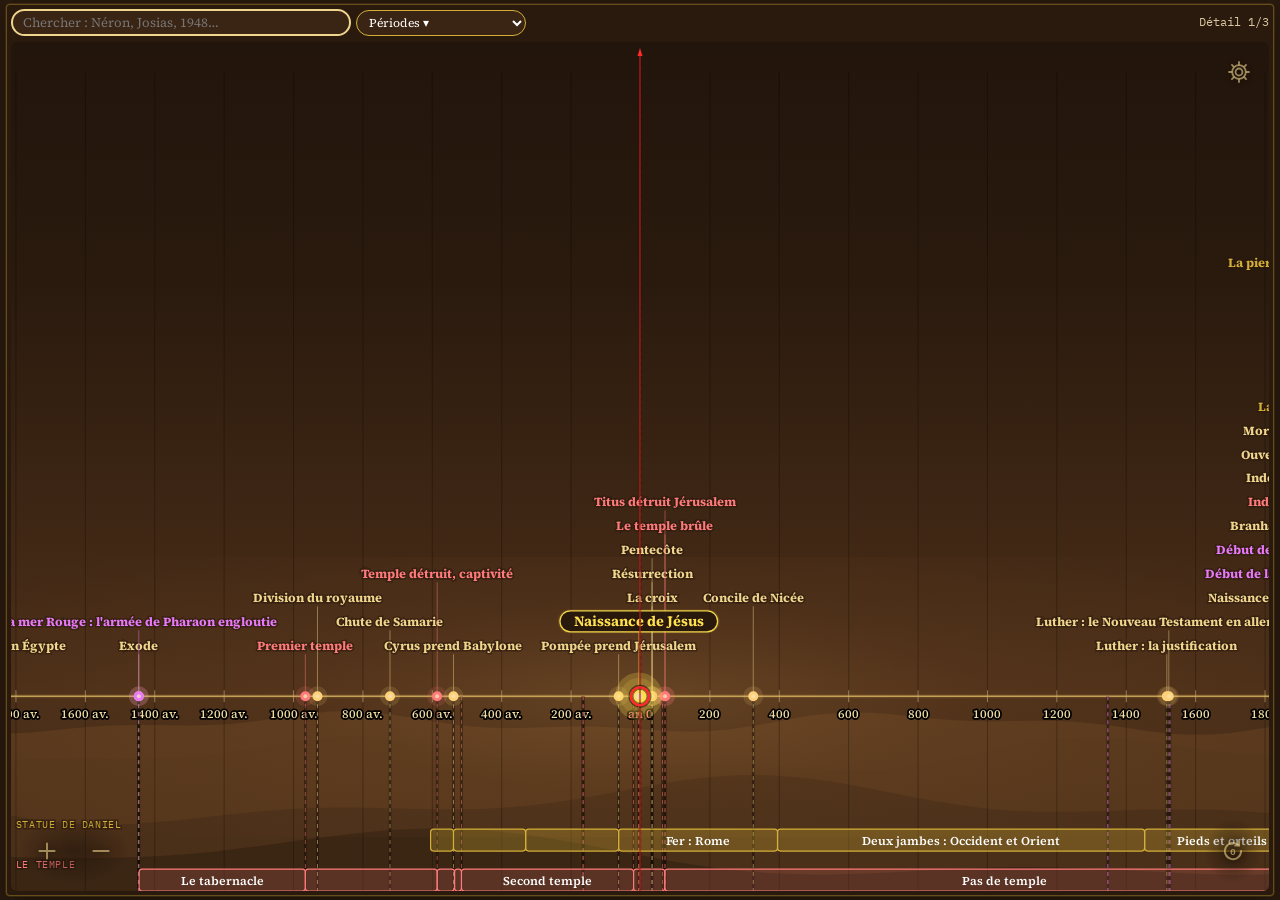
==== commit e9396d3e: "Add files via upload" ====
--- a/index.html
+++ b/index.html
@@ -1,5 +1,12 @@
-<!doctype html><html><head><meta charset=utf8><meta name=viewport content="width=device-width,initial-scale=1,viewport-fit=cover"><style>:root{color-scheme:light;box-sizing:border-box;padding-top:env(safe-area-inset-top,0px);padding-bottom:env(safe-area-inset-bottom,0px)}html{scroll-padding-top:env(safe-area-inset-top,0px)}body{margin:0;padding:0;font:14px -apple-system,BlinkMacSystemFont,sans-serif;background:#fff;color:#000}img{max-width:100%}[hidden]:not([hidden=until-found i]){display:none!important}</style></head><body>
+<!doctype html><html lang="fr"><head><meta charset=utf8><meta name=viewport content="width=device-width,initial-scale=1,viewport-fit=cover"><style>:root{color-scheme:light;box-sizing:border-box;padding-top:env(safe-area-inset-top,0px);padding-bottom:env(safe-area-inset-bottom,0px)}html{scroll-padding-top:env(safe-area-inset-top,0px)}body{margin:0;padding:0;font:14px -apple-system,BlinkMacSystemFont,sans-serif;background:#fff;color:#000}img{max-width:100%}[hidden]:not([hidden=until-found i]){display:none!important}</style></head><body>
 <title>Trésor des dates</title>
+<link rel="manifest" href="manifest.json">
+<meta name="theme-color" content="#2A1A0E">
+<link rel="icon" href="icon-192%20(1).png">
+<link rel="apple-touch-icon" href="icon-192%20(1).png">
+<meta name="apple-mobile-web-app-capable" content="yes">
+<meta name="mobile-web-app-capable" content="yes">
+<meta name="apple-mobile-web-app-title" content="Trésor des dates">
 <meta name="claude:viewport-fit-sides" content="cover">
 <link rel="preconnect" href="https://fonts.googleapis.com">
 <link rel="preconnect" href="https://fonts.gstatic.com" crossorigin>
@@ -126,6 +133,34 @@
 body.turned #detail { position: absolute; right: 14px; bottom: 14px; width: min(46%, 380px); max-height: 48%; overflow: auto; z-index: 5; padding: 10px 12px; box-shadow: 0 6px 22px rgba(0,0,0,.28); }
 body.turned #detail:not(.has) { display: none; }
 body.turned #d-close { display: block; }
+.fs-btn { position: absolute; top: 8px; right: 56px; z-index: 4; width: 44px; height: 44px; padding: 0; display: grid; place-items: center; background: transparent; border: 0; color: rgba(240,213,140,.8); opacity: .75; -webkit-tap-highlight-color: transparent; }
+.fs-btn:hover { box-shadow: none; } .fs-btn:active { opacity: 1; }
+.fs-btn svg { width: 24px; height: 24px; fill: none; stroke: currentColor; stroke-width: 1.8; stroke-linecap: round; stroke-linejoin: round; filter: drop-shadow(0 1px 3px rgba(0,0,0,.7)); }
+.fs-btn .fs-out { display: none; } body.fs .fs-btn .fs-in { display: none; } body.fs .fs-btn .fs-out { display: inline; }
+/* Plein écran : la ligne occupe tout l'écran, presque sans cadre */
+body.turned #stage { padding: 4px 6px; }
+body.turned #stage > section:first-child { padding: 4px; border-radius: 4px; }
+body.fs #stage { padding: 0; }
+body.fs #stage > section:first-child { padding: 2px 4px; border: 0; border-radius: 0; box-shadow: none; }
+#accueil { position: absolute; inset: 0; z-index: 70; display: grid; place-items: center; padding: 12px; background: radial-gradient(ellipse at 50% 40%, rgba(58,36,20,.96), rgba(30,18,9,.98)); }
+#accueil[hidden] { display: none !important; }
+.ac-card { width: min(640px, 100%); max-height: 100%; overflow: auto; box-sizing: border-box; text-align: center; display: grid; gap: 8px; padding: 10px 14px; }
+.ac-card h2 { font-family: var(--hand); font-weight: 700; font-size: clamp(40px, 9vmin, 64px); line-height: 1; margin: 0; background: linear-gradient(180deg,#FFF1C4,#D4AF37 70%,#A9821E); -webkit-background-clip: text; background-clip: text; color: transparent; }
+.ac-by { font-family: var(--mono); font-size: 12px; letter-spacing: .1em; text-transform: uppercase; color: var(--muted); }
+.ac-card p { margin: 0; font-size: 15px; line-height: 1.5; color: var(--fg); text-align: left; }
+.ac-card .ac-hint { font-size: 13px; color: var(--muted); }
+.ac-go { justify-self: center; margin-top: 4px; background: var(--gold) !important; color: #2A1A0E !important; border-color: var(--gold) !important; font-weight: 600; font-size: 16px; padding: 9px 22px; }
+.ac-copy { font-family: var(--mono); font-size: 11px; color: var(--muted); }
+.ac-open { position: absolute; top: 8px; right: 104px; z-index: 4; width: 44px; height: 44px; padding: 0; display: grid; place-items: center; background: transparent; border: 0; color: rgba(240,213,140,.8); opacity: .75; font: italic 600 22px var(--body); text-shadow: 0 1px 4px rgba(0,0,0,.7); -webkit-tap-highlight-color: transparent; }
+.ac-open:hover { box-shadow: none; } .ac-open:active { opacity: 1; }
+#params { position: absolute; inset: 0; z-index: 65; display: grid; place-items: center; background: rgba(20,12,6,.6); -webkit-backdrop-filter: blur(3px); backdrop-filter: blur(3px); padding: 10px; }
+#params[hidden] { display: none !important; }
+.pm-list { display: grid; gap: 8px; }
+.pm-list button { display: flex; align-items: center; gap: 12px; width: 100%; text-align: left; border-radius: 10px; padding: 10px 12px; font-size: 16px; background: rgba(0,0,0,.2); }
+.pm-list svg { width: 24px; height: 24px; flex: 0 0 24px; fill: none; stroke: var(--gold); stroke-width: 1.8; stroke-linecap: round; stroke-linejoin: round; }
+.pm-list small { display: block; font-size: 12px; color: var(--muted); }
+.fs-out { display: none; } body.fs .fs-in { display: none; } body.fs .fs-out { display: inline; }
+#accueil .ac-x { position: absolute; top: 8px; right: 8px; width: 36px; height: 36px; padding: 0; }
 </style>
 
 <div class="wrap">
@@ -142,7 +177,7 @@
       <select id="go" aria-label="Aller à une période"><option value="">Périodes ▾</option><option value="-4250,-2050">Création → Abraham</option><option value="-2200,-1350">Patriarches, Exode</option><option value="-1460,-1040">De l'Exode à Saül</option><option value="-1080,-570">Les rois</option><option value="-640,-20">Babylone → Rome</option><option value="-370,-130">Alexandre et ses généraux</option><option value="-1500,100">La Bible écrite</option><option value="40,100">Le Nouveau Testament écrit</option><option value="-2150,2030">Les maîtres de Jérusalem</option><option value="-3300,2030">Civilisations du monde</option><option value="980,1900">Grandes découvertes</option><option value="1740,2030">Grandes inventions</option><option value="-200,1560">Papier et imprimerie</option><option value="1085,1300">Les croisades</option><option value="-70,140">Les Césars</option><option value="0,620">Empereurs et papes</option><option value="-40,140">Jésus, apôtres</option><option value="27,35">La vie de Jésus</option><option value="32,69">Les voyages de Paul</option><option value="300,620">De Nicée à 606</option><option value="100,2030">L'Église</option><option value="1300,1970">Réforme et réveils</option><option value="-480,60">70 semaines de Daniel</option><option value="1890,2115">L'avenir annoncé</option></select>
       <span class="lvl" id="lvl"></span>
     </div>
-    <div id="svgbox"><svg id="bgline" aria-hidden="true"></svg><svg id="line" role="img" aria-label="Ligne du temps qu'on peut zoomer, de la Création à aujourd'hui"></svg><svg id="needle" aria-hidden="true"></svg><button class="av-open" id="av-open" aria-label="Donner votre avis"><svg viewBox="0 0 24 24" aria-hidden="true"><path d="M4.5 5.5h15v10h-8l-4.5 3.5v-3.5h-2.5z"/><path d="M8.5 9.5h7M8.5 12.2h4.5"/></svg></button><div class="zfloat zright"><button class="z" id="zero" aria-label="Revenir à l'an 0"><svg viewBox="0 0 24 24" aria-hidden="true"><path d="M19.5 12a7.5 7.5 0 1 1-2.2-5.3"/><path d="M17.6 3.2v3.7h-3.7"/><text x="12" y="15.4" text-anchor="middle" font-size="9" font-weight="700" fill="currentColor" stroke="none" font-family="var(--mono)">0</text></svg></button></div><div class="zfloat"><button class="z" id="zin" aria-label="Zoomer"><svg viewBox="0 0 24 24" aria-hidden="true"><path d="M12 5v14M5 12h14"/></svg></button><button class="z" id="zout" aria-label="Dézoomer"><svg viewBox="0 0 24 24" aria-hidden="true"><path d="M5 12h14"/></svg></button></div></div>
+    <div id="svgbox"><svg id="bgline" aria-hidden="true"></svg><svg id="line" role="img" aria-label="Ligne du temps qu'on peut zoomer, de la Création à aujourd'hui"></svg><svg id="needle" aria-hidden="true"></svg><button class="av-open" id="set-open" aria-label="Paramètres"><svg viewBox="0 0 24 24" aria-hidden="true"><circle cx="12" cy="12" r="3.2"/><path d="M12 2.8v2.4M12 18.8v2.4M2.8 12h2.4M18.8 12h2.4M5.5 5.5l1.7 1.7M16.8 16.8l1.7 1.7M5.5 18.5l1.7-1.7M16.8 7.2l1.7-1.7"/><circle cx="12" cy="12" r="6.3"/></svg></button><div class="zfloat zright"><button class="z" id="zero" aria-label="Revenir à l'an 0"><svg viewBox="0 0 24 24" aria-hidden="true"><path d="M19.5 12a7.5 7.5 0 1 1-2.2-5.3"/><path d="M17.6 3.2v3.7h-3.7"/><text x="12" y="15.4" text-anchor="middle" font-size="9" font-weight="700" fill="currentColor" stroke="none" font-family="var(--mono)">0</text></svg></button></div><div class="zfloat"><button class="z" id="zin" aria-label="Zoomer"><svg viewBox="0 0 24 24" aria-hidden="true"><path d="M12 5v14M5 12h14"/></svg></button><button class="z" id="zout" aria-label="Dézoomer"><svg viewBox="0 0 24 24" aria-hidden="true"><path d="M5 12h14"/></svg></button></div></div>
     <div class="hint">Le cercle rouge reste au milieu : faites glisser la ligne dessous ; + et − zooment sur lui · Faites glisser pour avancer · pincez, ou utilisez + et −, pour zoomer · en vue en largeur, glissez aussi de côté pour voir les autres bandes</div>
   </section>
 
@@ -153,6 +188,29 @@
     <p id="d-n"></p>
     <p class="was" id="d-x" hidden></p>
   </section>
+  <div id="params" hidden role="dialog" aria-modal="true" aria-labelledby="pm-t">
+    <div class="av-card">
+      <button class="av-x" id="pm-close" aria-label="Fermer">×</button>
+      <h2 id="pm-t">Paramètres</h2>
+      <div class="pm-list">
+        <button id="ac-open"><svg viewBox="0 0 24 24" aria-hidden="true"><circle cx="12" cy="12" r="9"/><path d="M12 11v6M12 7.5v.5"/></svg><span>Présentation<small>Le titre, l'auteur et l'explication des couleurs</small></span></button>
+        <button id="fs"><svg viewBox="0 0 24 24" aria-hidden="true"><path class="fs-in" d="M4 9V4h5M15 4h5v5M20 15v5h-5M9 20H4v-5"/><path class="fs-out" d="M9 4v5H4M20 9h-5V4M15 20v-5h5M4 15h5v5"/></svg><span id="fs-l">Plein écran<small>Cacher les barres du téléphone</small></span></button>
+        <button id="av-open"><svg viewBox="0 0 24 24" aria-hidden="true"><path d="M4.5 5.5h15v10h-8l-4.5 3.5v-3.5h-2.5z"/><path d="M8.5 9.5h7M8.5 12.2h4.5"/></svg><span>Donner votre avis<small>Une erreur, une date à ajouter, une idée</small></span></button>
+      </div>
+      <div class="ac-copy" style="text-align:center">© 2026 Michel Tshiepela — Tous droits réservés</div>
+    </div>
+  </div>
+  <div id="accueil" hidden role="dialog" aria-modal="true" aria-labelledby="ac-t">
+    <button class="ac-x" id="ac-x" aria-label="Fermer">×</button>
+    <div class="ac-card">
+      <div class="ac-by">Michel Tshiepela</div>
+      <h2 id="ac-t">Trésor des dates</h2>
+      <p>Une seule ligne, de la Création à aujourd'hui. Zoomez pour faire apparaître les détails : d'abord les grands tournants, puis les rois, les prophètes, Alexandre à Jérusalem, la reconstruction du temple… Touchez un nom pour lire sa fiche. Le temple, sa construction et sa destruction, est en rouge. Les grands fléaux de l'humanité sont en violet. Le grand point rouge marque l'indépendance d'Israël en 1948. Zoomez fort pour voir la référence biblique ou historique de chaque événement ; au bout de la ligne, la zone dorée montre ce qui est annoncé.</p>
+      <p class="ac-hint">Faites glisser la ligne sous le cercle rouge · + et − pour zoomer · ⚙ Paramètres pour le plein écran, votre avis et cette présentation.</p>
+      <button class="ac-go" id="ac-go">Ouvrir la ligne du temps</button>
+      <div class="ac-copy">© 2026 Michel Tshiepela — Tous droits réservés</div>
+    </div>
+  </div>
   <div id="avis" hidden role="dialog" aria-modal="true" aria-labelledby="av-t">
     <div class="av-card">
       <button class="av-x" id="av-close" aria-label="Fermer">×</button>
@@ -1394,4 +1452,40 @@
 
 
 
+<script>
+// Paramètres : présentation, plein écran et avis réunis dans un seul menu.
+(function () {
+  const pm = document.getElementById("params"), ac = document.getElementById("accueil");
+  const closePm = () => { pm.hidden = true; };
+  document.getElementById("set-open").onclick = () => { pm.hidden = false; };
+  document.getElementById("pm-close").onclick = closePm;
+  pm.addEventListener("pointerdown", ev => { if (ev.target === pm) closePm(); });
+  document.getElementById("ac-open").onclick = () => { closePm(); ac.hidden = false; };
+  document.getElementById("ac-go").onclick = () => { ac.hidden = true; };
+  document.getElementById("ac-x").onclick = () => { ac.hidden = true; };
+  document.getElementById("av-open").addEventListener("click", closePm);
+  document.getElementById("fs").addEventListener("click", closePm);
+})();
+</script>
+<script>
+// Plein écran : cache la barre du téléphone et la barre de navigation.
+(function () {
+  const d = document, el = d.documentElement, b = d.getElementById("fs");
+  const req = el.requestFullscreen || el.webkitRequestFullscreen;
+  if (!req) { b.hidden = true; return; } // iPhone : non disponible dans le navigateur
+  const isFs = () => !!(d.fullscreenElement || d.webkitFullscreenElement);
+  const sync = () => { if (!isFs()) unlockH(); d.body.classList.toggle("fs", isFs()); document.getElementById("fs-l").firstChild.nodeValue = isFs() ? "Quitter le plein écran" : "Plein écran"; };
+  // En plein écran, le téléphone se met vraiment à l'horizontale (comme YouTube) : le clavier s'ouvre alors dans le bon sens.
+  const lockH = () => { try { const o = screen.orientation; if (o && o.lock) o.lock("landscape").catch(() => {}); } catch (e) {} };
+  const unlockH = () => { try { const o = screen.orientation; if (o && o.unlock) o.unlock(); } catch (e) {} };
+  const enter = () => { try { const r = req.call(el, { navigationUI: "hide" }); if (r && r.then) r.then(lockH, () => {}); else setTimeout(lockH, 300); } catch (e) {} };
+  const exit = () => { try { (d.exitFullscreen || d.webkitExitFullscreen).call(d); } catch (e) {} };
+  b.onclick = () => isFs() ? exit() : enter();
+  d.addEventListener("fullscreenchange", sync); d.addEventListener("webkitfullscreenchange", sync);
+  // Dès le premier toucher, l'application passe en plein écran.
+  const first = ev => { if (!b.contains(ev.target) && !isFs()) enter(); };
+  d.addEventListener("pointerup", first, { once: true });
+})();
+</script>
+<script>if ("serviceWorker" in navigator) { navigator.serviceWorker.register("sw.js"); }</script>
 </body></html>
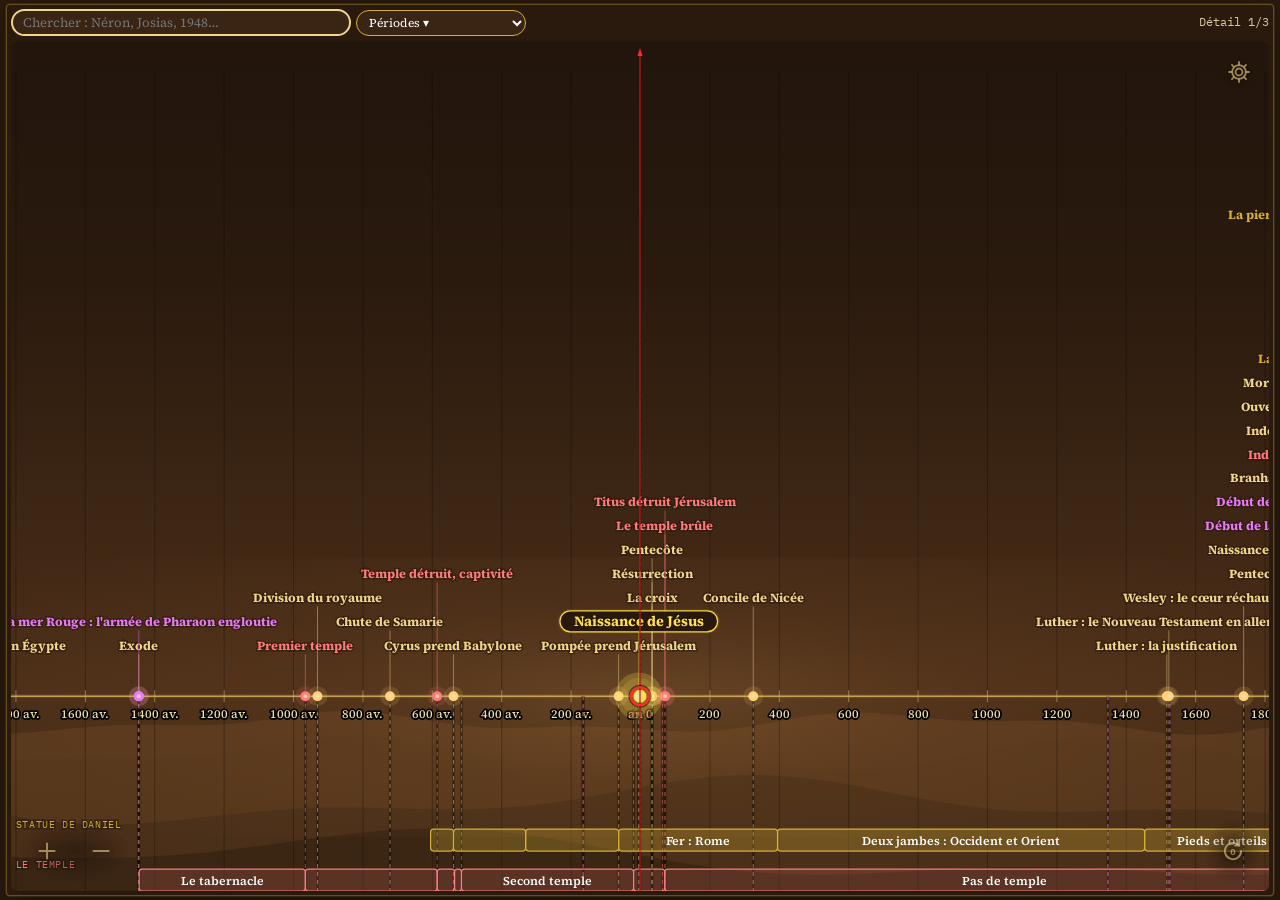
==== commit 07c40cb2: "Rename index.html to index.html" ====
--- a/index.html
+++ b/index.html
@@ -16,7 +16,7 @@
 :root {
   --bg: #2A1A0E; --paper: #3A2414; --grid: rgba(212,175,55,.035); --ink: #F0D58C; --fg: #FFFFFF; --muted: #DCC6A2; --rule: rgba(212,175,55,.35);
   --red: #FF7A7A; --red-soft: #3A1D22; --gold: #D4AF37; --corr: #FFA657; --plague: #E879F9;
-  --c-isr: #7FA2FF; --c-jud: #B39CFF; --c-pro: #E0B14E; --c-ass: #D19A82; --c-bab: #F0C24A; --c-per: #A9B8C6; --c-gre: #E0A867; --c-rom: #B4BBC6; --c-mac: #6FCFB7; color-scheme: dark;
+  --c-isr: #7FA2FF; --c-jud: #B39CFF; --c-pro: #E0B14E; --c-ass: #D19A82; --c-bab: #F0C24A; --c-per: #A9B8C6; --c-gre: #E0A867; --c-rom: #B4BBC6; --c-mac: #6FCFB7; --c-prophete: #A6F04A; color-scheme: dark;
   --hand: "Caveat", "Segoe Print", cursive;
   --body: "Source Serif 4", Georgia, "Times New Roman", serif;
   --mono: "IBM Plex Mono", ui-monospace, "Courier New", monospace;
@@ -449,7 +449,7 @@
  [-1530, "Un nouveau roi opprime Israël", 2, "Exode 1:8-22", "Un pharaon qui n'a pas connu Joseph réduit Israël en esclavage et fait tuer les garçons hébreux. Peu avant la naissance de Moïse. Date approximative.", ""],
  [-1445.7, "Le veau d'or", 2, "Exode 32 ; 34", "Pendant que Moïse est sur la montagne, le peuple fait un veau d'or. Moïse brise les tables de la Loi ; Dieu les donne de nouveau.", ""],
  [-1216, "Débora et Barak", 2, "Juges 4-5", "Débora, prophétesse et juge ; victoire sur Sisera, chef de l'armée de Jabin. Dates des juges approximatives.", ""],
- [-1169, "Gédéon et les 300", 2, "Juges 6-8", "Avec 300 hommes, des cruches et des trompettes, Gédéon délivre Israël de Madian.", ""],
+ [-1169, "Gédéon et les 300", 2, "Juges 6-8", "Avec 300 hommes, des cruches et des trompettes, Gédéon délivre Israël de Madian. Après qu'il a renversé l'autel de Baal, son père Joas l'appelle Jerubbaal, « que Baal plaide contre lui » (Juges 6:32).", ""],
  [-1075, "Samson", 2, "Juges 13-16", "Nazaréen dès sa naissance, il juge Israël 20 ans contre les Philistins.", ""],
  [-860, "Élie au mont Carmel", 2, "1 Rois 18", "Sous Achab et Jézabel, le feu descend du ciel sur l'autel d'Élie ; les prophètes de Baal sont confondus. Date approximative.", ""],
  [-622, "Josias retrouve le livre de la Loi", 2, "2 Rois 22-23", "La 18e année de Josias : le livre est retrouvé dans le temple. Grande réforme et grande Pâque.", ""],
@@ -479,8 +479,32 @@
  [1870.33, "Naissance de William Seymour", 2, "2 mai 1870, Louisiane", "Fils d'anciens esclaves, à Centerville. Il meurt le 28 septembre 1922 à Los Angeles."],
  [1877.05, "Naissance de F. F. Bosworth", 2, "17 janvier 1877, Nebraska", "Né à Utica. Il meurt le 23 janvier 1958."],
  [1901, "Topeka : parler en langues", 2, "Actes 2:4", "École biblique de Charles Parham."],
- [1738, "Wesley : la sanctification", 2, "Hébreux 12:14 ; Journal de Wesley", ""],
- [1906, "Pentecôte, Azusa Street", 2, "Joël 2:28", "William Seymour, Los Angeles, 1906-1909.", ""],
+ [1738.39, "Wesley : le cœur réchauffé (Aldersgate)", 1, "Journal de Wesley, 24 mai 1738 ; Hébreux 12:14", "À Londres, rue Aldersgate, pendant la lecture de la préface de Luther à l'épître aux Romains, Wesley sent son cœur « étrangement réchauffé ». Il reçoit l'assurance du salut. De là sortira le message de la sanctification, seconde œuvre de grâce, et le méthodisme."],
+ [1906.29, "Pentecôte, Azusa Street", 1, "Joël 2:28 ; Actes 2:4", "Mi-avril 1906, le réveil quitte Bonnie Brae Street pour une vieille église méthodiste au 312, Azusa Street, Los Angeles. Seymour y conduit les réunions de 1906 à 1909 : Noirs, Blancs, Mexicains et Asiatiques prient ensemble, et des missionnaires partent dans le monde entier. Les deux lignes se rejoignent ici : la sanctification venue de Wesley et le baptême du Saint-Esprit enseigné par Parham.", ""],
+ [1530.47, "Confession d'Augsbourg", 2, "Augsbourg, 25 juin 1530 ; Romains 3:28", "Rédigée par Mélanchthon, le bras droit de Luther, et lue devant l'empereur Charles Quint. Elle met par écrit la justification par la foi seule."],
+ [1547, "Les Homélies de Cranmer", 3, "Livre des Homélies, 1547", "L'archevêque Thomas Cranmer écrit les sermons officiels de l'Église d'Angleterre sur le salut par la foi. En 1738, Wesley les relit et les fait réimprimer."],
+ [1610, "Les Remontrants (Arminius)", 3, "Remontrance de 1610 ; synode de Dordrecht (1618-1619)", "Les disciples d'Arminius enseignent que la grâce est offerte à tous. Le synode de Dordrecht les condamne, mais leur doctrine passera à Wesley."],
+ [1675, "Spener : « Pia Desideria »", 2, "Pia Desideria, Francfort, 1675", "Quand l'Église luthérienne devient froide, Spener appelle à une foi vivante, à la lecture de la Bible en petits groupes et à la sainteté. C'est le début du piétisme."],
+ [1678, "Bunyan : « Le Voyage du pèlerin »", 3, "Le Voyage du pèlerin, Londres, 1678", "Écrit en prison par le prédicateur puritain John Bunyan : le chemin du chrétien, de la croix jusqu'à la cité céleste. Le livre le plus lu après la Bible pendant deux siècles."],
+ [1695, "Francke à Halle", 3, "Halle, 1695", "August Hermann Francke, disciple de Spener, ouvre son orphelinat et ses écoles. Halle forme des pasteurs et des missionnaires ; Zinzendorf y étudie."],
+ [1728, "William Law : « Un sérieux appel »", 3, "Un sérieux appel à une vie dévote et sainte, 1728", "Ce livre pousse le jeune Wesley à chercher la sainteté, avant qu'il ne connaisse la foi qui sauve."],
+ [1736.1, "« Connaissez-vous Jésus-Christ ? »", 3, "Journal de Wesley, février 1736, Savannah", "En Géorgie, le Morave Spangenberg demande à Wesley s'il a le témoignage de l'Esprit et s'il connaît Jésus-Christ. Wesley répond sans assurance."],
+ [1738.1, "Peter Böhler rencontre Wesley", 3, "Journal de Wesley, 7 février 1738, Londres", "Ce jeune Morave enseigne à Wesley qu'on est sauvé par la foi seule, en un instant. Il lui dit : prêche la foi jusqu'à ce que tu l'aies."],
+ [1738.38, "Charles Wesley trouve la paix", 3, "Journal de Charles Wesley, 21 mai 1738 ; Galates 2:20", "En lisant le commentaire de Luther sur les Galates, Charles Wesley trouve la paix avec Dieu, trois jours avant son frère John."],
+ [1739.25, "Wesley prêche en plein air", 2, "Journal de Wesley, 2 avril 1739", "À Bristol, à la suite de Whitefield, Wesley prêche pour la première fois dehors, aux mineurs. Il parcourra ensuite l'Angleterre à cheval pendant plus de 50 ans."],
+ [1766.8, "Première classe méthodiste à New York", 3, "Philip Embury et Barbara Heck, 1766", "Des immigrés irlandais, simples laïcs, commencent les réunions méthodistes en Amérique, avant l'arrivée des envoyés de Wesley. Au Maryland, Robert Strawbridge fait de même."],
+ [1771.82, "Francis Asbury arrive en Amérique", 2, "Journal d'Asbury, 27 octobre 1771", "Envoyé par Wesley, il débarque à Philadelphie à 26 ans. Il reste pendant la guerre d'Indépendance et organise les prédicateurs de circuit qui portent le méthodisme jusqu'aux frontières. C'est lui qui porte vraiment le message de Wesley aux États-Unis."],
+ [1784.98, "Conférence de Noël à Baltimore", 2, "Baltimore, 24 décembre 1784", "Envoyé par Wesley, Thomas Coke organise avec Asbury l'Église méthodiste épiscopale, la première grande Église méthodiste d'Amérique."],
+ [1837.56, "Phoebe Palmer et la sainteté", 2, "26 juillet 1837 ; « La voie de la sainteté » (1843)", "À New York, elle reçoit la sanctification et la prêche dans les « réunions du mardi ». Elle remet la doctrine de Wesley au centre : c'est d'elle que sort le mouvement de la sainteté."],
+ [1839, "Oberlin : Finney et Mahan", 3, "Asa Mahan, La doctrine biblique de la perfection chrétienne (1839)", "À l'école d'Oberlin (Ohio), Charles Finney et Asa Mahan enseignent une sanctification proche de celle de Wesley, en dehors de l'Église méthodiste."],
+ [1867.54, "Les réunions de camp de la sainteté", 2, "Vineland, New Jersey, juillet 1867", "John Inskip et d'autres méthodistes fondent l'Association nationale des réunions de camp pour la sainteté. Le mouvement de la sainteté devient national."],
+ [1881, "Daniel Warner : l'Église de Dieu", 3, "Église de Dieu (Anderson), 1881", "Warner fonde un mouvement de la sainteté appelé aussi les « Saints de la lumière du soir ». C'est dans ce groupe que Seymour sera sanctifié."],
+ [1895, "Conversion de Seymour", 3, "Indianapolis, vers 1895", "Seymour se convertit dans une Église méthodiste épiscopale. Il est ainsi un héritier direct de Wesley. Date approximative."],
+ [1900, "Seymour chez les Saints de la lumière du soir", 3, "Cincinnati, vers 1900", "Il y reçoit la sanctification. Il fréquente aussi le milieu de l'école biblique de Martin Wells Knapp. Date approximative."],
+ [1905.6, "Lucy Farrow fait connaître Parham à Seymour", 3, "Houston, été 1905", "Femme noire de la sainteté, elle travaille chez Parham au Kansas pendant l'été 1905 et reçoit le parler en langues. De retour à Houston, elle présente Seymour à l'enseignement de Parham."],
+ [1905.95, "Seymour à l'école de Parham", 2, "Houston, décembre 1905 - janvier 1906", "À cause de la ségrégation, il écoute les leçons assis dans le couloir. Il apprend que le baptême du Saint-Esprit, avec le parler en langues, suit la sanctification."],
+ [1906.14, "Seymour arrive à Los Angeles", 3, "22 février 1906", "Invité par Neely Terry dans une mission de la sainteté. Il y prêche Actes 2:4 ; la responsable ferme la porte de l'église devant lui. Il continue les réunions dans les maisons."],
+ [1906.27, "Bonnie Brae Street : le Saint-Esprit tombe", 2, "Los Angeles, 9 avril 1906 ; Actes 2:4", "Dans une maison de Bonnie Brae Street, plusieurs reçoivent le Saint-Esprit et parlent en langues ; Seymour le reçoit trois jours plus tard. La foule devient si grande qu'il faut chercher un autre lieu : Azusa Street."],
  [1909.26, "Naissance de William Branham", 1, "Malachie 4:5", "Né le 6 avril 1909 dans le Kentucky. L'Élie annoncé en Malachie 4:5."],
  [1918.07, "Naissance d'Oral Roberts", 2, "24 janvier 1918, Oklahoma", "Évangéliste de guérison pentecôtiste. Mort le 15 décembre 2009."],
  [1918.85, "Naissance de Billy Graham", 2, "7 novembre 1918, Caroline du Nord", "Évangéliste baptiste, grandes croisades dans le monde entier. Mort le 21 février 2018."],
@@ -599,7 +623,25 @@
  [2078, "Élie et Moïse, deux témoins", 2, "Apocalypse 11:3", "Prophétie, sans date, pendant la tribulation.", "", 1],
  [2082, "La marque de la bête", 2, "Apocalypse 13:16", "Prophétie, sans date, pendant la tribulation.", "", 1],
  [2092, "La terre purifiée par le feu", 1, "2 Pierre 3:10-12 ; Malachie 4:1", "Prophétie, sans date. L'Orient et l'Occident ne se mêleront jamais ; avec l'arme nucléaire, ils risquent un jour de détruire la terre. Selon ta lecture, c'est ce feu qui purifie la terre avant le royaume de Christ.", "", 1],
- [2104, "La pierre frappe les pieds : le royaume de Dieu", 1, "Daniel 2:34-35, 44-45 ; Psaume 118:22 ; Éphésiens 2:20", "Prophétie, sans date. Après la tribulation, la pierre détachée sans le secours d'aucune main frappe la statue à ses pieds : les dix orteils, le fer de l'Occident et l'argile de l'Orient qui ne se mêlent pas. Tout est brisé et emporté comme la balle de l'aire. La pierre, c'est Christ, la pierre angulaire, avec son Épouse : leur royaume devient une grande montagne et remplit toute la terre. C'est le royaume de Dieu qui gouverne le monde et qui ne sera jamais détruit (Daniel 2:44).", "", 1]
+ [2104, "La pierre frappe les pieds : le royaume de Dieu", 1, "Daniel 2:34-35, 44-45 ; Psaume 118:22 ; Éphésiens 2:20", "Prophétie, sans date. Après la tribulation, la pierre détachée sans le secours d'aucune main frappe la statue à ses pieds : les dix orteils, le fer de l'Occident et l'argile de l'Orient qui ne se mêlent pas. Tout est brisé et emporté comme la balle de l'aire. La pierre, c'est Christ, la pierre angulaire, avec son Épouse : leur royaume devient une grande montagne et remplit toute la terre. C'est le royaume de Dieu qui gouverne le monde et qui ne sera jamais détruit (Daniel 2:44).", "", 1],
+ [-627, "Appel de Jérémie", 2, "Jérémie 1:1-10", "La 13e année du roi Josias. « Avant que je t'aie formé dans le ventre de ta mère, je te connaissais. »", ""],
+ [-609, "Jojakim mis sur le trône par Pharaon Néco", 3, "2 Rois 23:34-37", "Néco dépose Joachaz et met Éliakim sur le trône sous le nom de Jojakim ; Juda paie tribut à l'Égypte.", ""],
+ [-605, "Jérémie annonce 70 ans de servitude", 3, "Jérémie 25:1, 11", "La 4e année de Jojakim : Juda et les nations serviront le roi de Babylone 70 ans.", ""],
+ [-604, "Jojakim brûle le rouleau de Jérémie", 3, "Jérémie 36", "Le roi coupe le rouleau dicté à Baruc et le jette au feu ; Jérémie le fait réécrire.", ""],
+ [-603, "Le songe de la statue", 2, "Daniel 2", "La 2e année de Nebucadnetsar : Daniel explique la statue d'or, d'argent, d'airain, de fer et d'argile, et la pierre qui la brise.", ""],
+ [-600, "Les trois Hébreux dans la fournaise", 2, "Daniel 3", "Schadrac, Méschac et Abed-Nego refusent d'adorer la statue d'or ; un quatrième homme marche avec eux dans le feu. La Bible ne donne pas l'année.", ""],
+ [-598, "Mort de Jojakim", 3, "2 Rois 24:6 ; Jérémie 22:18-19", "Jérémie avait annoncé qu'il serait enterré comme un âne.", ""],
+ [-593, "Appel d'Ézéchiel au fleuve Kebar", 2, "Ézéchiel 1:1-3", "La 5e année de la captivité du roi Jojakin : la vision de la gloire de Dieu et des quatre êtres vivants.", ""],
+ [-588, "Jérémie jeté dans la citerne", 3, "Jérémie 38", "Pendant le siège ; Ébed-Mélec l'Éthiopien le tire de la boue.", ""],
+ [-585, "Ézéchiel apprend la chute de Jérusalem", 3, "Ézéchiel 33:21", "La 12e année de la captivité, un rescapé arrive : « La ville est prise ! »", ""],
+ [-585, "Jérémie emmené de force en Égypte", 3, "Jérémie 42-44", "Après l'assassinat de Guedalia, le reste du peuple fuit en Égypte malgré l'avertissement de Dieu.", ""],
+ [-573, "Vision du nouveau temple", 3, "Ézéchiel 40-48", "La 25e année de la captivité : Ézéchiel voit un temple nouveau, d'où sort un fleuve d'eau vive (Ézéchiel 47).", ""],
+ [-570, "Nebucadnetsar devient fou", 3, "Daniel 4", "Sept temps parmi les bêtes, puis il reconnaît le Très-Haut. Date approximative, à la fin de son règne.", ""],
+ [-561, "Jojakin libéré de prison", 2, "2 Rois 25:27-30 ; Jérémie 52:31-34", "Évil-Merodac le fait manger à sa table. Date sûre : des tablettes babyloniennes mentionnent les rations de « Jojakin, roi de Juda ».", ""],
+ [-553, "Vision des quatre bêtes", 3, "Daniel 7", "La 1re année de Belschatsar : le lion, l'ours, le léopard et la bête aux dix cornes ; le Fils de l'homme reçoit le règne.", ""],
+ [-551, "Vision du bélier et du bouc", 3, "Daniel 8", "La 3e année de Belschatsar : la Perse et la Grèce, annoncées par leur nom (Daniel 8:20-21).", ""],
+ [-539, "Les 70 semaines révélées à Daniel", 2, "Daniel 9", "La 1re année de Darius : Daniel lit Jérémie, prie, et Gabriel lui annonce les 70 semaines jusqu'au Messie.", ""],
+ [-536, "Dernière vision de Daniel", 3, "Daniel 10-12", "La 3e année de Cyrus, au bord du Tigre : les rois du nord et du midi, et la fin des temps.", ""],
 ];
 // Bandes : [début, fin, nom, fiche]
 const LANES = [
@@ -651,6 +693,138 @@
    [-2387, -2148, "Rehu", "239 ans."], [-2355, -2125, "Serug", "230 ans."], [-2325, -2177, "Nachor", "148 ans."], [-2296, -2091, "Térach", "205 ans. Il meurt à Harân."],
    [-2166, -1991, "Abraham", "175 ans."], [-2080, -1943, "Ismaël", "137 ans."], [-2066, -1886, "Isaac", "180 ans."], [-2006, -1859, "Jacob (Israël)", "147 ans."],
    [-1916, -1806, "Joseph", "110 ans."], [-1850, -1700, "Job, au pays d'Uts (époque probable)", "La Bible ne donne pas de date, mais quatre indices le placent au temps des patriarches, avant Moïse. 1) Il offre lui-même les holocaustes pour sa famille (Job 1:5) : pas encore de Loi ni de prêtres lévites, et le livre ne parle jamais de l'Exode. 2) Il vit encore 140 ans après son épreuve (Job 42:16) : environ 200 ans, comme les patriarches. 3) Sa richesse se compte en troupeaux (Job 1:3), comme celle d'Abraham et de Jacob. 4) Son ami Eliphaz vient de Théman, petit-fils d'Ésaü (Genèse 36:11) : Job vit au moins deux générations après Ésaü, pendant qu'Israël est en Égypte. Uts est à l'est du Jourdain, près d'Édom (Lamentations 4:21). Personnage réel : Ézéchiel le nomme avec Noé et Daniel (Ézéchiel 14:14), et Jacques aussi (Jacques 5:11)."], [-1529, -1407, "Aaron", "123 ans (Nombres 33:39)."], [-1526, -1406, "Moïse", "120 ans (Deutéronome 34:7)."] ]},
+ { n: "Juges", c: "--c-mac", it: [
+   [-1374, -1334, "1 · Othniel", "Juges 3:7-11. Neveu de Caleb ; il délivre Israël de Cuschan-Rischeathaïm, roi de Mésopotamie. 40 ans de repos. Dates approximatives pour tous les juges."], [-1316, -1236, "2 · Éhud", "Juges 3:12-30. Le gaucher de Benjamin ; il tue Églon, roi de Moab. 80 ans de repos."], [-1236, -1235, "3 · Schamgar", "Juges 3:31. Il tue 600 Philistins avec un aiguillon à bœufs."],
+   [-1216, -1176, "4 · Débora et Barak", "Juges 4-5. Débora, prophétesse, juge Israël ; Barak conduit l'armée contre Sisera. 40 ans de repos."], [-1169, -1129, "5 · Gédéon (Jerubbaal)", "Juges 6-8. 300 hommes contre Madian. Son père lui donne le nom de Jerubbaal, « que Baal plaide contre lui » (Juges 6:32). 40 ans de repos."], [-1129, -1126, "6 · Abimélec", "Juges 9. Fils de Gédéon-Jerubbaal (Juges 9:1). Il tue ses frères et se fait roi à Sichem ; 3 ans. La Bible ne l'appelle pas juge."],
+   [-1126, -1103, "7 · Tola", "Juges 10:1-2. 23 ans."], [-1103, -1081, "8 · Jaïr", "Juges 10:3-5. 22 ans ; ses 30 fils montent 30 ânes."], [-1087, -1081, "9 · Jephté", "Juges 11-12. 6 ans ; victoire sur Ammon et son vœu."],
+   [-1081, -1074, "10 · Ibtsan", "Juges 12:8-10. De Bethléhem ; 7 ans. 30 fils et 30 filles."], [-1074, -1064, "11 · Élon", "Juges 12:11-12. De Zabulon ; 10 ans."], [-1064, -1056, "12 · Abdon", "Juges 12:13-15. D'Éphraïm ; 8 ans. 40 fils et 30 petits-fils sur 70 ânes."],
+   [-1075, -1055, "13 · Samson", "Juges 13-16. Nazaréen dès sa naissance ; 20 ans contre les Philistins."], [-1100, -1060, "14 · Éli, grand prêtre", "1 Samuel 1-4. Il juge Israël 40 ans (1 Samuel 4:18)."],
+   [-1060, -1050, "15 · Samuel", "1 Samuel 7:15-17. Le dernier grand juge : il juge Israël toute sa vie et oint Saül, premier roi (1 Samuel 10:1)."], [-1053, -1050, "16 · Joël et Abija", "1 Samuel 8:1-5. Fils de Samuel, juges à Beer-Schéba ; corrompus, ils poussent le peuple à demander un roi."] ]},
+ { n: "Rois d'Israël", c: "--c-isr", it: [
+   [-1050, -1010, "Saül", "Premier roi, oint par Samuel. Il désobéit et Dieu le rejette (1 Samuel 15)."],
+   [-1010, -970, "David", "Roi selon le cœur de Dieu. Prophètes : Samuel, Nathan, Gad. Dieu lui promet un trône éternel (2 Samuel 7)."],
+   [-970, -931, "Salomon", "Il bâtit le temple. Sa vieillesse se tourne vers les idoles ; le royaume sera divisé (1 Rois 11)."],
+   [-931, -910, "Jéroboam Ier", "Mauvais. Il fait deux veaux d'or à Béthel et Dan. Prophète : Achija (1 Rois 12-14)."],
+   [-910, -909, "Nadab", "Mauvais. Tué par Baescha."], [-909, -886, "Baescha", "Mauvais. Prophète : Jéhu, fils de Hanani (1 Rois 16)."], [-886, -885, "Éla", "Mauvais. Tué par Zimri."],
+   [-885, -885, "Zimri", "Règne 7 jours."], [-885, -874, "Omri", "Mauvais. Il fonde Samarie."],
+   [-874, -853, "Achab", "Le pire roi, avec Jézabel et Baal. Prophète : Élie au mont Carmel (1 Rois 18)."],
+   [-853, -852, "Achazia", "Mauvais. Élie lui annonce sa mort (2 Rois 1)."], [-852, -841, "Joram", "Mauvais. Prophète : Élisée (2 Rois 3-8)."],
+   [-841, -814, "Jéhu", "Il détruit la maison d'Achab et Baal, mais garde les veaux d'or. Oint sur ordre d'Élisée (2 Rois 9-10)."],
+   [-814, -798, "Joachaz", "Mauvais."], [-798, -782, "Joas", "Mauvais. Élisée meurt sous son règne (2 Rois 13)."],
+   [-782, -753, "Jéroboam II", "Mauvais mais prospère. Prophètes : Jonas, Amos, Osée."],
+   [-753, -753, "Zacharie", "6 mois."], [-752, -752, "Shallum", "1 mois."], [-752, -742, "Menahem", "Il paie tribut à l'Assyrie."], [-742, -740, "Pekachia", "Mauvais."],
+   [-740, -732, "Pékah", "Mauvais. Allié de la Syrie contre Juda (Ésaïe 7)."], [-732, -722, "Osée (roi)", "Dernier roi d'Israël. Samarie tombe en 722 (2 Rois 17)."] ]},
+ { n: "Rois de Juda", c: "--c-jud", it: [
+   [-931, -913, "Roboam", "Mauvais. Le royaume se divise sous lui. Prophète : Schemaeja."], [-913, -911, "Abijam", "Mauvais."],
+   [-911, -870, "Asa", "Bon. Il ôte les idoles. Prophète : Azaria (2 Chroniques 15)."], [-870, -848, "Josaphat", "Bon. Il enseigne la Loi au peuple. Prophète : Jahaziel."],
+   [-848, -841, "Joram", "Mauvais. Marié à une fille d'Achab."], [-841, -841, "Achazia", "Mauvais. Tué par Jéhu."], [-841, -835, "Athalie", "Reine mauvaise, fille d'Achab. Elle tue la famille royale ; Joas est caché."],
+   [-835, -796, "Joas", "Bon tant que vit le prêtre Jehojada. Il répare le temple."], [-796, -767, "Amatsia", "Bon, mais pas de tout son cœur."],
+   [-767, -740, "Ozias", "Bon et puissant ; frappé de lèpre par orgueil. L'année de sa mort, Ésaïe voit le Seigneur (Ésaïe 6)."], [-740, -732, "Jotham", "Bon. Prophètes : Ésaïe, Michée."],
+   [-732, -716, "Achaz", "Mauvais. Signe d'Emmanuel donné par Ésaïe (Ésaïe 7:14)."], [-716, -687, "Ézéchias", "Très bon. Réforme, Pâque, délivrance contre Sennachérib. Prophète : Ésaïe."],
+   [-687, -643, "Manassé", "Le pire de Juda, puis repentant (2 Chroniques 33)."], [-643, -641, "Amon", "Mauvais."],
+   [-641, -609, "Josias", "Très bon. Le livre de la Loi est retrouvé (622). Prophètes : Jérémie, Sophonie, la prophétesse Hulda."],
+   [-609, -609, "Joachaz", "3 mois, emmené en Égypte."], [-609, -598, "Jojakim", "Mauvais. Il brûle le rouleau de Jérémie (Jérémie 36)."],
+   [-598, -597, "Jojakin", "3 mois, déporté à Babylone avec Ézéchiel."], [-597, -586, "Sédécias", "Dernier roi de Juda. Il refuse d'écouter Jérémie ; Jérusalem tombe."] ]},
+ { n: "Prophètes", c: "--c-prophete", it: [
+   [-1070, -1012, "Samuel"], [-870, -850, "Élie"], [-850, -795, "Élisée"], [-835, -825, "Joël", "Date discutée ; on le place souvent au temps du roi Joas."], [-1000, -970, "Nathan", "Il reprend David (2 Samuel 12)."], [-785, -775, "Jonas"], [-760, -750, "Amos"], [-755, -725, "Osée"], [-740, -690, "Ésaïe"], [-735, -700, "Michée", "Il annonce Bethléhem (Michée 5:1)."], [-663, -612, "Nahum", "Il annonce la chute de Ninive (612)."], [-640, -621, "Sophonie", "Au temps de Josias."], [-609, -598, "Habacuc", "« Le juste vivra par la foi » (Habacuc 2:4)."], [-586, -583, "Abdias", "Contre Édom, après la chute de Jérusalem."],
+   [-627, -586, "Jérémie"], [-605, -536, "Daniel"], [-593, -571, "Ézéchiel"], [-520, -518, "Aggée, Zacharie"], [-440, -430, "Malachie"],
+   [-5, 30, "Jean-Baptiste"], [30, 95, "Les apôtres"] ]},
+ { n: "Personnages de la Bible", c: "--corr", it: [
+[-4174, -4044, "Ève", "La mère de tous les vivants, tirée du côté d'Adam (Genèse 2:21-23 ; 3:20). La Bible ne donne pas l'âge de sa mort."],
+   [-4100, -4046, "Caïn et Abel", "Caïn tue son frère Abel, peu avant la naissance de Seth (Genèse 4:1-25 ; Hébreux 11:4). Dates approximatives."],
+   [-2450, -2350, "Nimrod", "« Vaillant chasseur devant l'Éternel » ; il fonde Babel et Ninive (Genèse 10:8-12). Date approximative."],
+   [-2156, -2029, "Sara", "Épouse d'Abraham, dix ans plus jeune que lui ; mère d'Isaac à 90 ans ; morte à 127 ans (Genèse 17:17 ; 23:1)."],
+   [-2091, -2067, "Lot", "Neveu d'Abraham ; il s'installe à Sodome et en sort avant sa destruction ; sa femme devient une statue de sel (Genèse 13 ; 19 ; Luc 17:32)."],
+   [-2085, -2084, "Melchisédek", "Roi de Salem et prêtre du Dieu Très-Haut ; il bénit Abraham, qui lui donne la dîme (Genèse 14:18-20 ; Hébreux 7)."],
+   [-2081, -2066, "Agar", "Servante égyptienne de Sara, mère d'Ismaël ; « le Dieu qui me voit » (Genèse 16 ; 21:9-21 ; Galates 4:24)."],
+   [-2026, -1950, "Rebecca", "Épouse d'Isaac, trouvée près du puits à Nachor ; mère d'Ésaü et Jacob (Genèse 24 ; 25:20-26 ; 27)."],
+   [-2006, -1890, "Ésaü (Édom)", "Jumeau de Jacob ; il vend son droit d'aînesse pour un plat ; père des Édomites (Genèse 25:25-34 ; 36 ; Hébreux 12:16)."],
+   [-1929, -1909, "Laban", "Frère de Rebecca, à Harân ; Jacob le sert 20 ans pour Léa et Rachel (Genèse 29-31)."],
+   [-1929, -1900, "Rachel et Léa", "Épouses de Jacob. Rachel, mère de Joseph et Benjamin, meurt près de Bethléhem ; Léa, mère de Juda et Lévi (Genèse 29-30 ; 35:16-20)."],
+   [-1899, -1886, "Potiphar", "Officier de Pharaon ; il achète Joseph et le jette en prison à cause de sa femme (Genèse 39)."],
+   [-1890, -1880, "Juda et Tamar", "D'eux naît Pérets, ancêtre de David et de Jésus (Genèse 38 ; Matthieu 1:3)."],
+   [-1535, -1407, "Miriam", "Sœur de Moïse et d'Aaron, prophétesse ; elle chante après la mer Rouge ; morte à Kadès (Exode 2:4 ; 15:20-21 ; Nombres 12 ; 20:1)."],
+   [-1486, -1445, "Jéthro et Séphora", "Jéthro, prêtre de Madian, beau-père de Moïse, lui conseille d'établir des juges ; Séphora, épouse de Moïse (Exode 2:16-22 ; 18)."],
+   [-1500, -1390, "Josué", "Serviteur de Moïse ; il conduit Israël en Canaan ; mort à 110 ans (Nombres 13 ; Josué 1 ; 24:29)."],
+   [-1484, -1380, "Caleb", "Avec Josué, l'un des deux espions fidèles ; à 85 ans, il reçoit Hébron (Nombres 14:6-9 ; Josué 14:6-14)."],
+   [-1440, -1439, "Koré", "Il se révolte contre Moïse et Aaron ; la terre l'engloutit (Nombres 16 ; Jude 11). Date approximative, au désert."],
+   [-1407, -1406, "Balaam", "Prophète appelé pour maudire Israël ; il le bénit, et son ânesse parle (Nombres 22-24 ; 2 Pierre 2:15 ; Apocalypse 2:14)."],
+   [-1406, -1400, "Rahab", "Femme de Jéricho ; elle cache les espions ; ancêtre de David et de Jésus (Josué 2 ; 6:25 ; Hébreux 11:31 ; Matthieu 1:5)."],
+   [-1216, -1215, "Jaël", "Elle tue Sisera, chef de l'armée de Jabin (Juges 4:17-22 ; 5:24)."],
+   [-1110, -1090, "Ruth, Boaz et Naomi", "Ruth la Moabite suit Naomi à Bethléhem et épouse Boaz : arrière-grands-parents de David (Ruth 1-4 ; Matthieu 1:5)."],
+   [-1110, -1090, "Anne, mère de Samuel", "Stérile, elle prie au tabernacle de Silo ; Dieu lui donne Samuel (1 Samuel 1-2)."],
+   [-1060, -1055, "Dalila", "Elle livre Samson aux Philistins (Juges 16:4-21)."],
+   [-1050, -1010, "Jonathan", "Fils de Saül, ami de David ; tué avec son père à Guilboa (1 Samuel 18:1-4 ; 20 ; 31:2)."],
+   [-1025, -1024, "Goliath", "Géant philistin de Gath, tué par le jeune David (1 Samuel 17)."],
+   [-1015, -1000, "Abigaïl", "Sage épouse de Nabal ; elle apaise David, puis devient sa femme (1 Samuel 25)."],
+   [-1010, -970, "Joab", "Chef de l'armée de David ; tué sous Salomon (2 Samuel 2-20 ; 1 Rois 2:28-34)."],
+   [-1000, -960, "Bath-Schéba", "Épouse d'Urie ; le péché de David ; mère de Salomon (2 Samuel 11-12 ; 1 Rois 1 ; Matthieu 1:6)."],
+   [-985, -975, "Absalom", "Fils de David ; il se révolte et meurt pendu par les cheveux à un arbre (2 Samuel 13-18). Date approximative."],
+   [-980, -947, "Hiram, roi de Tyr", "Ami de David et de Salomon ; il fournit le cèdre du Liban pour le temple (2 Samuel 5:11 ; 1 Rois 5)."],
+   [-950, -945, "La reine de Saba", "Elle vient éprouver la sagesse de Salomon (1 Rois 10:1-13 ; Matthieu 12:42)."],
+   [-835, -815, "Jehojada, le prêtre", "Il cache le jeune Joas et renverse Athalie (2 Rois 11-12 ; 2 Chroniques 24:15-16)."],
+   [-622, -621, "Hulda, la prophétesse", "Consultée par Josias après la découverte du livre de la Loi (2 Rois 22:14-20)."],
+   [-605, -580, "Baruc", "Secrétaire de Jérémie ; il écrit ses prophéties sous sa dictée (Jérémie 36 ; 45)."],
+   [-605, -536, "Schadrac, Méschac et Abed-Nego", "Compagnons de Daniel, déportés à Babylone ; sauvés de la fournaise ardente (Daniel 1 ; 3)."],
+   [-587, -586, "Ébed-Mélec l'Éthiopien", "Eunuque du roi ; il tire Jérémie de la citerne, et Dieu lui promet la vie sauve (Jérémie 38:7-13 ; 39:15-18)."],
+   [-586, -585, "Guedalia", "Gouverneur de Juda après la chute de Jérusalem ; assassiné à Mitspa (2 Rois 25:22-25 ; Jérémie 40-41)."],
+   [-538, -515, "Zorobabel et Josué, grand prêtre", "Ils ramènent les exilés et rebâtissent le temple (Esdras 3-6 ; Aggée 1 ; Zacharie 4)."],
+   [-483, -473, "Esther et Mardochée", "Esther, reine de Perse sous Xerxès (Assuérus), sauve les Juifs du complot d'Haman ; fête de Pourim (Esther 1-10)."],
+   [-458, -440, "Esdras", "Prêtre et scribe ; il arrive à Jérusalem la 7e année d'Artaxerxès et enseigne la Loi (Esdras 7-10 ; Néhémie 8)."],
+   [-445, -432, "Néhémie", "Échanson d'Artaxerxès ; il rebâtit la muraille de Jérusalem en 52 jours (Néhémie 1-13 ; 6:15)."],
+   [-7, -5, "Zacharie et Élisabeth", "Parents de Jean-Baptiste ; l'ange Gabriel au temple (Luc 1)."],
+   [-6, 30, "Marie, mère de Jésus", "Vierge de Nazareth ; l'ange Gabriel lui annonce Jésus ; au pied de la croix, puis avec les disciples à la Pentecôte (Luc 1:26-38 ; Jean 19:25-27 ; Actes 1:14)."],
+   [-6, 8, "Joseph, le charpentier", "Fiancé de Marie, de la lignée de David ; il fuit en Égypte avec l'enfant (Matthieu 1-2 ; Luc 2:41-51)."],
+   [-5, -4, "Siméon et Anne", "Au temple, ils reconnaissent l'enfant Jésus comme le Messie (Luc 2:25-38)."],
+   [-5, -4, "Les mages", "Venus d'Orient, guidés par l'étoile, ils adorent l'enfant (Matthieu 2:1-12)."],
+   [18, 36, "Caïphe", "Souverain sacrificateur ; il préside le procès de Jésus (Matthieu 26:57-66 ; Jean 11:49-50). Dates connues par l'historien Josèphe."],
+   [29, 33, "Nicodème", "Pharisien qui vient de nuit ; « il faut naître de nouveau » ; il ensevelit Jésus (Jean 3 ; 19:39)."],
+   [29, 30, "La Samaritaine", "Au puits de Jacob, Jésus lui révèle qu'il est le Messie (Jean 4)."],
+   [29, 33, "Marie de Magdala", "Délivrée de sept démons ; la première à voir Jésus ressuscité (Luc 8:2 ; Jean 20:11-18)."],
+   [32, 33, "Lazare, Marthe et Marie", "À Béthanie ; Jésus ressuscite Lazare (Luc 10:38-42 ; Jean 11 ; 12:1-3)."],
+   [32, 33, "Zachée", "Chef des publicains de Jéricho ; il monte sur un sycomore pour voir Jésus (Luc 19:1-10)."],
+   [29, 33, "Judas Iscariot", "L'un des Douze ; il livre Jésus pour 30 pièces d'argent (Matthieu 26:14-16 ; 27:3-10 ; Actes 1:16-20)."],
+   [30, 50, "Gamaliel", "Docteur de la Loi, maître de Paul ; il conseille de laisser faire les apôtres (Actes 5:34-39 ; 22:3)."],
+   [33, 34, "Ananias et Saphira", "Ils mentent au Saint-Esprit et tombent morts (Actes 5:1-11)."],
+   [33, 34, "Étienne", "L'un des sept diacres, plein de foi ; premier martyr, lapidé sous les yeux de Saul (Actes 6-7)."],
+   [34, 58, "Philippe l'évangéliste", "L'un des sept ; il évangélise Samarie et baptise l'eunuque éthiopien ; Paul loge chez lui à Césarée (Actes 8 ; 21:8)."],
+   [34, 35, "L'eunuque éthiopien", "Ministre de Candace, reine d'Éthiopie ; il lit Ésaïe 53 et est baptisé : l'Évangile part vers l'Afrique (Actes 8:26-39)."],
+   [40, 41, "Corneille", "Centenier romain à Césarée ; le premier païen à recevoir le Saint-Esprit (Actes 10)."],
+   [34, 50, "Barnabas", "« Fils d'exhortation » ; il présente Paul aux apôtres et l'accompagne au 1er voyage (Actes 4:36 ; 9:27 ; 13-15)."],
+   [44, 67, "Jean-Marc", "Compagnon de Paul et Barnabas, puis de Pierre ; auteur de l'Évangile de Marc (Actes 12:12 ; 15:37-39 ; 2 Timothée 4:11)."],
+   [49, 67, "Silas et Timothée", "Compagnons de Paul ; Silas chante avec lui en prison à Philippes ; Timothée, son « enfant dans la foi » (Actes 16 ; 1 Timothée 1:2)."],
+   [49, 67, "Luc", "Médecin bien-aimé, compagnon de Paul ; auteur de l'Évangile de Luc et des Actes (Colossiens 4:14 ; 2 Timothée 4:11)."],
+   [50, 51, "Lydie", "Marchande de pourpre à Philippes ; la première convertie d'Europe (Actes 16:14-15)."],
+   [50, 57, "Priscille et Aquila", "Couple de faiseurs de tentes, compagnons de Paul à Corinthe et Éphèse (Actes 18 ; Romains 16:3-4)."],
+   [52, 57, "Apollos", "Juif d'Alexandrie, éloquent ; il enseigne à Éphèse et Corinthe (Actes 18:24-28 ; 1 Corinthiens 3:6)."],
+   [60, 62, "Onésime", "Esclave en fuite, converti auprès de Paul et renvoyé à Philémon comme un frère (Philémon)."],
+   [-874, -841, "Jézabel", "Fille d'Ethbaal, roi de Sidon, épouse d'Achab. Elle impose Baal, tue les prophètes de l'Éternel, menace Élie et fait tuer Naboth. Jetée par la fenêtre sur l'ordre de Jéhu, elle est mangée par les chiens, comme Élie l'avait annoncé (1 Rois 16:31 ; 18:4 ; 19:2 ; 21 ; 2 Rois 9:30-37). Nommée aussi dans la lettre à Thyatire (Apocalypse 2:20)."],
+   [-870, -869, "Hiel de Béthel", "Il rebâtit Jéricho et perd ses deux fils, comme Josué l'avait annoncé environ 500 ans plus tôt (1 Rois 16:34 ; Josué 6:26)."],
+   [-863, -860, "La veuve de Sarepta", "Pendant la sécheresse, elle nourrit Élie ; la farine et l'huile ne manquent pas, et Élie ressuscite son fils (1 Rois 17:8-24). Citée par Jésus (Luc 4:25-26)."],
+   [-862, -860, "Abdias, intendant d'Achab", "Il craint l'Éternel et cache 100 prophètes dans deux cavernes pour les sauver de Jézabel (1 Rois 18:3-16). Ce n'est pas le prophète Abdias."],
+   [-860, -842, "Ben-Hadad II, roi de Syrie", "Il assiège Samarie et est battu deux fois par Achab (1 Rois 20). Il meurt étouffé par Hazaël (2 Rois 8:15)."],
+   [-857, -856, "Naboth de Jizreel", "Il refuse de vendre la vigne de ses pères à Achab ; Jézabel le fait lapider sur de faux témoignages (1 Rois 21)."],
+   [-853, -852, "Michée, fils de Jimla", "Seul contre 400 prophètes, il annonce la mort d'Achab à Ramoth de Galaad (1 Rois 22)."],
+   [-850, -845, "La Sunamite", "Elle accueille Élisée dans une chambre haute ; il lui annonce un fils, puis le ressuscite (2 Rois 4:8-37 ; 8:1-6)."],
+   [-850, -845, "Naaman le Syrien", "Chef de l'armée du roi de Syrie, à Damas. Guéri de la lèpre en se plongeant sept fois dans le Jourdain, sur la parole d'Élisée, sans doute sous le roi Joram (2 Rois 5). Cité par Jésus à Nazareth (Luc 4:27)."],
+   [-850, -845, "Guéhazi", "Serviteur d'Élisée. Il réclame en secret les cadeaux de Naaman et reçoit sa lèpre (2 Rois 5:20-27). Plus tard, il raconte au roi les miracles d'Élisée (2 Rois 8:4-5)."],
+   [-842, -796, "Hazaël, roi de Syrie", "Élie reçoit l'ordre de l'oindre (1 Rois 19:15). Élisée pleure en lui annonçant le mal qu'il fera à Israël ; il tue Ben-Hadad et règne à Damas (2 Rois 8:7-15)."] ]},
+ { n: "Écriture de la Bible", c: "--c-mac", it: [
+   [-1446, -1406, "Genèse à Deutéronome (Moïse)", "Les cinq livres de la Loi, écrits par Moïse au désert (Exode 24:4 ; Deutéronome 31:9). Dates approximatives, selon la tradition et les spécialistes conservateurs ; d'autres historiens proposent des dates plus tardives."],
+   [-1850, -1700, "Livre de Job (date inconnue)", "Auteur inconnu ; la tradition juive l'attribue à Moïse (Talmud, Baba Bathra 14b). Le récit se passe au temps des patriarches : voir « Job » dans la bande des Patriarches."],
+   [-1400, -1370, "Josué"], [-1050, -1000, "Juges, Ruth", "Attribués à Samuel par la tradition juive."],
+   [-1010, -450, "Psaumes", "Surtout David, puis Asaph, les fils de Koré, Moïse (Psaume 90). Rassemblés jusqu'après l'exil."],
+   [-970, -931, "Proverbes, Ecclésiaste, Cantique", "Salomon. Une partie des Proverbes est recopiée sous Ézéchias (Proverbes 25:1)."],
+   [-930, -900, "1 et 2 Samuel"],
+   [-835, -830, "Joël", "Date discutée."], [-785, -760, "Jonas"], [-760, -750, "Amos"], [-755, -715, "Osée"], [-740, -680, "Ésaïe"], [-735, -700, "Michée"],
+   [-660, -630, "Nahum"], [-640, -621, "Sophonie"], [-627, -580, "Jérémie"], [-609, -598, "Habacuc"], [-605, -530, "Daniel"], [-593, -570, "Ézéchiel"],
+   [-586, -585, "Lamentations", "Après la chute de Jérusalem."], [-585, -584, "Abdias"], [-560, -540, "1 et 2 Rois", "Pendant l'exil."],
+   [-520, -519, "Aggée"], [-520, -480, "Zacharie"], [-470, -430, "Esther"], [-450, -430, "1 et 2 Chroniques, Esdras", "Attribués à Esdras par la tradition juive."],
+   [-432, -420, "Néhémie"], [-430, -420, "Malachie", "Le dernier livre de l'Ancien Testament."],
+   [45, 49, "Jacques"], [49, 50, "Galates"], [50, 51, "1 et 2 Thessaloniciens"], [50, 60, "Matthieu"], [55, 65, "Marc"], [55, 56, "1 et 2 Corinthiens"], [57, 58, "Romains"],
+   [60, 62, "Épîtres de prison", "Éphésiens, Philippiens, Colossiens, Philémon : Paul prisonnier à Rome."], [60, 62, "Luc, Actes", "Les Actes s'arrêtent avec Paul à Rome, vers 62."],
+   [62, 64, "1 Timothée, Tite, 1 Pierre"], [64, 68, "2 Timothée, 2 Pierre, Hébreux", "2 Timothée est la dernière lettre de Paul, avant sa mort."], [65, 80, "Jude"],
+   [85, 95, "Évangile de Jean, 1-3 Jean"], [95, 96, "Apocalypse", "Jean à Patmos, sous Domitien. Le dernier livre de la Bible."] ]},
  { n: "Mésopotamie", c: "--c-bab", it: [
    [-3300, -2900, "Uruk (Érec) : premières villes, écriture", "Genèse 10:10 cite Érec. Dates des historiens, plus anciennes que le déluge biblique : débat."],
    [-2900, -2334, "Cités de Sumer : Kish, Ur, Lagash", "Liste royale sumérienne. Gilgamesh et Enmerkar régnaient à Uruk dans cette période."],
@@ -766,56 +940,6 @@
    [1791, 1867, "Michael Faraday", "L'électricité et le magnétisme (1831) : base des moteurs et des centrales électriques. Chrétien fidèle toute sa vie."],
    [1822, 1895, "Louis Pasteur", "Les microbes ; le vaccin contre la rage (1885)."], [1834, 1907, "Dmitri Mendeleïev", "Le tableau périodique des éléments (1869)."],
    [1867, 1934, "Marie Curie", "La radioactivité ; deux prix Nobel (1903, 1911)."], [1879, 1955, "Albert Einstein", "La relativité (1905, 1915) : E = mc²."] ]},
- { n: "Juges", c: "--c-mac", it: [
-   [-1374, -1334, "Othniel", "Juges 3:7-11. Dates approximatives pour tous les juges."], [-1316, -1236, "Éhud", "Juges 3:12-30. 80 ans de repos."], [-1236, -1235, "Schamgar", "Juges 3:31."],
-   [-1216, -1176, "Débora et Barak", "Juges 4-5."], [-1169, -1129, "Gédéon", "Juges 6-8. 300 hommes contre Madian."], [-1129, -1126, "Abimélec", "Juges 9."],
-   [-1126, -1103, "Tola", "Juges 10:1-2."], [-1103, -1081, "Jaïr", "Juges 10:3-5."], [-1087, -1081, "Jephté", "Juges 11-12."], [-1081, -1056, "Ibtsan, Élon, Abdon", "Juges 12:8-15."],
-   [-1100, -1060, "Éli, grand prêtre", "1 Samuel 1-4. Il juge Israël 40 ans."], [-1075, -1055, "Samson", "Juges 13-16. 20 ans contre les Philistins."] ]},
- { n: "Rois d'Israël", c: "--c-isr", it: [
-   [-1050, -1010, "Saül", "Premier roi, oint par Samuel. Il désobéit et Dieu le rejette (1 Samuel 15)."],
-   [-1010, -970, "David", "Roi selon le cœur de Dieu. Prophètes : Samuel, Nathan, Gad. Dieu lui promet un trône éternel (2 Samuel 7)."],
-   [-970, -931, "Salomon", "Il bâtit le temple. Sa vieillesse se tourne vers les idoles ; le royaume sera divisé (1 Rois 11)."],
-   [-931, -910, "Jéroboam Ier", "Mauvais. Il fait deux veaux d'or à Béthel et Dan. Prophète : Achija (1 Rois 12-14)."],
-   [-910, -909, "Nadab", "Mauvais. Tué par Baescha."], [-909, -886, "Baescha", "Mauvais. Prophète : Jéhu, fils de Hanani (1 Rois 16)."], [-886, -885, "Éla", "Mauvais. Tué par Zimri."],
-   [-885, -885, "Zimri", "Règne 7 jours."], [-885, -874, "Omri", "Mauvais. Il fonde Samarie."],
-   [-874, -853, "Achab", "Le pire roi, avec Jézabel et Baal. Prophète : Élie au mont Carmel (1 Rois 18)."],
-   [-853, -852, "Achazia", "Mauvais. Élie lui annonce sa mort (2 Rois 1)."], [-852, -841, "Joram", "Mauvais. Prophète : Élisée (2 Rois 3-8)."],
-   [-841, -814, "Jéhu", "Il détruit la maison d'Achab et Baal, mais garde les veaux d'or. Oint sur ordre d'Élisée (2 Rois 9-10)."],
-   [-814, -798, "Joachaz", "Mauvais."], [-798, -782, "Joas", "Mauvais. Élisée meurt sous son règne (2 Rois 13)."],
-   [-782, -753, "Jéroboam II", "Mauvais mais prospère. Prophètes : Jonas, Amos, Osée."],
-   [-753, -753, "Zacharie", "6 mois."], [-752, -752, "Shallum", "1 mois."], [-752, -742, "Menahem", "Il paie tribut à l'Assyrie."], [-742, -740, "Pekachia", "Mauvais."],
-   [-740, -732, "Pékah", "Mauvais. Allié de la Syrie contre Juda (Ésaïe 7)."], [-732, -722, "Osée (roi)", "Dernier roi d'Israël. Samarie tombe en 722 (2 Rois 17)."] ]},
- { n: "Rois de Juda", c: "--c-jud", it: [
-   [-931, -913, "Roboam", "Mauvais. Le royaume se divise sous lui. Prophète : Schemaeja."], [-913, -911, "Abijam", "Mauvais."],
-   [-911, -870, "Asa", "Bon. Il ôte les idoles. Prophète : Azaria (2 Chroniques 15)."], [-870, -848, "Josaphat", "Bon. Il enseigne la Loi au peuple. Prophète : Jahaziel."],
-   [-848, -841, "Joram", "Mauvais. Marié à une fille d'Achab."], [-841, -841, "Achazia", "Mauvais. Tué par Jéhu."], [-841, -835, "Athalie", "Reine mauvaise, fille d'Achab. Elle tue la famille royale ; Joas est caché."],
-   [-835, -796, "Joas", "Bon tant que vit le prêtre Jehojada. Il répare le temple."], [-796, -767, "Amatsia", "Bon, mais pas de tout son cœur."],
-   [-767, -740, "Ozias", "Bon et puissant ; frappé de lèpre par orgueil. L'année de sa mort, Ésaïe voit le Seigneur (Ésaïe 6)."], [-740, -732, "Jotham", "Bon. Prophètes : Ésaïe, Michée."],
-   [-732, -716, "Achaz", "Mauvais. Signe d'Emmanuel donné par Ésaïe (Ésaïe 7:14)."], [-716, -687, "Ézéchias", "Très bon. Réforme, Pâque, délivrance contre Sennachérib. Prophète : Ésaïe."],
-   [-687, -643, "Manassé", "Le pire de Juda, puis repentant (2 Chroniques 33)."], [-643, -641, "Amon", "Mauvais."],
-   [-641, -609, "Josias", "Très bon. Le livre de la Loi est retrouvé (622). Prophètes : Jérémie, Sophonie, la prophétesse Hulda."],
-   [-609, -609, "Joachaz", "3 mois, emmené en Égypte."], [-609, -598, "Jojakim", "Mauvais. Il brûle le rouleau de Jérémie (Jérémie 36)."],
-   [-598, -597, "Jojakin", "3 mois, déporté à Babylone avec Ézéchiel."], [-597, -586, "Sédécias", "Dernier roi de Juda. Il refuse d'écouter Jérémie ; Jérusalem tombe."] ]},
- { n: "Prophètes", c: "--c-pro", it: [
-   [-1070, -1012, "Samuel"], [-870, -850, "Élie"], [-850, -795, "Élisée"], [-835, -825, "Joël", "Date discutée ; on le place souvent au temps du roi Joas."], [-1000, -970, "Nathan", "Il reprend David (2 Samuel 12)."], [-785, -775, "Jonas"], [-760, -750, "Amos"], [-755, -725, "Osée"], [-740, -690, "Ésaïe"], [-735, -700, "Michée", "Il annonce Bethléhem (Michée 5:1)."], [-663, -612, "Nahum", "Il annonce la chute de Ninive (612)."], [-640, -621, "Sophonie", "Au temps de Josias."], [-609, -598, "Habacuc", "« Le juste vivra par la foi » (Habacuc 2:4)."], [-586, -583, "Abdias", "Contre Édom, après la chute de Jérusalem."],
-   [-627, -586, "Jérémie"], [-605, -536, "Daniel"], [-593, -571, "Ézéchiel"], [-520, -518, "Aggée, Zacharie"], [-440, -430, "Malachie"],
-   [-5, 30, "Jean-Baptiste"], [30, 95, "Les apôtres"] ]},
- { n: "Écriture de la Bible", c: "--c-mac", it: [
-   [-1446, -1406, "Genèse à Deutéronome (Moïse)", "Les cinq livres de la Loi, écrits par Moïse au désert (Exode 24:4 ; Deutéronome 31:9). Dates approximatives, selon la tradition et les spécialistes conservateurs ; d'autres historiens proposent des dates plus tardives."],
-   [-1850, -1700, "Livre de Job (date inconnue)", "Auteur inconnu ; la tradition juive l'attribue à Moïse (Talmud, Baba Bathra 14b). Le récit se passe au temps des patriarches : voir « Job » dans la bande des Patriarches."],
-   [-1400, -1370, "Josué"], [-1050, -1000, "Juges, Ruth", "Attribués à Samuel par la tradition juive."],
-   [-1010, -450, "Psaumes", "Surtout David, puis Asaph, les fils de Koré, Moïse (Psaume 90). Rassemblés jusqu'après l'exil."],
-   [-970, -931, "Proverbes, Ecclésiaste, Cantique", "Salomon. Une partie des Proverbes est recopiée sous Ézéchias (Proverbes 25:1)."],
-   [-930, -900, "1 et 2 Samuel"],
-   [-835, -830, "Joël", "Date discutée."], [-785, -760, "Jonas"], [-760, -750, "Amos"], [-755, -715, "Osée"], [-740, -680, "Ésaïe"], [-735, -700, "Michée"],
-   [-660, -630, "Nahum"], [-640, -621, "Sophonie"], [-627, -580, "Jérémie"], [-609, -598, "Habacuc"], [-605, -530, "Daniel"], [-593, -570, "Ézéchiel"],
-   [-586, -585, "Lamentations", "Après la chute de Jérusalem."], [-585, -584, "Abdias"], [-560, -540, "1 et 2 Rois", "Pendant l'exil."],
-   [-520, -519, "Aggée"], [-520, -480, "Zacharie"], [-470, -430, "Esther"], [-450, -430, "1 et 2 Chroniques, Esdras", "Attribués à Esdras par la tradition juive."],
-   [-432, -420, "Néhémie"], [-430, -420, "Malachie", "Le dernier livre de l'Ancien Testament."],
-   [45, 49, "Jacques"], [49, 50, "Galates"], [50, 51, "1 et 2 Thessaloniciens"], [50, 60, "Matthieu"], [55, 65, "Marc"], [55, 56, "1 et 2 Corinthiens"], [57, 58, "Romains"],
-   [60, 62, "Épîtres de prison", "Éphésiens, Philippiens, Colossiens, Philémon : Paul prisonnier à Rome."], [60, 62, "Luc, Actes", "Les Actes s'arrêtent avec Paul à Rome, vers 62."],
-   [62, 64, "1 Timothée, Tite, 1 Pierre"], [64, 68, "2 Timothée, 2 Pierre, Hébreux", "2 Timothée est la dernière lettre de Paul, avant sa mort."], [65, 80, "Jude"],
-   [85, 95, "Évangile de Jean, 1-3 Jean"], [95, 96, "Apocalypse", "Jean à Patmos, sous Domitien. Le dernier livre de la Bible."] ]},
  { n: "Assyrie", c: "--c-ass", it: [
    [-745, -727, "Tiglath-Piléser III"], [-727, -722, "Salmanasar V"], [-722, -705, "Sargon II"], [-705, -681, "Sennachérib"], [-681, -669, "Assarhaddon"], [-669, -631, "Assurbanipal"], [-612, -612, "Chute de Ninive", "Ninive tombe en 612 (prophétie de Nahum)."] ]},
  { n: "Babylone", c: "--c-bab", it: [
@@ -936,9 +1060,25 @@
    [1494, 1536, "William Tyndale", "Traduit le Nouveau Testament en anglais ; étranglé et brûlé en 1536."],
    [1514, 1572, "John Knox", "Réforme en Écosse."],
    [1509, 1564, "Jean Calvin", "Réforme à Genève à partir de 1536. Réf. : Institution de la religion chrétienne."],
+   [1497, 1560, "Philippe Mélanchthon", "Bras droit de Luther à Wittenberg ; rédige la Confession d'Augsbourg (1530)."],
+   [1489, 1556, "Thomas Cranmer", "Archevêque de Cantorbéry ; les Homélies sur le salut par la foi (1547). Brûlé à Oxford en 1556."],
+   [1560, 1609, "Jacobus Arminius", "Pays-Bas, Leyde : la grâce offerte à tous. Wesley suit sa doctrine (Le Magazine arminien, 1778)."],
+   [1615, 1691, "Richard Baxter", "Pasteur puritain ; une foi personnelle et une vie sainte. Réf. : Le Repos éternel des saints (1650)."],
+   [1628, 1688, "John Bunyan", "Prédicateur puritain, emprisonné pour sa foi ; Le Voyage du pèlerin (1678)."],
+   [1635, 1705, "Philipp Jakob Spener", "Père du piétisme allemand ; Pia Desideria (1675). Parrain de Zinzendorf."],
+   [1663, 1727, "August Hermann Francke", "Disciple de Spener ; Halle forme pasteurs et missionnaires."],
+   [1686, 1761, "William Law", "Angleterre ; Un sérieux appel (1728) pousse le jeune Wesley vers la sainteté."],
+   [1704, 1792, "August Spangenberg", "Morave ; en Géorgie (1736), il demande à Wesley : « Connaissez-vous Jésus-Christ ? »"],
+   [1712, 1775, "Peter Böhler", "Morave ; à Londres (1738), il enseigne à Wesley le salut par la foi seule."],
    [1700, 1760, "Zinzendorf, les Moraves", "Herrnhut, réveil de 1727. Des Moraves conduisent Wesley à la foi."],
    [1703, 1791, "John Wesley", "Angleterre. Conversion le 24 mai 1738 ; la sanctification ; le méthodisme. Réf. : Journal de Wesley."],
    [1714, 1770, "George Whitefield", "Grand Réveil en Angleterre et en Amérique (1740)."],
+   [1745, 1816, "Francis Asbury", "Arrivé en Amérique en 1771, envoyé par Wesley. Il porte le méthodisme à cheval pendant 45 ans. Réf. : Journal d'Asbury."],
+   [1747, 1814, "Thomas Coke", "Envoyé par Wesley ; fonde avec Asbury l'Église méthodiste épiscopale à Baltimore (1784)."],
+   [1807, 1874, "Phoebe Palmer", "New York : ravive la sanctification avec les réunions du mardi. Mère du mouvement de la sainteté. Réf. : La voie de la sainteté (1843)."],
+   [1816, 1884, "John Inskip", "Méthodiste ; fonde en 1867 l'Association nationale des réunions de camp pour la sainteté."],
+   [1842, 1895, "Daniel Warner", "Fonde l'Église de Dieu (1881), les « Saints de la lumière du soir », où Seymour est sanctifié."],
+   [1851, 1911, "Lucy Farrow", "Femme noire de la sainteté. En 1905, elle fait connaître l'enseignement de Parham à Seymour, puis le rejoint à Azusa Street."],
    [1792, 1875, "Charles Finney", "Grands réveils aux États-Unis (1825-1835)."],
    [1834, 1892, "Charles Spurgeon", "Le « prince des prédicateurs », Londres."],
    [1847, 1907, "John Alexander Dowie", "Guérison divine ; fonde Zion City (1901). Bosworth et d'autres pionniers pentecôtistes y passent."],
@@ -1428,23 +1568,31 @@
 document.getElementById("zero").onclick = () => { cancelAnimationFrame(glide); vel = velY = 0; tgtK = null; markUntil = performance.now() + 2500; setTimeout(later, 2600); const oy0 = oy, t0 = performance.now(); (function f(t) { const p = Math.min(1, (t - t0) / 340); oy = oy0 * Math.pow(1 - p, 3); if (p < 1) requestAnimationFrame(f); })(t0); animateTo(0, homeK()); };
 const goSel = document.getElementById("go");
 goSel.onchange = () => { if (!goSel.value) return; const [a, z] = goSel.value.split(",").map(Number); mark = (a + z) / 2; animateTo((a + z) / 2, (W - 20) / (z - a)); goSel.blur(); };
+let writeMode = false;
 function layout() {
   // L'application est toujours horizontale : un téléphone tenu droit est tourné automatiquement.
   // Une seule vue : la ligne en largeur, sur tout l'écran. Si l'écran est tenu droit, on le tourne d'un quart de tour.
-  const rot = innerHeight > innerWidth;
+  // Pour écrire (avis, recherche), si le téléphone est tenu droit, on remet la page droite : le clavier et le texte sont alors dans le même sens.
+  const rot = !writeMode && innerHeight > innerWidth;
   document.body.classList.add("turned");
   document.body.classList.toggle("rot", rot);
   const st = document.getElementById("stage").style;
   if (rot) { st.width = innerHeight + "px"; st.height = innerWidth + "px"; st.transform = `translateX(${innerWidth}px) rotate(90deg)`; }
-  else { st.width = innerWidth + "px"; st.height = innerHeight + "px"; st.transform = ""; }
+  else { const vh = (writeMode && window.visualViewport) ? visualViewport.height : innerHeight; st.width = innerWidth + "px"; st.height = vh + "px"; st.transform = ""; }
   W = document.getElementById("svgbox").clientWidth || 360; HV = document.getElementById("svgbox").clientHeight || 300;
   render();
 }
 document.getElementById("d-close").onclick = () => document.getElementById("detail").classList.remove("has");
 // Quand le clavier s'ouvre, l'écran rapetisse : on ne retourne pas la ligne pour autant.
 const typingNow = () => { const a = document.activeElement; return !!a && /^(INPUT|TEXTAREA)$/.test(a.tagName); };
-addEventListener("resize", () => { if (typingNow()) return; const kw = k * W; layout(); k = kw / W; render(); });
-addEventListener("focusout", () => setTimeout(() => { if (!typingNow()) { const kw = k * W; layout(); k = kw / W; render(); } }, 400));
+const relayout = () => { const kw = k * W; layout(); k = kw / W; render(); };
+addEventListener("resize", () => { if (typingNow() && !writeMode) return; relayout(); });
+if (window.visualViewport) visualViewport.addEventListener("resize", () => { if (writeMode) relayout(); });
+// Avant d'écrire : on demande d'abord au téléphone de se mettre vraiment à l'horizontale, pour que le clavier suive.
+addEventListener("pointerdown", ev => { if (/^(INPUT|TEXTAREA)$/.test(ev.target.tagName) && document.body.classList.contains("rot") && window.forceHorizontal) window.forceHorizontal(); }, true);
+// Si le téléphone refuse de tourner, on redresse le formulaire : le clavier et le texte restent dans le même sens.
+addEventListener("focusin", ev => { if (!/^(INPUT|TEXTAREA)$/.test(ev.target.tagName)) return; const el = ev.target; setTimeout(() => { if (document.activeElement === el && document.body.classList.contains("rot") && innerHeight > innerWidth) { writeMode = true; relayout(); setTimeout(() => el.scrollIntoView({ block: "center" }), 300); } }, 700); });
+addEventListener("focusout", () => setTimeout(() => { if (!typingNow()) { writeMode = false; relayout(); } }, 400));
 W = document.getElementById("svgbox").clientWidth || 360; k = (W - 20) / (MAXY - MINY); c = (MINY + MAXY) / 2;
 // À l'ouverture, la ligne est un peu étirée : elle dépasse le tableau, et on la fait glisser depuis la Création.
 layout(); k = 1.8 * (W - 20) / (MAXY - MINY); c = 0; clamp(); render(); // l'aiguille s'ouvre sur l'an 0
@@ -1481,6 +1629,7 @@
   const enter = () => { try { const r = req.call(el, { navigationUI: "hide" }); if (r && r.then) r.then(lockH, () => {}); else setTimeout(lockH, 300); } catch (e) {} };
   const exit = () => { try { (d.exitFullscreen || d.webkitExitFullscreen).call(d); } catch (e) {} };
   b.onclick = () => isFs() ? exit() : enter();
+  window.forceHorizontal = () => { if (isFs()) lockH(); else enter(); };
   d.addEventListener("fullscreenchange", sync); d.addEventListener("webkitfullscreenchange", sync);
   // Dès le premier toucher, l'application passe en plein écran.
   const first = ev => { if (!b.contains(ev.target) && !isFs()) enter(); };
@@ -1488,4 +1637,4 @@
 })();
 </script>
 <script>if ("serviceWorker" in navigator) { navigator.serviceWorker.register("sw.js"); }</script>
-</body></html>+</body></html>
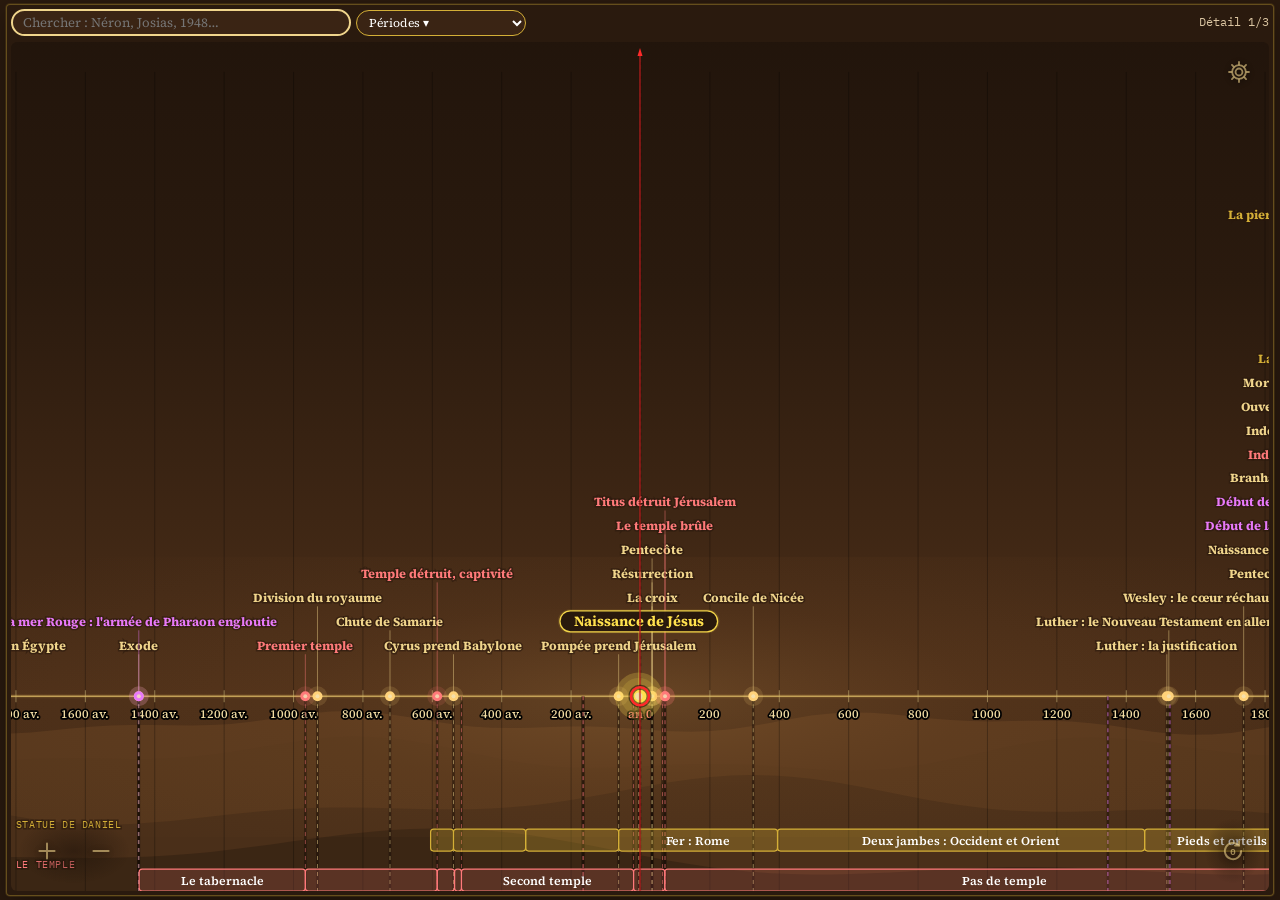
==== commit ee44dbd8: "Rename index.html to index.html" ====
--- a/index.html
+++ b/index.html
@@ -88,7 +88,7 @@
 .zfloat button.z:active { background: transparent; color: #FFF1C4; text-shadow: 0 0 12px rgba(212,175,55,.9); }
 .lvl { font-family: var(--mono); font-size: 12px; color: var(--muted); margin-left: auto; }
 #bgline { position: absolute; left: 0; top: 0; width: 100%; height: 6400px; pointer-events: none; will-change: transform; }
-#line { position: relative; width: 100%; height: 640px; display: block; touch-action: pan-y; cursor: grab; user-select: none; -webkit-user-select: none; }
+#line { position: relative; width: 100%; height: 640px; display: block; touch-action: none; cursor: grab; user-select: none; -webkit-user-select: none; }
 #line:active { cursor: grabbing; }
 #line text { font-family: var(--body); }
 .hint { font-family: var(--mono); font-size: 12px; color: var(--muted); margin-top: 6px; }
@@ -119,7 +119,8 @@
 #res .none { padding: 10px 12px; color: var(--muted); font-size: 14px; }
 body.turned #q { font-size: 13px; padding: 3px 10px; }
 /* Vue en largeur : la ligne est tournée d'un quart de tour pour occuper la longueur du téléphone */
-body.turned { overflow: hidden; }
+body.turned { overflow: hidden; overscroll-behavior: none; touch-action: none; }
+html:has(body.turned) { overflow: hidden; overscroll-behavior: none; }
 body.turned #stage { position: fixed; top: 0; left: 0; transform-origin: 0 0; background: var(--bg); z-index: 30; display: flex; flex-direction: column; padding: 8px 12px; box-sizing: border-box; }
 body.turned #stage > section:first-child { flex: 1; display: flex; flex-direction: column; min-height: 0; padding: 8px; }
 body.turned .tools { gap: 5px; margin-bottom: 6px; }
@@ -395,7 +396,7 @@
  [69.5, "Naissance de Polycarpe", 3, "Martyre de Polycarpe 9:3", "Vers 69 ou avant. À sa mort, il dit servir le Christ depuis 86 ans. Ce nombre peut compter son âge ou ses années de chrétien : s'il compte depuis son baptême, il est né un peu plus tôt. Date approximative."],
  [97, "Polycarpe, disciple de Jean", 2, "Irénée, Contre les hérésies 3.3.4 ; Eusèbe, Histoire ecclésiastique 5.20 ; Apocalypse 2:8-11", "Vers 95-100. Polycarpe écoute l'apôtre Jean en Asie ; Smyrne est tout près d'Éphèse. Selon Tertullien, Jean l'établit évêque de Smyrne, l'une des sept Églises de l'Apocalypse. Irénée, son disciple, l'a entendu raconter ce qu'il avait reçu de Jean. C'est le seul témoin direct : certains historiens pensent qu'il s'agit d'un autre Jean d'Éphèse, « Jean l'Ancien », cité par Papias (Eusèbe, Histoire ecclésiastique 3.39). Date approximative."],
  [155, "Polycarpe martyr", 2, "Martyre de Polycarpe", "En 155 ou 156, d'après le proconsul Statius Quadratus nommé dans le récit ; Eusèbe donne vers 167. À 86 ans, il refuse d'adorer l'empereur et est condamné au bûcher à Smyrne, sous Antonin. Selon le récit, le feu l'entoure sans le consumer, et il est achevé d'un coup de poignard.", ""],
- [177, "Martyrs de Lyon", 3, "Eusèbe, Histoire ecclésiastique 5", "Irénée devient ensuite évêque de Lyon."],
+ [177, "Martyrs de Lyon", 2, "Lettre des Églises de Lyon et Vienne (Eusèbe, Histoire ecclésiastique 5:1)", "Sous Marc Aurèle, la foule de Lyon se lève contre les chrétiens. Une lettre des Églises garde leurs noms : Pothin, Blandine, Sanctus, Maturus, Attale, Ponticus, Alexandre, Biblis et bien d'autres. Irénée devient ensuite évêque de Lyon."],
  [401, "Patrick enlevé par des pirates", 3, "Confession de Patrick 1", "Né vers 385 en Bretagne romaine (l'actuelle Grande-Bretagne), il est enlevé à 16 ans et vendu comme esclave en Irlande. Il garde les troupeaux et prie ; six ans plus tard, il s'enfuit."],
  [432, "Patrick part en Irlande", 2, "Confession de Patrick", "Il revient comme missionnaire chez ceux qui l'avaient tenu esclave et évangélise toute l'Irlande. Il meurt vers 461, le 17 mars selon la tradition."],
  [160, "Les catacombes de Rome", 3, "Cimetières souterrains chrétiens", "Les chrétiens y enterrent leurs morts et y prient près des martyrs. Les historiens pensent qu'ils servaient surtout de cimetières, et moins souvent de cachettes."],
@@ -426,12 +427,16 @@
  [1187.5, "Saladin à Hattin", 2, "Baha ad-Din, Vie de Saladin", "Saladin, sultan d'Égypte et de Syrie, écrase l'armée des croisés."],
  [1187.75, "Saladin reprend Jérusalem", 2, "Baha ad-Din, Vie de Saladin", ""],
  [1190, "Troisième croisade", 3, "Itinerarium Regis Ricardi", "Richard Cœur de Lion ne reprend pas Jérusalem."],
+ [1131, "Pierre de Bruys brûlé", 3, "Pierre le Vénérable, Contre les pétrobrusiens (vers 1140)", "Prêtre du sud de la France. Il voulait revenir à l'Écriture seule : pas de baptême pour les petits enfants qui ne peuvent pas croire, pas de messe, pas de culte des croix. Vers 1131, la foule le jette dans un feu de croix à Saint-Gilles. Date approximative. Cause : l'enseignement de la Bible."],
+ [1211.5, "Strasbourg : des Vaudois brûlés", 3, "Chroniques de Strasbourg, vers 1211-1212", "Environ 80 disciples de Pierre Valdo sont brûlés. Ils lisaient et prêchaient la Bible dans la langue du peuple, sans la permission des prêtres. Cause : l'enseignement de la Bible."],
+ [1300.54, "Gérard Segarelli brûlé", 3, "Parme, 18 juillet 1300 ; Matthieu 10:7-10", "Chef des « Frères apostoliques ». Il prêchait la vie des apôtres : la pauvreté et la repentance, selon l'Évangile. Cause : l'enseignement de la Bible."],
+ [1318.35, "Quatre franciscains brûlés à Marseille", 3, "Marseille, 7 mai 1318", "Franciscains « spirituels ». Ils enseignaient, selon l'Évangile, que Christ et les apôtres n'avaient rien possédé, et refusaient de se soumettre au pape Jean XXII sur ce point. Cause : l'enseignement de la Bible."],
  [1231, "L'Inquisition", 2, "Bulle Excommunicamus, 1231", "Tribunaux de l'Église contre ceux qu'elle appelle hérétiques ; Vaudois et Albigeois sont poursuivis."],
  [1291.4, "Fin des croisades : chute d'Acre", 3, "Mai 1291", "Dernière ville des croisés en Terre sainte."],
  [1309, "Les papes à Avignon", 2, "1309-1377", "Les papes quittent Rome et s'installent en France pendant près de 70 ans."],
- [1347, "La peste noire", 2, "Chroniques du XIVe siècle", "Un tiers environ de la population d'Europe meurt."],
+ [1347, "La peste noire", 2, "Chroniques du XIVe siècle", "Fin 1347, des navires génois apportent la peste en Sicile, puis à Marseille. De 1347 à 1351, elle tue environ un tiers de la population d'Europe. Beaucoup y voient un châtiment de Dieu."],
  [1378, "Grand schisme d'Occident", 2, "1378-1417", "Deux papes, puis trois, en même temps, qui s'excommunient les uns les autres."],
- [1415, "Jan Hus brûlé", 3, "Concile de Constance", ""],
+ [1415.51, "Jan Hus brûlé", 2, "Concile de Constance, 6 juillet 1415", "Brûlé vif à Constance pour son enseignement : la Bible au-dessus du pape, contre la vente des indulgences. Il était venu au concile avec un sauf-conduit de l'empereur, qui ne fut pas respecté. Cause : l'Évangile."],
  [1455, "Bible de Gutenberg", 2, "Première Bible imprimée", "Mayence, Allemagne."],
  [-150, "Premiers papiers en Chine", 3, "Papier de Fangmatan (Gansu)", "Sous la dynastie Han, des fragments de papier de chanvre existent déjà, plus de 200 ans avant Cai Lun. Mais on écrit encore surtout sur des lattes de bambou, lourdes, et sur la soie, très chère. Date des archéologues.", ""],
  [105, "Cai Lun : l'invention du papier", 2, "Livre des Han postérieurs (Hou Hanshu)", "En 105 apr. J.-C., Cai Lun, serviteur à la cour de l'empereur He, présente un papier fait d'écorce d'arbre, de chanvre, de vieux chiffons et de filets de pêche, écrasés dans l'eau puis séchés en feuilles. Léger et bon marché, il remplace peu à peu le bambou et la soie. C'est environ 10 ans après Jean à Patmos.", ""],
@@ -569,12 +574,32 @@
  [80.5, "Inauguration du Colisée", 2, "Suétone, Titus 7 ; Dion Cassius 66:25", "L'empereur Titus l'inaugure par 100 jours de jeux : combats de gladiateurs et milliers d'animaux sauvages tués. Il peut recevoir environ 50 000 spectateurs. Terminé sous Domitien."],
  [107, "Ignace d'Antioche livré aux lions à Rome", 2, "Ignace, Lettre aux Romains 4 ; Eusèbe 3:36", "Il écrit : « Je suis le froment de Dieu, moulu par la dent des bêtes. » La tradition place sa mort au Colisée. Beaucoup de chrétiens sont morts dans les arènes de l'Empire ; pour le Colisée lui-même, les sources anciennes sont peu nombreuses."],
  [165, "Justin martyr", 3, "Actes du martyre de Justin", "Philosophe devenu chrétien, il défend la foi devant l'empereur ; décapité à Rome avec six compagnons."],
+ [177.3, "Pothin meurt en prison", 3, "Eusèbe, Histoire ecclésiastique 5:1", "Évêque de Lyon, âgé de plus de 90 ans. Traîné devant le tribunal, battu par la foule, il meurt deux jours après en prison."],
+ [177.35, "Sanctus et Maturus livrés aux bêtes", 3, "Eusèbe, Histoire ecclésiastique 5:1", "Sanctus, diacre de Vienne, répond à toutes les questions : « Je suis chrétien. » Maturus est un nouveau converti. Tous deux meurent dans l'arène de Lyon."],
+ [177.38, "Biblis se relève", 3, "Eusèbe, Histoire ecclésiastique 5:1", "Elle avait d'abord renié sous la torture. Interrogée de nouveau, elle confesse Christ et meurt avec les martyrs."],
+ [177.42, "Attale et Alexandre", 3, "Eusèbe, Histoire ecclésiastique 5:1", "Attale, citoyen romain de Pergame, et Alexandre, médecin venu de Phrygie, sont mis à mort dans l'arène."],
+ [177.45, "Ponticus meurt avec Blandine", 3, "Eusèbe, Histoire ecclésiastique 5:1", "Un garçon de 15 ans. Chaque jour on les force à regarder les supplices ; encouragé par Blandine, il meurt fidèle, juste avant elle."],
  [177.4, "Blandine dans l'arène de Lyon", 3, "Lettre des Églises de Lyon et Vienne (Eusèbe 5:1)", "Jeune servante, livrée aux bêtes puis tuée ; elle répétait : « Je suis chrétienne. »"],
  [203.2, "Perpétue et Félicité à Carthage", 2, "Passion de Perpétue et Félicité", "Deux jeunes mères africaines livrées aux bêtes dans l'amphithéâtre de Carthage, le 7 mars 203. Perpétue a écrit elle-même le récit de sa prison."],
  [404, "Télémaque arrête les combats de gladiateurs", 2, "Théodoret, Histoire ecclésiastique 5:26", "Un moine d'Orient descend dans l'arène du Colisée pour séparer les gladiateurs ; la foule le lapide. Après sa mort, l'empereur Honorius interdit les combats de gladiateurs."],
  [1412.02, "Naissance de Jeanne d'Arc", 3, "Procès de réhabilitation (1456)", "Née vers le 6 janvier 1412 à Domrémy, en Lorraine, dans une famille de paysans."],
  [1429.35, "Jeanne d'Arc délivre Orléans", 3, "Procès de condamnation et de réhabilitation", "À 17 ans, elle dit agir sur l'ordre de voix venues de Dieu ; elle conduit l'armée française pendant la guerre de Cent Ans."],
- [1431.41, "Jeanne d'Arc brûlée à Rouen", 2, "Procès de condamnation de Jeanne d'Arc (1431)", "Le 30 mai 1431, à 19 ans, elle est condamnée comme hérétique par un tribunal d'Église et brûlée vive. Un second procès la déclare innocente en 1456."],
+ [1431.41, "Jeanne d'Arc brûlée à Rouen", 2, "Procès de condamnation de Jeanne d'Arc (1431)", "Le 30 mai 1431, à 19 ans, elle est condamnée comme hérétique par un tribunal d'Église et brûlée vive. On lui reproche ses « voix » et ses habits d'homme ; la vraie raison est politique : le tribunal sert les Anglais, ses ennemis, car elle avait fait couronner le roi de France. Un second procès la déclare innocente en 1456."],
+ [1348.6, "Les flagellants", 3, "Chroniques de 1348-1349 ; bulle de Clément VI (1349)", "Pendant la peste, des foules parcourent les villes en se fouettant le dos pour apaiser la colère de Dieu. Le pape les condamne en 1349."],
+ [1349.12, "Strasbourg : des Juifs brûlés", 2, "Chronique de Strasbourg, 14 février 1349", "Accusés d'avoir empoisonné les puits pendant la peste, des centaines de Juifs sont brûlés vifs. Massacres semblables à Mayence et ailleurs. Cause : la peur et la haine, pas l'enseignement."],
+ [1389.33, "Fra Michele da Calci brûlé", 3, "Florence, 30 avril 1389", "Moine franciscain des « Fraticelles ». Il enseignait que Christ et les apôtres n'avaient rien possédé, contre la richesse du pape. Cause : son enseignement."],
+ [1401.17, "William Sawtrey brûlé", 3, "Londres, mars 1401 ; loi De heretico comburendo (1401)", "Prêtre lollard, disciple de Wycliffe, premier brûlé en Angleterre sous la nouvelle loi contre les hérétiques. Il niait que le pain de la communion devienne réellement le corps du Christ. Cause : la foi biblique."],
+ [1410.2, "John Badby brûlé", 3, "Londres, Smithfield, 1410", "Simple tailleur lollard, brûlé dans un tonneau pour avoir nié que le pain devienne réellement le corps du Christ. Cause : la foi biblique."],
+ [1416.41, "Jérôme de Prague brûlé", 3, "Concile de Constance, 30 mai 1416", "Ami et compagnon de Jan Hus, brûlé au même endroit, un an après lui, pour le même enseignement. Cause : l'Évangile."],
+ [1417.95, "John Oldcastle exécuté", 3, "Londres, décembre 1417", "Chevalier, chef des lollards, pendu puis brûlé. Cause mêlée : sa foi et une révolte armée contre le roi (1414)."],
+ [1423, "William Taylor brûlé", 3, "Londres, Smithfield, 1423", "Prêtre lollard, disciple de Wycliffe. Cause : son enseignement."],
+ [1428.3, "Les os de Wycliffe brûlés", 2, "Ordre du concile de Constance (1415), exécuté en 1428", "Wycliffe était mort en paix en 1384. Quarante-quatre ans après, on déterre ses os, on les brûle et on jette les cendres dans la rivière Swift. Même mort, on brûle son enseignement."],
+ [1428.6, "William White brûlé", 3, "Norwich, 1428", "Prêtre lollard. Il prêchait la Bible en anglais au peuple. Cause : l'Évangile."],
+ [1428.8, "Procès de sorcellerie du Valais", 3, "Chronique de Johann Fründ, vers 1430", "En Suisse, des centaines de personnes sont brûlées comme sorcières, souvent après des aveux arrachés sous la torture. Cause : la superstition, pas l'Évangile."],
+ [1431.2, "Thomas Bagley brûlé", 3, "Londres, Smithfield, 1431", "Prêtre lollard, disciple de Wycliffe, brûlé la même année que Jeanne d'Arc. Il niait que le pain devienne réellement le corps du Christ. Cause : la foi biblique."],
+ [1433.5, "Paul Crawar brûlé", 3, "St Andrews (Écosse), 1433", "Médecin hussite venu de Bohême. Il prêchait l'enseignement de Hus : la coupe donnée aux fidèles à la communion, la Bible au-dessus du pape. Cause : l'Évangile."],
+ [1434.41, "Lipany : des Taborites brûlés", 3, "Bataille de Lipany, 30 mai 1434", "Après leur défaite, des centaines de prisonniers hussites taborites sont enfermés dans des granges et brûlés. Cause mêlée : leur foi et la guerre."],
+ [1440.46, "Richard Wyche brûlé", 3, "Londres, colline de la Tour, 17 juin 1440", "Prêtre lollard, ami des hussites. Il refuse de renier l'enseignement de Wycliffe. Le peuple le vénère comme un martyr. Cause : l'Évangile."],
  [1885.8, "Mort de l'évêque Hannington en Ouganda", 3, "Journal de James Hannington", "Le 29 octobre 1885, l'évêque anglican est tué sur l'ordre du roi Mwanga, avec ses porteurs."],
  [1886.42, "Les martyrs de l'Ouganda", 2, "Récits des missionnaires ; J. F. Faupel, African Holocaust", "Le 3 juin 1886, à Namugongo, une trentaine de jeunes chrétiens de la cour du roi Mwanga sont brûlés vifs parce qu'ils refusent de renier Christ. En tout, 45 martyrs (catholiques et anglicans) entre 1885 et 1887."],
  [-221, "Qin Shi Huang unifie la Chine", 2, "Sima Qian, Mémoires historiques", "Premier empereur de Chine."],
@@ -1027,7 +1052,7 @@
    [95, 96, "Domitien", "Jean exilé à Patmos. Des chrétiens refusent d'adorer l'empereur."],
    [112, 117, "Trajan", "Le gouverneur Pline exécute ceux qui refusent de sacrifier à l'empereur (Lettre de Pline, 112). Ignace d'Antioche est jeté aux lions à Rome."],
    [155, 155, "Polycarpe", "Brûlé à Smyrne."],
-   [177, 177, "Marc Aurèle : Lyon", "Les martyrs de Lyon, dont Blandine, livrés aux bêtes dans l'arène."],
+   [177, 177, "Marc Aurèle : Lyon", "Les martyrs de Lyon et Vienne : Pothin, Blandine, Sanctus, Maturus, Attale, Ponticus, Alexandre, Biblis. Réf. : Eusèbe, Histoire ecclésiastique 5:1."],
    [202, 211, "Septime Sévère", "En Afrique, à Carthage, Perpétue et Félicité sont livrées aux bêtes (203)."],
    [250, 251, "Dèce", "Tout le monde doit sacrifier à l'empereur et recevoir un certificat. Beaucoup de chrétiens se cachent."],
    [257, 260, "Valérien", "Cyprien, évêque de Carthage, est décapité (258)."],
@@ -1421,8 +1446,8 @@
 // Le glissement après un lancer suit le temps réel : même vitesse et même douceur, quel que soit le téléphone.
 function inertia(now) {
   const dt = glideT ? Math.min(48, now - glideT) : 16; glideT = now;
-  if (axis === "y") { if (Math.abs(velY) < 0.015) { glideT = 0; return; } oy -= velY * dt; velY *= Math.pow(0.93, dt / 16); }
-  else { if (Math.abs(vel) < 0.015) { glideT = 0; render(); return; } c -= vel * dt / k; vel *= Math.pow(0.95, dt / 16); clamp(); }
+  if (axis === "y") { if (Math.abs(velY) < 0.015) { glideT = 0; return; } oy -= velY * dt; velY *= Math.pow(0.88, dt / 16); }
+  else { if (Math.abs(vel) < 0.015) { glideT = 0; render(); return; } c -= vel * dt / k; vel *= Math.pow(0.91, dt / 16); clamp(); }
   if (axis === "y") scrollY(); else frame();
   glide = requestAnimationFrame(inertia);
 }
@@ -1586,7 +1611,9 @@
 // Quand le clavier s'ouvre, l'écran rapetisse : on ne retourne pas la ligne pour autant.
 const typingNow = () => { const a = document.activeElement; return !!a && /^(INPUT|TEXTAREA)$/.test(a.tagName); };
 const relayout = () => { const kw = k * W; layout(); k = kw / W; render(); };
-addEventListener("resize", () => { if (typingNow() && !writeMode) return; relayout(); });
+// La barre du navigateur qui apparaît ou disparaît change un peu la taille de l'écran : on l'ignore, pour que la ligne reste fixe.
+let lastSize = { w: innerWidth, h: innerHeight };
+addEventListener("resize", () => { if (typingNow() && !writeMode) return; const w = innerWidth, h = innerHeight; const sameTurn = (w > h) === (lastSize.w > lastSize.h); if (!writeMode && sameTurn && w === lastSize.w && Math.abs(h - lastSize.h) < 160) return; lastSize = { w, h }; relayout(); });
 if (window.visualViewport) visualViewport.addEventListener("resize", () => { if (writeMode) relayout(); });
 // Avant d'écrire : on demande d'abord au téléphone de se mettre vraiment à l'horizontale, pour que le clavier suive.
 addEventListener("pointerdown", ev => { if (/^(INPUT|TEXTAREA)$/.test(ev.target.tagName) && document.body.classList.contains("rot") && window.forceHorizontal) window.forceHorizontal(); }, true);
